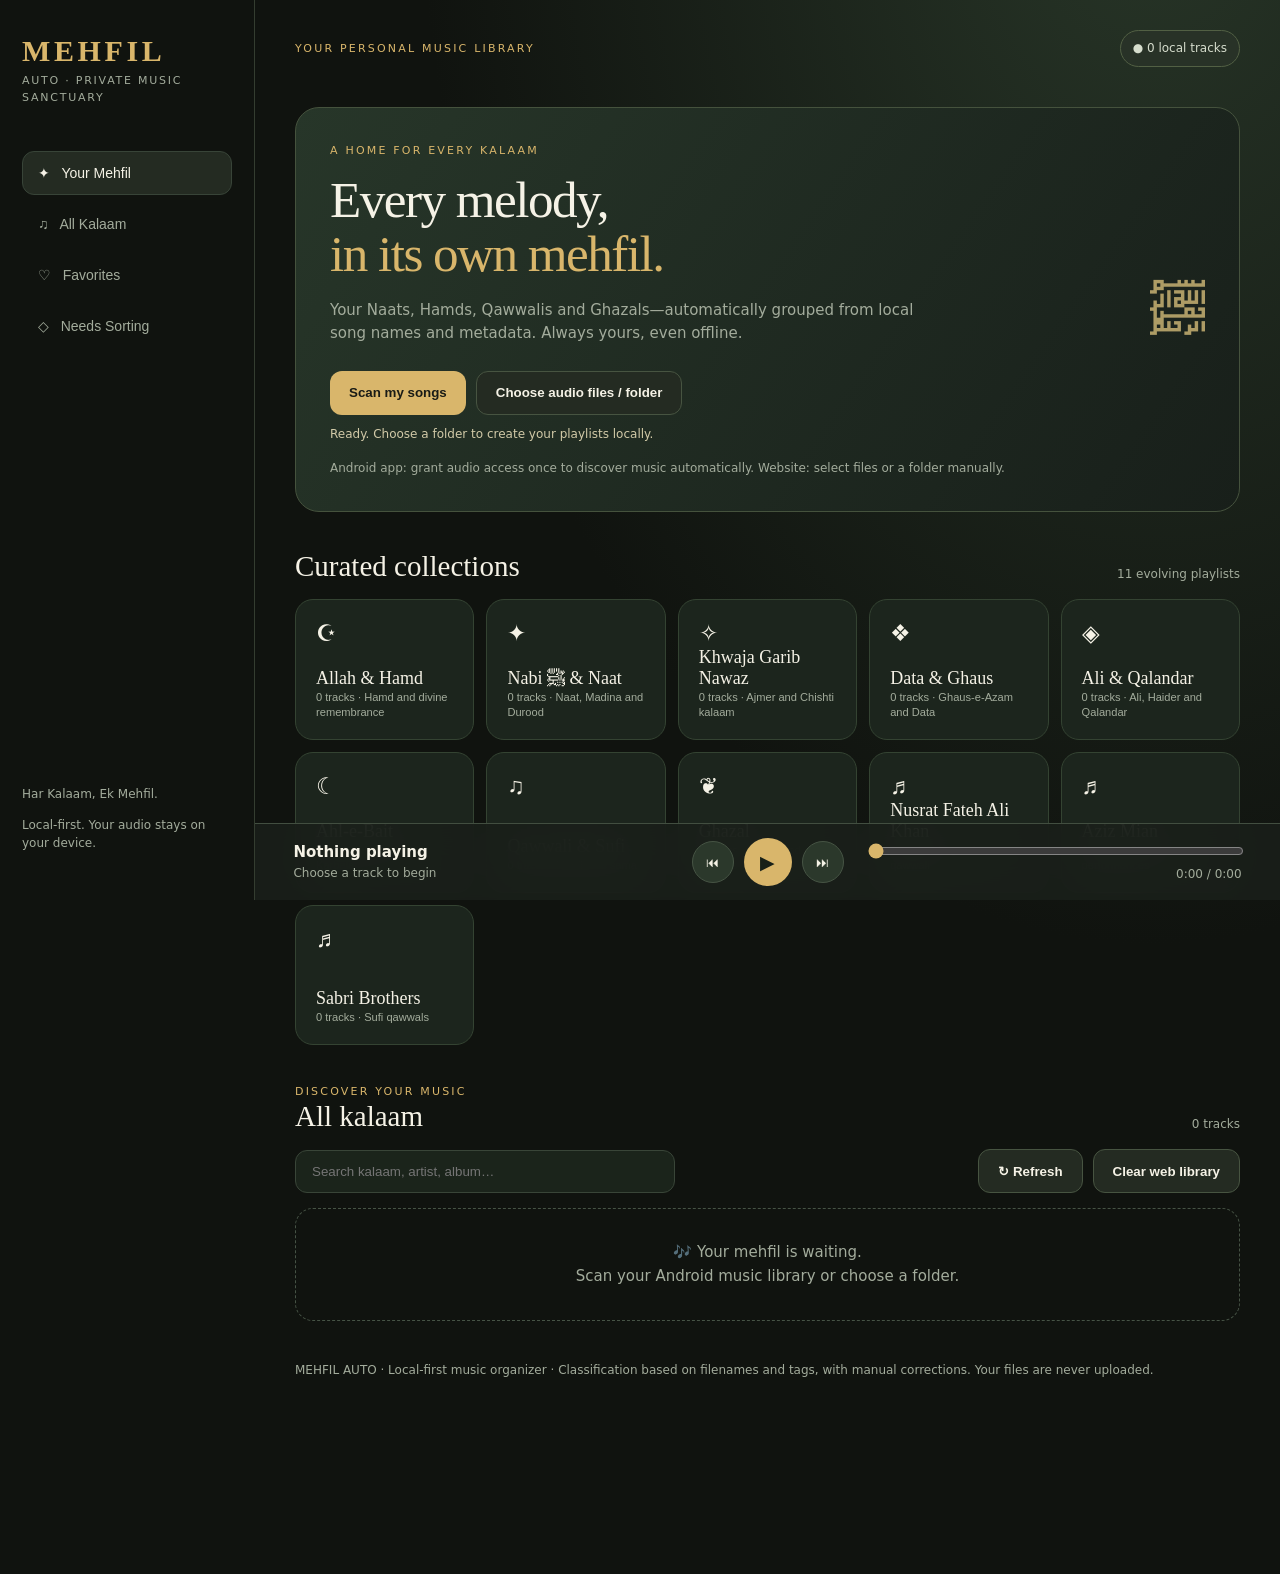
==== mehfil-auto/android/app/src/main/assets/index.html @ 00433f3d "Add Mehfil Auto Android app and local music organizer" ====
<!doctype html>
<html lang="en"><head><meta charset="utf-8"><meta name="viewport" content="width=device-width,initial-scale=1,viewport-fit=cover"><meta name="theme-color" content="#10130f"><meta name="description" content="Mehfil Auto — your private spiritual music library, organized automatically."><link rel="manifest" href="manifest.webmanifest"><title>Mehfil Auto — Har Kalaam, Ek Mehfil</title>
<style>
:root{color-scheme:dark;--bg:#10130f;--surface:#1b211b;--surface2:#242b22;--muted:#a3ac9c;--text:#f5f2e6;--gold:#d9b66b;--line:#343d30;--green:#405a41;--radius:20px}*{box-sizing:border-box}body{margin:0;background:radial-gradient(ellipse at 90% -10%,#283628 0%,#10130f 45%);color:var(--text);font:15px/1.55 system-ui,-apple-system,'Segoe UI',sans-serif;min-height:100vh}.app{max-width:1280px;margin:auto;display:grid;grid-template-columns:255px minmax(0,1fr);min-height:100vh}.sidebar{padding:34px 22px;border-right:1px solid var(--line);position:sticky;top:0;height:100vh}.brand{font:600 30px Georgia,serif;letter-spacing:.12em;color:var(--gold);margin-bottom:4px}.subtitle{font-size:11px;color:var(--muted);letter-spacing:.16em;text-transform:uppercase}.nav{margin-top:45px}.nav button,.cat-btn{cursor:pointer;display:flex;align-items:center;gap:13px;width:100%;padding:13px 15px;margin-bottom:7px;border:1px solid transparent;border-radius:12px;background:transparent;text-align:left;color:var(--muted);font-size:14px;transition:.2s}.nav button:hover,.cat-btn:hover,.nav button.active,.cat-btn.active{background:var(--surface2);color:var(--text);border-color:#384438}.gold{color:var(--gold)}.left-info{position:absolute;bottom:35px;color:var(--muted);font-size:12px;max-width:208px}.main{padding:30px 40px 155px;min-width:0}header{display:flex;align-items:center;justify-content:space-between;gap:10px;margin-bottom:40px}.eyebrow{letter-spacing:.2em;text-transform:uppercase;font-size:11px;color:var(--gold)}h1{font:normal clamp(34px,4vw,60px) Georgia,serif;line-height:1.06;letter-spacing:-.03em;margin:14px 0 18px}.lead{color:var(--muted);max-width:620px;margin:0 0 25px}.pill{border:1px solid #526044;background:#283227;padding:8px 12px;border-radius:99px;color:#d6ddcd;font-size:12px;white-space:nowrap}.btn{cursor:pointer;border:0;background:var(--gold);color:#191b16;padding:13px 19px;border-radius:12px;font-weight:700;min-height:44px}.btn.alt{background:var(--surface2);color:var(--text);border:1px solid #475441}.btn:focus-visible,.cat-btn:focus-visible,.song:focus-visible{outline:2px solid var(--gold);outline-offset:2px}.actions{display:flex;gap:10px;flex-wrap:wrap}.banner{border:1px solid #45523d;border-radius:24px;background:linear-gradient(125deg,#273629,#181f1a);padding:34px;display:grid;grid-template-columns:1fr auto;align-items:center;gap:20px}.calligraphy{font:normal 55px Georgia,serif;color:#d2bb79;opacity:.8}.section-heading{display:flex;align-items:end;justify-content:space-between;margin:38px 0 16px;gap:10px}h2{font:normal 29px Georgia,serif;margin:0}.muted{color:var(--muted)}.small{font-size:12px}.categories{display:grid;grid-template-columns:repeat(auto-fit,minmax(170px,1fr));gap:12px}.category{cursor:pointer;background:#1c251d;border:1px solid #344332;border-radius:18px;text-align:left;padding:20px;min-height:140px;color:var(--text);transition:.18s;display:flex;flex-direction:column;justify-content:space-between}.category:hover{transform:translateY(-3px);border-color:#b79a5f;background:#263329}.category .icon{font-size:23px}.category strong{font:normal 18px Georgia,serif;display:block}.category small{color:var(--muted)}.browse-header{display:flex;gap:12px;flex-wrap:wrap;align-items:center;justify-content:space-between;margin-bottom:15px}.search{width:min(380px,100%);background:#1b241b;border:1px solid #394538;color:var(--text);border-radius:12px;padding:13px 16px;outline:none}.search:focus{border-color:var(--gold)}.song-list{display:flex;flex-direction:column;gap:7px}.song{width:100%;display:grid;grid-template-columns:42px minmax(0,1fr) auto;align-items:center;gap:12px;background:var(--surface);padding:11px;border-radius:13px;border:1px solid #293329;text-align:left;color:var(--text)}.song.playing{border-color:#c09b58}.cover{display:grid;place-items:center;background:#354334;border-radius:10px;width:42px;height:42px;color:var(--gold);font-size:20px}.song-title{font-weight:650;white-space:nowrap;overflow:hidden;text-overflow:ellipsis}.song-meta{font-size:12px;color:var(--muted);white-space:nowrap;overflow:hidden;text-overflow:ellipsis}.song-count{color:var(--gold);font-size:12px}.song button{cursor:pointer;background:transparent;color:var(--gold);border:1px solid #485644;border-radius:10px;font-size:12px;padding:8px}.empty{border:1px dashed #465345;border-radius:18px;padding:32px;text-align:center;color:var(--muted)}.player{position:fixed;bottom:0;left:255px;right:0;z-index:5;background:#191f19eb;backdrop-filter:blur(20px);border-top:1px solid #424e40;display:grid;grid-template-columns:minmax(0,1fr) auto minmax(70px,1fr);align-items:center;gap:22px;padding:14px clamp(16px,3vw,45px)}.player-title{font-weight:700;overflow:hidden;text-overflow:ellipsis;white-space:nowrap}.controls{display:flex;align-items:center;justify-content:center;gap:10px}.iconbtn{border:1px solid #465444;background:#2b382b;color:var(--text);width:42px;height:42px;border-radius:99px;cursor:pointer}.iconbtn.primary{background:var(--gold);color:#172018;border:0;width:48px;height:48px;font-size:19px}.progress{width:100%;accent-color:var(--gold);cursor:pointer}.player-time{color:var(--muted);font-size:12px;text-align:right}.status{font-size:12px;color:#d2caa8;margin-top:10px;min-height:22px}.hint{font-size:12px;color:var(--muted);margin-top:12px}.modal{position:fixed;inset:0;z-index:30;background:#000b;display:grid;place-items:center;padding:20px}.modal-content{width:min(500px,100%);background:#222b22;border:1px solid #637057;border-radius:24px;padding:26px;max-height:85vh;overflow:auto}.check{display:flex;gap:10px;align-items:center;padding:8px}.check input{accent-color:var(--gold)}.modal-actions{display:flex;justify-content:end;gap:10px;margin-top:18px}.hidden{display:none!important}.foot{padding:40px 0;color:var(--muted);font-size:12px}.tag{font-size:10px;padding:4px 7px;border:1px solid #506046;color:#bbcbaf;border-radius:8px;margin-left:5px}.mobile-brand{display:none}.offline{font-size:11px;color:var(--muted)}@media(max-width:850px){.app{display:block}.sidebar{display:none}.mobile-brand{display:block;color:var(--gold);font:600 22px Georgia,serif;letter-spacing:.1em}.main{padding:20px 17px 190px}header{margin-bottom:22px}.banner{grid-template-columns:1fr;padding:24px}.calligraphy{display:none}.categories{grid-template-columns:repeat(2,minmax(0,1fr));gap:10px}.category{min-height:128px;padding:16px}.category strong{font-size:16px}.player{left:0;grid-template-columns:minmax(0,1fr) auto;padding:12px 14px 22px;gap:5px}.player .player-time{grid-column:1/-1;text-align:left}.song{grid-template-columns:36px minmax(0,1fr) auto;gap:8px}.cover{width:36px;height:36px}.song-count{font-size:11px}.mobile-nav{display:flex!important;position:fixed;bottom:0;left:0;right:0;z-index:8;justify-content:space-around;background:#121a13;padding:9px 8px env(safe-area-inset-bottom);border-top:1px solid #384638;transform:translateY(0)}.mobile-nav button{background:none;border:0;color:#c0cbb7;padding:4px 10px;font-size:11px}.player{bottom:58px;padding-bottom:10px}}@media(max-width:390px){.categories{grid-template-columns:1fr 1fr}.category{min-height:125px}.banner{padding:20px}}
</style></head><body>
<div class="app"><aside class="sidebar"><div class="brand">MEHFIL</div><div class="subtitle">AUTO · Private music sanctuary</div><div class="nav"><button class="active" id="nav-home">✦ &nbsp; Your Mehfil</button><button id="nav-all">♫ &nbsp; All Kalaam</button><button id="nav-favorites">♡ &nbsp; Favorites</button><button id="nav-unclassified">◇ &nbsp; Needs Sorting</button></div><div class="left-info">Har Kalaam, Ek Mehfil.<p>Local-first. Your audio stays on your device.</p></div></aside>
<main class="main"><header><span class="mobile-brand">MEHFIL <span style="color:#fff;font-size:12px">AUTO</span></span><span class="eyebrow" id="topline">YOUR PERSONAL MUSIC LIBRARY</span><span class="pill" id="library-status">● Local & private</span></header>
<div class="banner"><div><div class="eyebrow">A home for every kalaam</div><h1>Every melody,<br><span class="gold">in its own mehfil.</span></h1><p class="lead">Your Naats, Hamds, Qawwalis and Ghazals—automatically grouped from local song names and metadata. Always yours, even offline.</p><div class="actions"><button class="btn" id="scan">Scan my songs</button><button class="btn alt" id="pick">Choose audio files / folder</button><input id="files" type="file" accept="audio/*" multiple hidden><input id="folder" type="file" accept="audio/*" webkitdirectory multiple hidden></div><div id="status" class="status" aria-live="polite"></div><div class="hint" id="permission-note">Android app: grant audio access once to discover music automatically. Website: select files or a folder manually.</div></div><div class="calligraphy" aria-hidden="true">﷽</div></div>
<div class="section-heading"><h2>Curated collections</h2><span id="collectionCount" class="muted small"></span></div><div id="categories" class="categories"></div>
<div class="section-heading"><div><div class="eyebrow" id="active-category-label">DISCOVER YOUR MUSIC</div><h2 id="list-heading">All kalaam</h2></div><span id="track-count" class="muted small">0 tracks</span></div>
<div class="browse-header"><input id="search" class="search" placeholder="Search kalaam, artist, album…" aria-label="Search library"><div class="actions"><button class="btn alt" id="scan2">↻ Refresh</button><button class="btn alt" id="clear" title="Clear web imports">Clear web library</button></div></div>
<div id="song-list" class="song-list"></div><footer class="foot">MEHFIL AUTO · Local-first music organizer · Classification based on filenames and tags, with manual corrections. Your files are never uploaded.</footer></main></div>
<div class="player"><div><div class="player-title" id="now-title">Nothing playing</div><div class="song-meta" id="now-artist">Choose a track to begin</div></div><div class="controls"><button class="iconbtn" id="prev" aria-label="Previous">⏮</button><button class="iconbtn primary" id="play" aria-label="Play or pause">▶</button><button class="iconbtn" id="next" aria-label="Next">⏭</button></div><div class="player-time"><input type="range" id="seek" class="progress" min="0" max="1000" value="0" aria-label="Seek position"><span id="time">0:00 / 0:00</span></div></div>
<nav class="mobile-nav hidden" aria-label="Mobile navigation"><button id="m-home">✦<div>Home</div></button><button id="m-all">♫<div>All</div></button><button id="m-favorites">♡<div>Liked</div></button><button id="m-unclassified">◇<div>Unsorted</div></button></nav>
<div class="modal hidden" id="editor" role="dialog" aria-modal="true" aria-label="Edit song categories"><div class="modal-content"><div class="eyebrow">PERSONALIZE YOUR MEHFIL</div><h2 id="edit-title" style="margin:12px 0">Edit categories</h2><p class="muted small">Classification uses title/artist metadata, not audio understanding. Choose the collections that fit.</p><div id="edit-checks"></div><div class="modal-actions"><button class="btn alt" id="edit-cancel">Cancel</button><button class="btn" id="edit-save">Save</button></div></div></div>
<script>
'use strict';
const CATS=[
 ['allah','Allah & Hamd','☪','Hamd and divine remembrance'],['nabi','Nabi ﷺ & Naat','✦','Naat, Madina and Durood'],['khwaja','Khwaja Garib Nawaz','✧','Ajmer and Chishti kalaam'],['data','Data & Ghaus','❖','Ghaus-e-Azam and Data'],['ali','Ali & Qalandar','◈','Ali, Haider and Qalandar'],['ahl','Ahl-e-Bait','☾','Panjtan and Karbala'],['qawwali','Qawwali & Sufi','♫','Mehfil and sama'],['ghazal','Ghazal','❦','Poetry and ghazals'],['nusrat','Nusrat Fateh Ali Khan','♬','Legendary qawwali'],['aziz','Aziz Mian','♬','Classics and performances'],['sabri','Sabri Brothers','♬','Sufi qawwals']
];
const PATS={allah:/\b(allah|allah[hu]|hamd|khuda|ya rab|rabb|rabbi|ya ilahi|subhan|alhamd|ya maula|ya moula|parwardigar|bari taala)\b/i,nabi:/\b(nabi|rasool|rasul|rasoolallah|muhammad|mohammad|mustafa|madina|madine|madinah|naat|durood|sallallah|taiba|taibah|sarkar e do alam|tajdar e haram)\b/i,khwaja:/\b(khwaja|khaja|gharib nawaz|garib nawaz|ajmer|chishti|chishtiya)\b/i,data:/\b(data|daata|ghaus|ghous|gho?us[e -]?azam|ganj bakhsh|jilani|jeelani|peerane peer|pirane pir|baghdad)\b/i,ali:/\b(ali|haider|haydar|qalandar|kalandar|shahbaz|maula ali|moula ali)\b/i,ahl:/\b(hussain|husain|hussein|hasan|hassan|karbala|fatima|fatimah|panjtan|ahl[ -]?e[ -]?bait|ahle bait|abbas alamdar)\b/i,qawwali:/\b(qawwali|qawwal|mehfil|sama|sufi|sufiana|kal[a-z]*m)\b/i,ghazal:/\b(ghazal|gazal|ghalib|jagjit|mehdi hassan|mehedi hassan|farida khanum)\b/i,nusrat:/\b(nusrat|nfak|fateh ali khan)\b/i,aziz:/\b(aziz mian|aziz miyan|aziz ali)\b/i,sabri:/\b(sabri|amjad sabri|ghulam farid sabri|maqbool sabri)\b/i};
const n=(t)=>String(t||'').normalize('NFKD').replace(/[\u0300-\u036f]/g,'').replace(/[._-]/g,' ').toLowerCase();
function detect(s){const t=n([s.title,s.name,s.artist,s.album,s.path].join(' '));const a=[];for(const [key,rx] of Object.entries(PATS))if(rx.test(t))a.push(key);if(a.some(x=>['nusrat','aziz','sabri'].includes(x))&&!a.includes('qawwali'))a.push('qawwali');return a;}
const $=id=>document.getElementById(id);const native=!!window.AndroidBridge;let tracks=[],selected='all',q='',editing=null,playingId=null,webAudio=new Audio(),nativePaused=false,paused=false;const overrides=JSON.parse(localStorage.getItem('mehfil_overrides_v1')||'{}');const liked=JSON.parse(localStorage.getItem('mehfil_favorites_v1')||'{}');
const msg=t=>$('status').textContent=t;const format=s=>{s=Number(s)||0;return `${Math.floor(s/60)}:${String(Math.floor(s%60)).padStart(2,'0')}`};
function fix(s){return { ...s,id:String(s.id||s.uri||s.path||s.name),title:s.title||s.name||'Untitled',artist:s.artist||'Unknown artist',album:s.album||'',duration:Number(s.duration)||0,categories:overrides[String(s.id||s.uri||s.path||s.name)]||detect(s)}};
function receive(songs){if(typeof songs==='string'){try{songs=JSON.parse(songs)}catch(e){msg('Could not read music scan results.');return;}}const seen=new Set();tracks=(songs||[]).map(fix).filter(s=>{if(seen.has(s.id))return false;seen.add(s.id);return true;}); tracks.sort((a,b)=>a.title.localeCompare(b.title));msg(`Found ${tracks.length} audio tracks. ${tracks.filter(s=>s.categories.length===0).length} may need manual sorting.`);update();}
window.Mehfil={receiveSongs:receive,onPermissionDenied:()=>msg('Audio access is required for automatic scanning. Allow Music & audio access in Android settings.'),onPlayerError:e=>msg(`Cannot play this track: ${e}`)};
function renderCats(){const node=$('categories');node.replaceChildren();for(const [id,title,icon,desc] of CATS){const count=tracks.filter(t=>t.categories.includes(id)).length;const b=document.createElement('button');b.className='category';b.innerHTML=`<span class="icon">${icon}</span><div><strong>${title}</strong><small>${count} tracks · ${desc}</small></div>`;b.onclick=()=>select(id);node.appendChild(b)}$('collectionCount').textContent=`${CATS.length} evolving playlists`;}
function selectedTracks(){return tracks.filter(t=>(selected==='all'||selected==='favorites'&&liked[t.id]||selected==='unclassified'&&t.categories.length===0||t.categories.includes(selected))&&n([t.title,t.artist,t.album].join(' ')).includes(q));}
function select(id){selected=id;const c=CATS.find(a=>a[0]===id);$('list-heading').textContent=c?c[1]:id==='favorites'?'Your favorites':id==='unclassified'?'Needs sorting':'All kalaam';$('active-category-label').textContent=id==='all'?'DISCOVER YOUR MUSIC':'YOUR CUSTOM PLAYLIST';renderList();$('list-heading').scrollIntoView({behavior:'smooth',block:'center'});}
function renderList(){let arr=selectedTracks();$('track-count').textContent=`${arr.length} tracks`;$('song-list').replaceChildren();if(!arr.length){const p=document.createElement('div');p.className='empty';p.innerHTML=tracks.length?'No tracks match this playlist. Try a different category, or edit a track.':'🎶 Your mehfil is waiting.<br>Scan your Android music library or choose a folder.';$('song-list').append(p);return;}const frag=document.createDocumentFragment();arr.forEach((t,i)=>{const row=document.createElement('div');row.className='song'+(t.id===playingId?' playing':'');const cover=document.createElement('button');cover.className='cover';cover.textContent=t.id===playingId?'▶':'♫';cover.setAttribute('aria-label','Play '+t.title);cover.onclick=()=>playTrack(t);const title=document.createElement('div');title.style.minWidth='0';const t1=document.createElement('div');t1.className='song-title';t1.textContent=t.title;const t2=document.createElement('div');t2.className='song-meta';t2.textContent=[t.artist,t.album,format(t.duration)].filter(Boolean).join(' · ');title.append(t1,t2);const act=document.createElement('div');act.style.display='flex';act.style.gap='5px';const star=document.createElement('button');star.textContent=liked[t.id]?'♥':'♡';star.title='Favorite';star.onclick=()=>{liked[t.id]=!liked[t.id];localStorage.setItem('mehfil_favorites_v1',JSON.stringify(liked));renderList()};const edit=document.createElement('button');edit.textContent='Edit';edit.title='Edit collections';edit.onclick=()=>editTrack(t);act.append(star,edit);row.append(cover,title,act);frag.appendChild(row)});$('song-list').append(frag);}
function update(){$('library-status').textContent=`● ${tracks.length} local tracks`;renderCats();renderList();}
function editTrack(t){editing=t;$('edit-title').textContent=t.title;$('edit-checks').replaceChildren();for(const [id,label] of CATS){const labelEl=document.createElement('label');labelEl.className='check';const inp=document.createElement('input');inp.type='checkbox';inp.value=id;inp.checked=t.categories.includes(id);labelEl.append(inp,document.createTextNode(label));$('edit-checks').appendChild(labelEl)}$('editor').classList.remove('hidden')}
$('edit-save').onclick=()=>{if(!editing)return;const selectedCats=[...$('edit-checks').querySelectorAll('input:checked')].map(x=>x.value);overrides[editing.id]=selectedCats;localStorage.setItem('mehfil_overrides_v1',JSON.stringify(overrides));editing.categories=selectedCats;$('editor').classList.add('hidden');renderCats();renderList();};$('edit-cancel').onclick=()=>$('editor').classList.add('hidden');
function current(){return tracks.find(t=>t.id===playingId)}
function playTrack(t){if(!t)return;playingId=t.id;paused=false;$('now-title').textContent=t.title;$('now-artist').textContent=t.artist;$('play').textContent='Ⅱ';if(native&&t.uri){window.AndroidBridge.play(t.uri)}else if(t.file){webAudio.pause();if(webAudio.src.startsWith('blob:'))URL.revokeObjectURL(webAudio.src);webAudio.src=URL.createObjectURL(t.file);webAudio.play().catch(e=>msg('Playback unavailable: '+e.message))}else{msg('Re-select local files to play this recording.');return;}renderList()}
function toggle(){const t=current();if(!t){if(tracks[0])playTrack(tracks[0]);return}if(native){if(paused){AndroidBridge.resume();paused=false}else{AndroidBridge.pause();paused=true}}else if(webAudio.paused){webAudio.play().catch(()=>{});paused=false}else{webAudio.pause();paused=true}$('play').textContent=paused?'▶':'Ⅱ'}
function skip(dir){const arr=selectedTracks().length?selectedTracks():tracks;if(!arr.length)return;const i=arr.findIndex(x=>x.id===playingId);playTrack(arr[(i+dir+arr.length)%arr.length]);}
$('play').onclick=toggle;$('prev').onclick=()=>skip(-1);$('next').onclick=()=>skip(1);webAudio.onended=()=>skip(1);webAudio.ontimeupdate=updatePlayer;function updatePlayer(){let pos=0,dur=0;if(native){try{const a=JSON.parse(AndroidBridge.position());pos=a.position/1000;dur=a.duration/1000;if(a.ended&&current()){skip(1);return}}catch(e){}}else{pos=webAudio.currentTime;dur=webAudio.duration||0;}if(dur){$('seek').value=Math.min(1000,Math.max(0,Math.floor(pos/dur*1000)));$('time').textContent=`${format(pos)} / ${format(dur)}`;}}setInterval(updatePlayer,900);$('seek').onchange=e=>{const t=current();if(!t)return;const fraction=Number(e.target.value)/1000;if(native){const d=JSON.parse(AndroidBridge.position()).duration;AndroidBridge.seek(Math.floor(d*fraction))}else if(webAudio.duration)webAudio.currentTime=webAudio.duration*fraction};
function scan(){if(native){msg('Checking music permission and scanning your device…');AndroidBridge.requestAndScan()}else{$('folder').click();msg('In a browser, choose an audio folder; automatic Android scanning needs the APK.')}}
$('scan').onclick=scan;$('scan2').onclick=scan;$('pick').onclick=()=>$('files').click();
async function loadFiles(fs){const list=Array.from(fs).filter(f=>f.type.startsWith('audio/')||/\.(mp3|m4a|aac|ogg|wav|flac|opus|wma)$/i.test(f.name));const songs=list.map((file,i)=>({id:`web:${file.webkitRelativePath||file.name}:${file.size}:${file.lastModified}`,name:file.name,title:file.name.replace(/\.[^.]+$/,'').replace(/[_]/g,' '),artist:'Unknown artist',duration:0,path:file.webkitRelativePath||file.name,file}));receive(songs);if(!songs.length)msg('No audio files found. Try an MP3/M4A/FLAC folder.');}
$('files').addEventListener('change',e=>loadFiles(e.target.files));$('folder').addEventListener('change',e=>loadFiles(e.target.files));$('search').addEventListener('input',e=>{q=n(e.target.value);renderList()});$('clear').onclick=()=>{if(native){msg('Android music library cannot be cleared from here.');return;}tracks=[];webAudio.pause();msg('Web imports cleared. Your music files were not changed.');update()};for(const [p,id]of [['home','all'],['all','all'],['favorites','favorites'],['unclassified','unclassified']]){for(const prefix of ['nav-','m-']){const el=$(prefix+p);if(el)el.onclick=()=>select(id)}}
if('serviceWorker'in navigator&&location.protocol.startsWith('http'))navigator.serviceWorker.register('./sw.js').catch(()=>{});if(native){$('pick').classList.add('hidden');$('clear').classList.add('hidden');$('permission-note').textContent='Android: Audio permission is used only to list and play local songs. All metadata stays on your phone.';setTimeout(scan,250)}else{msg('Ready. Choose a folder to create your playlists locally.');}update();
</script></body></html>
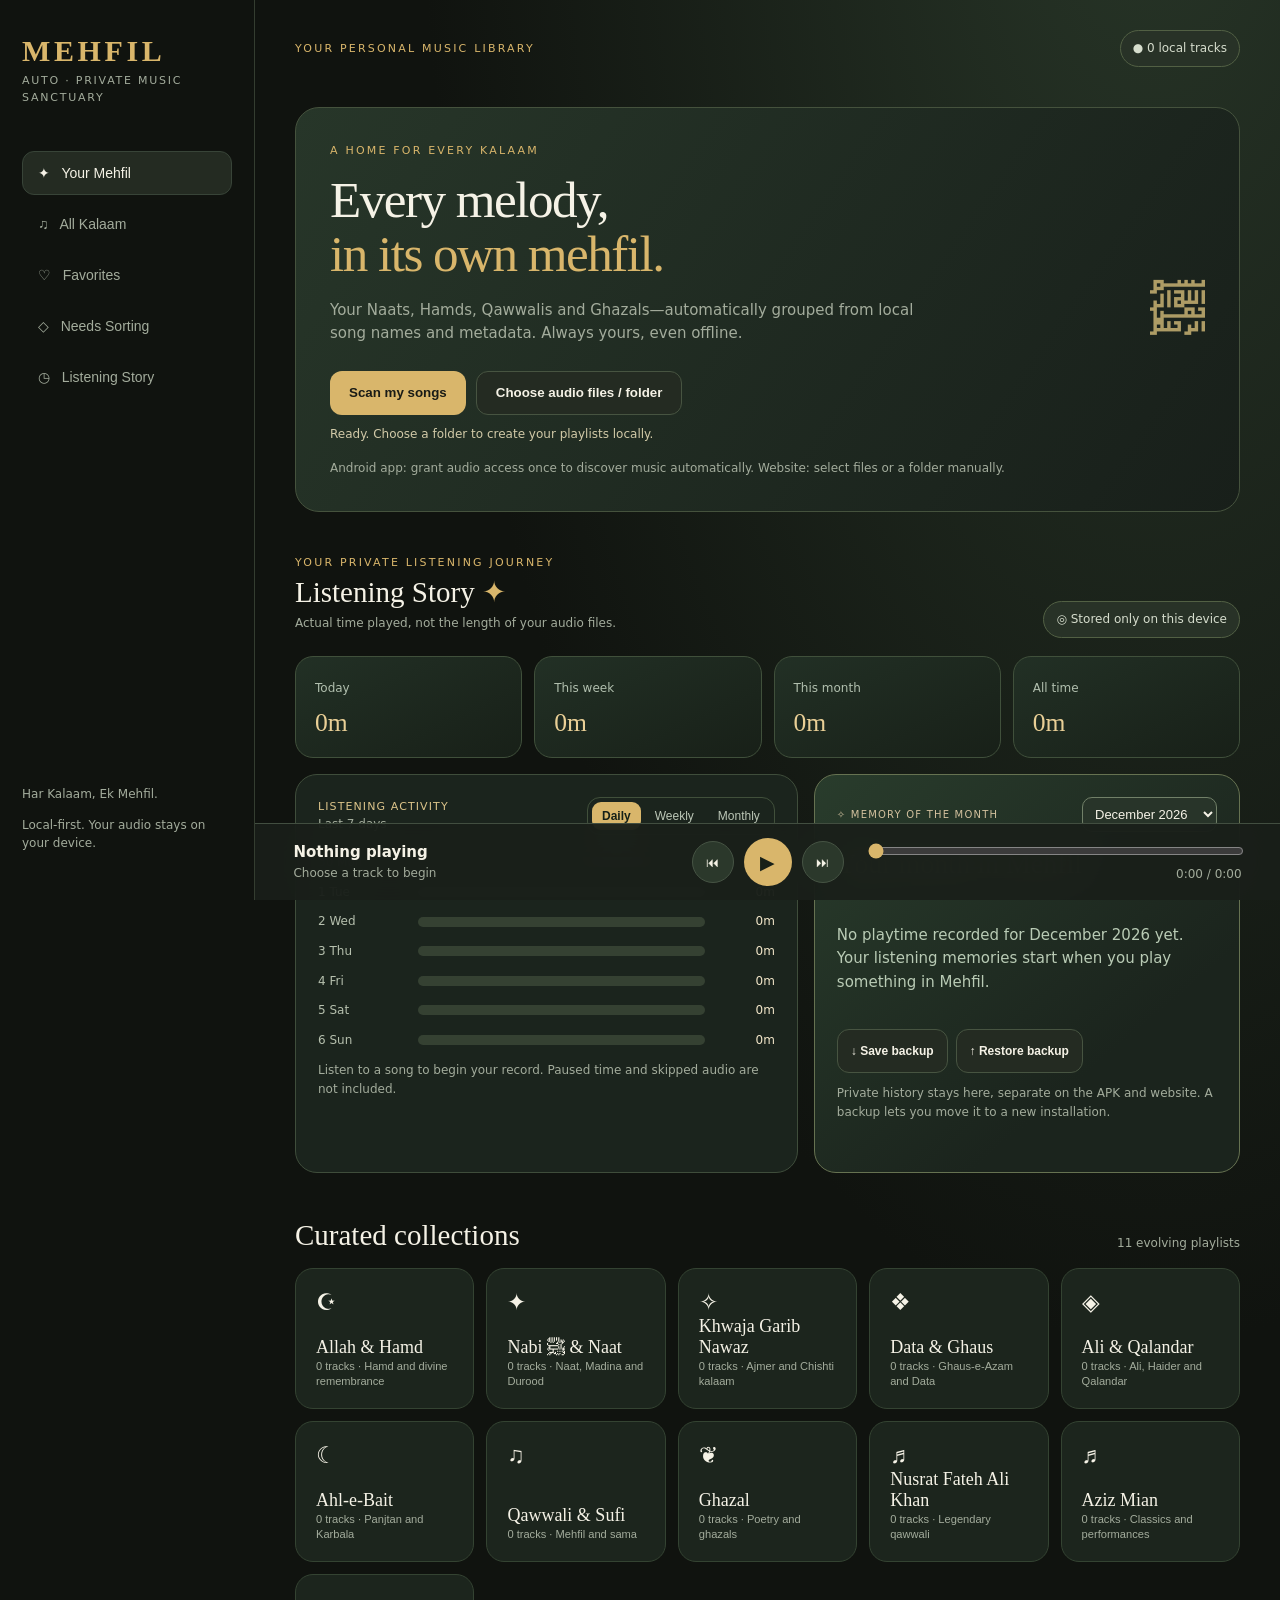
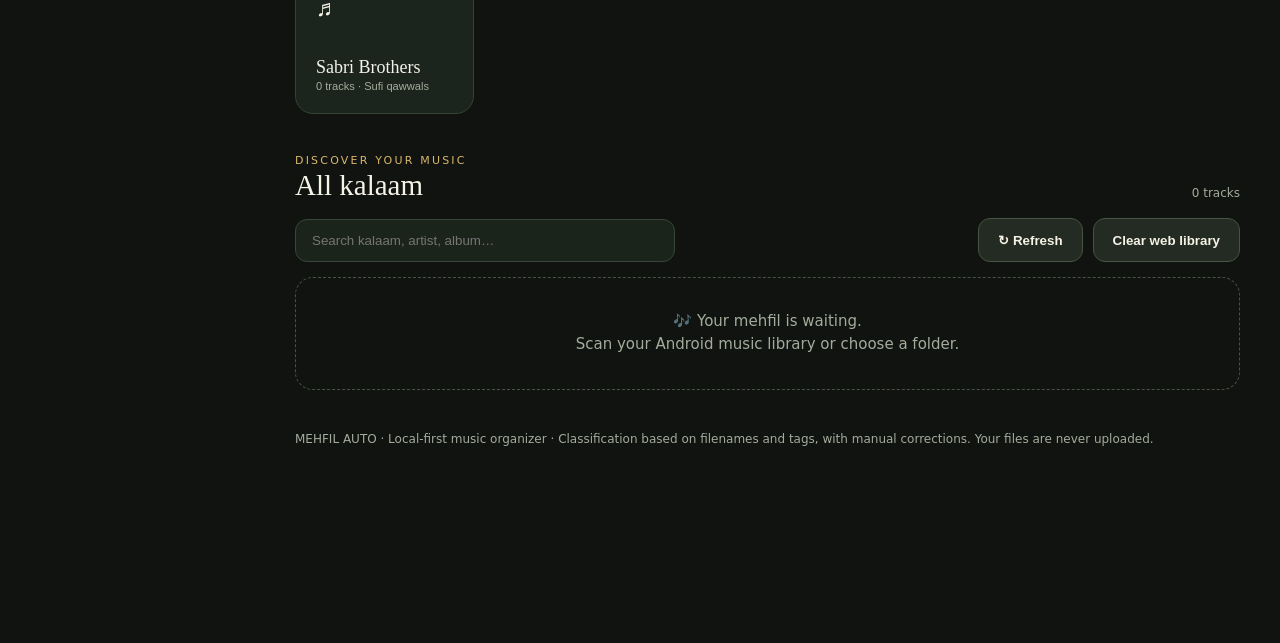
==== commit 9cbb8fa9: "Add Listening Story with daily weekly monthly stats and monthly memories" ====
--- a/mehfil-auto/android/app/src/main/assets/index.html
+++ b/mehfil-auto/android/app/src/main/assets/index.html
@@ -2,17 +2,25 @@
 <html lang="en"><head><meta charset="utf-8"><meta name="viewport" content="width=device-width,initial-scale=1,viewport-fit=cover"><meta name="theme-color" content="#10130f"><meta name="description" content="Mehfil Auto — your private spiritual music library, organized automatically."><link rel="manifest" href="manifest.webmanifest"><title>Mehfil Auto — Har Kalaam, Ek Mehfil</title>
 <style>
 :root{color-scheme:dark;--bg:#10130f;--surface:#1b211b;--surface2:#242b22;--muted:#a3ac9c;--text:#f5f2e6;--gold:#d9b66b;--line:#343d30;--green:#405a41;--radius:20px}*{box-sizing:border-box}body{margin:0;background:radial-gradient(ellipse at 90% -10%,#283628 0%,#10130f 45%);color:var(--text);font:15px/1.55 system-ui,-apple-system,'Segoe UI',sans-serif;min-height:100vh}.app{max-width:1280px;margin:auto;display:grid;grid-template-columns:255px minmax(0,1fr);min-height:100vh}.sidebar{padding:34px 22px;border-right:1px solid var(--line);position:sticky;top:0;height:100vh}.brand{font:600 30px Georgia,serif;letter-spacing:.12em;color:var(--gold);margin-bottom:4px}.subtitle{font-size:11px;color:var(--muted);letter-spacing:.16em;text-transform:uppercase}.nav{margin-top:45px}.nav button,.cat-btn{cursor:pointer;display:flex;align-items:center;gap:13px;width:100%;padding:13px 15px;margin-bottom:7px;border:1px solid transparent;border-radius:12px;background:transparent;text-align:left;color:var(--muted);font-size:14px;transition:.2s}.nav button:hover,.cat-btn:hover,.nav button.active,.cat-btn.active{background:var(--surface2);color:var(--text);border-color:#384438}.gold{color:var(--gold)}.left-info{position:absolute;bottom:35px;color:var(--muted);font-size:12px;max-width:208px}.main{padding:30px 40px 155px;min-width:0}header{display:flex;align-items:center;justify-content:space-between;gap:10px;margin-bottom:40px}.eyebrow{letter-spacing:.2em;text-transform:uppercase;font-size:11px;color:var(--gold)}h1{font:normal clamp(34px,4vw,60px) Georgia,serif;line-height:1.06;letter-spacing:-.03em;margin:14px 0 18px}.lead{color:var(--muted);max-width:620px;margin:0 0 25px}.pill{border:1px solid #526044;background:#283227;padding:8px 12px;border-radius:99px;color:#d6ddcd;font-size:12px;white-space:nowrap}.btn{cursor:pointer;border:0;background:var(--gold);color:#191b16;padding:13px 19px;border-radius:12px;font-weight:700;min-height:44px}.btn.alt{background:var(--surface2);color:var(--text);border:1px solid #475441}.btn:focus-visible,.cat-btn:focus-visible,.song:focus-visible{outline:2px solid var(--gold);outline-offset:2px}.actions{display:flex;gap:10px;flex-wrap:wrap}.banner{border:1px solid #45523d;border-radius:24px;background:linear-gradient(125deg,#273629,#181f1a);padding:34px;display:grid;grid-template-columns:1fr auto;align-items:center;gap:20px}.calligraphy{font:normal 55px Georgia,serif;color:#d2bb79;opacity:.8}.section-heading{display:flex;align-items:end;justify-content:space-between;margin:38px 0 16px;gap:10px}h2{font:normal 29px Georgia,serif;margin:0}.muted{color:var(--muted)}.small{font-size:12px}.categories{display:grid;grid-template-columns:repeat(auto-fit,minmax(170px,1fr));gap:12px}.category{cursor:pointer;background:#1c251d;border:1px solid #344332;border-radius:18px;text-align:left;padding:20px;min-height:140px;color:var(--text);transition:.18s;display:flex;flex-direction:column;justify-content:space-between}.category:hover{transform:translateY(-3px);border-color:#b79a5f;background:#263329}.category .icon{font-size:23px}.category strong{font:normal 18px Georgia,serif;display:block}.category small{color:var(--muted)}.browse-header{display:flex;gap:12px;flex-wrap:wrap;align-items:center;justify-content:space-between;margin-bottom:15px}.search{width:min(380px,100%);background:#1b241b;border:1px solid #394538;color:var(--text);border-radius:12px;padding:13px 16px;outline:none}.search:focus{border-color:var(--gold)}.song-list{display:flex;flex-direction:column;gap:7px}.song{width:100%;display:grid;grid-template-columns:42px minmax(0,1fr) auto;align-items:center;gap:12px;background:var(--surface);padding:11px;border-radius:13px;border:1px solid #293329;text-align:left;color:var(--text)}.song.playing{border-color:#c09b58}.cover{display:grid;place-items:center;background:#354334;border-radius:10px;width:42px;height:42px;color:var(--gold);font-size:20px}.song-title{font-weight:650;white-space:nowrap;overflow:hidden;text-overflow:ellipsis}.song-meta{font-size:12px;color:var(--muted);white-space:nowrap;overflow:hidden;text-overflow:ellipsis}.song-count{color:var(--gold);font-size:12px}.song button{cursor:pointer;background:transparent;color:var(--gold);border:1px solid #485644;border-radius:10px;font-size:12px;padding:8px}.empty{border:1px dashed #465345;border-radius:18px;padding:32px;text-align:center;color:var(--muted)}.player{position:fixed;bottom:0;left:255px;right:0;z-index:5;background:#191f19eb;backdrop-filter:blur(20px);border-top:1px solid #424e40;display:grid;grid-template-columns:minmax(0,1fr) auto minmax(70px,1fr);align-items:center;gap:22px;padding:14px clamp(16px,3vw,45px)}.player-title{font-weight:700;overflow:hidden;text-overflow:ellipsis;white-space:nowrap}.controls{display:flex;align-items:center;justify-content:center;gap:10px}.iconbtn{border:1px solid #465444;background:#2b382b;color:var(--text);width:42px;height:42px;border-radius:99px;cursor:pointer}.iconbtn.primary{background:var(--gold);color:#172018;border:0;width:48px;height:48px;font-size:19px}.progress{width:100%;accent-color:var(--gold);cursor:pointer}.player-time{color:var(--muted);font-size:12px;text-align:right}.status{font-size:12px;color:#d2caa8;margin-top:10px;min-height:22px}.hint{font-size:12px;color:var(--muted);margin-top:12px}.modal{position:fixed;inset:0;z-index:30;background:#000b;display:grid;place-items:center;padding:20px}.modal-content{width:min(500px,100%);background:#222b22;border:1px solid #637057;border-radius:24px;padding:26px;max-height:85vh;overflow:auto}.check{display:flex;gap:10px;align-items:center;padding:8px}.check input{accent-color:var(--gold)}.modal-actions{display:flex;justify-content:end;gap:10px;margin-top:18px}.hidden{display:none!important}.foot{padding:40px 0;color:var(--muted);font-size:12px}.tag{font-size:10px;padding:4px 7px;border:1px solid #506046;color:#bbcbaf;border-radius:8px;margin-left:5px}.mobile-brand{display:none}.offline{font-size:11px;color:var(--muted)}@media(max-width:850px){.app{display:block}.sidebar{display:none}.mobile-brand{display:block;color:var(--gold);font:600 22px Georgia,serif;letter-spacing:.1em}.main{padding:20px 17px 190px}header{margin-bottom:22px}.banner{grid-template-columns:1fr;padding:24px}.calligraphy{display:none}.categories{grid-template-columns:repeat(2,minmax(0,1fr));gap:10px}.category{min-height:128px;padding:16px}.category strong{font-size:16px}.player{left:0;grid-template-columns:minmax(0,1fr) auto;padding:12px 14px 22px;gap:5px}.player .player-time{grid-column:1/-1;text-align:left}.song{grid-template-columns:36px minmax(0,1fr) auto;gap:8px}.cover{width:36px;height:36px}.song-count{font-size:11px}.mobile-nav{display:flex!important;position:fixed;bottom:0;left:0;right:0;z-index:8;justify-content:space-around;background:#121a13;padding:9px 8px env(safe-area-inset-bottom);border-top:1px solid #384638;transform:translateY(0)}.mobile-nav button{background:none;border:0;color:#c0cbb7;padding:4px 10px;font-size:11px}.player{bottom:58px;padding-bottom:10px}}@media(max-width:390px){.categories{grid-template-columns:1fr 1fr}.category{min-height:125px}.banner{padding:20px}}
+
+/* Listening story — charts and private monthly memories */
+.insights{margin:42px 0 46px;scroll-margin-top:20px}.insight-head{display:flex;align-items:end;justify-content:space-between;flex-wrap:wrap;gap:12px;margin-bottom:18px}.insight-head h2{margin:4px 0}.stat-grid{display:grid;grid-template-columns:repeat(4,minmax(0,1fr));gap:12px}.stat-tile{padding:19px;border:1px solid #40503b;border-radius:18px;background:linear-gradient(155deg,#223025,#182018)}.stat-tile span{font-size:12px;color:#b1bfae}.stat-tile strong{display:block;font:normal clamp(19px,2vw,29px) Georgia,serif;color:#e9cf96;margin-top:9px}.story-grid{display:grid;grid-template-columns:minmax(0,1.18fr) minmax(0,1fr);gap:16px;margin-top:16px}.story-panel,.memory-panel{background:#1b241d;border:1px solid #3f4d3b;border-radius:22px;padding:22px;min-width:0}.panel-top{display:flex;align-items:center;justify-content:space-between;gap:10px;flex-wrap:wrap}.period-tabs{display:flex;gap:4px;border:1px solid #41503b;padding:4px;border-radius:13px}.period-tabs button{cursor:pointer;padding:7px 10px;border:0;border-radius:9px;color:#bcc7b7;background:none;font-size:12px}.period-tabs button.active{color:#152018;background:var(--gold);font-weight:700}.history-bars{margin:18px 0 4px;display:flex;flex-direction:column;gap:11px;min-height:174px}.history-row{display:grid;grid-template-columns:minmax(68px,90px) minmax(0,1fr) auto;align-items:center;gap:10px;font-size:12px;color:#b6c0ae}.history-bar-bg{height:10px;background:#354132;border-radius:20px;overflow:hidden}.history-bar-fill{height:100%;background:linear-gradient(90deg,#a38a5d,#e1c17c);border-radius:20px}.history-value{min-width:60px;text-align:right;color:#f1e5c8}.memory-panel{background:linear-gradient(140deg,#293c2c,#1b241d 70%);border-color:#667251}.memory-panel h3{font:normal 28px Georgia,serif;margin:16px 0 8px;color:#f1deb0}.memory-panel select{color:var(--text);background:#283429;border:1px solid #718068;border-radius:10px;padding:8px;max-width:100%;font-size:13px}.memory-label{color:#d3c19e;letter-spacing:.12em;font-size:10px;text-transform:uppercase}.memory-primary{font:normal 18px Georgia,serif;color:#eed29a;overflow-wrap:anywhere}.memory-metrics{display:flex;gap:15px;flex-wrap:wrap;padding-top:15px;margin-top:15px;border-top:1px solid #52644c}.memory-metrics>div{min-width:85px}.memory-metrics strong{display:block;font-size:17px;color:#f6e9c9}.memory-metrics span{font-size:11px;color:#b1c3ad}.memory-meta{color:#c5d0c1;font-size:13px}.backup-actions{display:flex;gap:8px;flex-wrap:wrap;margin-top:15px}.backup-actions button{padding:10px 13px;font-size:12px}.privacy-note{font-size:12px;color:var(--muted);margin-top:11px}.memory-empty{margin-top:24px;padding:20px 0;color:#b9cbb5}.story-highlight{font-size:11px;letter-spacing:.1em;color:#dcc48a;text-transform:uppercase}.month-highlights{margin-top:15px;display:grid;gap:8px}.month-highlights div{font-size:12px;color:#d2dbc8}.month-highlights b{color:#f5dcad;font-weight:600}.insight-status{min-height:20px;margin-top:9px;color:#d9c894;font-size:12px}@media(max-width:1050px){.story-grid{grid-template-columns:1fr}.stat-grid{grid-template-columns:repeat(2,minmax(0,1fr))}}@media(max-width:850px){.insights{margin:28px 0}.story-panel,.memory-panel{padding:17px}.stat-tile{padding:16px}.period-tabs button{padding:8px}.mobile-nav button{padding:4px 7px;font-size:10px}.memory-panel h3{font-size:25px}}@media(max-width:390px){.stat-grid{gap:8px}.stat-tile{padding:13px}.stat-tile strong{font-size:20px}.period-tabs button{font-size:11px;padding:6px}}
 </style></head><body>
-<div class="app"><aside class="sidebar"><div class="brand">MEHFIL</div><div class="subtitle">AUTO · Private music sanctuary</div><div class="nav"><button class="active" id="nav-home">✦ &nbsp; Your Mehfil</button><button id="nav-all">♫ &nbsp; All Kalaam</button><button id="nav-favorites">♡ &nbsp; Favorites</button><button id="nav-unclassified">◇ &nbsp; Needs Sorting</button></div><div class="left-info">Har Kalaam, Ek Mehfil.<p>Local-first. Your audio stays on your device.</p></div></aside>
+<div class="app"><aside class="sidebar"><div class="brand">MEHFIL</div><div class="subtitle">AUTO · Private music sanctuary</div><div class="nav"><button class="active" id="nav-home">✦ &nbsp; Your Mehfil</button><button id="nav-all">♫ &nbsp; All Kalaam</button><button id="nav-favorites">♡ &nbsp; Favorites</button><button id="nav-unclassified">◇ &nbsp; Needs Sorting</button><button id="nav-insights">◷ &nbsp; Listening Story</button></div><div class="left-info">Har Kalaam, Ek Mehfil.<p>Local-first. Your audio stays on your device.</p></div></aside>
 <main class="main"><header><span class="mobile-brand">MEHFIL <span style="color:#fff;font-size:12px">AUTO</span></span><span class="eyebrow" id="topline">YOUR PERSONAL MUSIC LIBRARY</span><span class="pill" id="library-status">● Local & private</span></header>
 <div class="banner"><div><div class="eyebrow">A home for every kalaam</div><h1>Every melody,<br><span class="gold">in its own mehfil.</span></h1><p class="lead">Your Naats, Hamds, Qawwalis and Ghazals—automatically grouped from local song names and metadata. Always yours, even offline.</p><div class="actions"><button class="btn" id="scan">Scan my songs</button><button class="btn alt" id="pick">Choose audio files / folder</button><input id="files" type="file" accept="audio/*" multiple hidden><input id="folder" type="file" accept="audio/*" webkitdirectory multiple hidden></div><div id="status" class="status" aria-live="polite"></div><div class="hint" id="permission-note">Android app: grant audio access once to discover music automatically. Website: select files or a folder manually.</div></div><div class="calligraphy" aria-hidden="true">﷽</div></div>
+<section id="insights" class="insights" aria-labelledby="insight-title"><div class="insight-head"><div><div class="eyebrow">YOUR PRIVATE LISTENING JOURNEY</div><h2 id="insight-title">Listening Story <span class="gold">✦</span></h2><p class="muted small" style="margin:5px 0">Actual time played, not the length of your audio files.</p></div><span class="pill">◎ Stored only on this device</span></div>
+<div class="stat-grid" aria-label="Listening totals"><div class="stat-tile"><span>Today</span><strong id="stat-today">0m</strong></div><div class="stat-tile"><span>This week</span><strong id="stat-week">0m</strong></div><div class="stat-tile"><span>This month</span><strong id="stat-month">0m</strong></div><div class="stat-tile"><span>All time</span><strong id="stat-all">0m</strong></div></div>
+<div class="story-grid"><article class="story-panel"><div class="panel-top"><div><div class="story-highlight">Listening activity</div><div class="muted small" id="history-caption">Last 7 days</div></div><div class="period-tabs" role="group" aria-label="Listening report period"><button class="active" data-period="daily" aria-pressed="true">Daily</button><button data-period="weekly" aria-pressed="false">Weekly</button><button data-period="monthly" aria-pressed="false">Monthly</button></div></div><div class="history-bars" id="history-bars" role="img" aria-label="Listening time by period"></div><p class="muted small">Listen to a song to begin your record. Paused time and skipped audio are not included.</p></article>
+<article class="memory-panel"><div class="panel-top"><span class="memory-label">✧ Memory of the month</span><select id="memory-month" aria-label="Choose month for listening memories"></select></div><h3>Your month in <em style="color:#eed29a;font-style:normal">Mehfil</em></h3><div id="memory-content"><p class="memory-empty">Every kalaam tells a story. Play some music and your monthly recap will appear here.</p></div><div class="backup-actions"><button class="btn alt" id="backup-export">↓ Save backup</button><button class="btn alt" id="backup-import">↑ Restore backup</button><input type="file" id="backup-file" accept=".json,application/json" hidden></div><div class="privacy-note">Private history stays here, separate on the APK and website. A backup lets you move it to a new installation.</div><div id="insight-status" class="insight-status" aria-live="polite"></div></article></div></section>
 <div class="section-heading"><h2>Curated collections</h2><span id="collectionCount" class="muted small"></span></div><div id="categories" class="categories"></div>
 <div class="section-heading"><div><div class="eyebrow" id="active-category-label">DISCOVER YOUR MUSIC</div><h2 id="list-heading">All kalaam</h2></div><span id="track-count" class="muted small">0 tracks</span></div>
 <div class="browse-header"><input id="search" class="search" placeholder="Search kalaam, artist, album…" aria-label="Search library"><div class="actions"><button class="btn alt" id="scan2">↻ Refresh</button><button class="btn alt" id="clear" title="Clear web imports">Clear web library</button></div></div>
 <div id="song-list" class="song-list"></div><footer class="foot">MEHFIL AUTO · Local-first music organizer · Classification based on filenames and tags, with manual corrections. Your files are never uploaded.</footer></main></div>
 <div class="player"><div><div class="player-title" id="now-title">Nothing playing</div><div class="song-meta" id="now-artist">Choose a track to begin</div></div><div class="controls"><button class="iconbtn" id="prev" aria-label="Previous">⏮</button><button class="iconbtn primary" id="play" aria-label="Play or pause">▶</button><button class="iconbtn" id="next" aria-label="Next">⏭</button></div><div class="player-time"><input type="range" id="seek" class="progress" min="0" max="1000" value="0" aria-label="Seek position"><span id="time">0:00 / 0:00</span></div></div>
-<nav class="mobile-nav hidden" aria-label="Mobile navigation"><button id="m-home">✦<div>Home</div></button><button id="m-all">♫<div>All</div></button><button id="m-favorites">♡<div>Liked</div></button><button id="m-unclassified">◇<div>Unsorted</div></button></nav>
+<nav class="mobile-nav hidden" aria-label="Mobile navigation"><button id="m-home">✦<div>Home</div></button><button id="m-all">♫<div>All</div></button><button id="m-favorites">♡<div>Liked</div></button><button id="m-unclassified">◇<div>Unsorted</div></button><button id="m-insights">◷<div>Story</div></button></nav>
 <div class="modal hidden" id="editor" role="dialog" aria-modal="true" aria-label="Edit song categories"><div class="modal-content"><div class="eyebrow">PERSONALIZE YOUR MEHFIL</div><h2 id="edit-title" style="margin:12px 0">Edit categories</h2><p class="muted small">Classification uses title/artist metadata, not audio understanding. Choose the collections that fit.</p><div id="edit-checks"></div><div class="modal-actions"><button class="btn alt" id="edit-cancel">Cancel</button><button class="btn" id="edit-save">Save</button></div></div></div>
+<script src="history-core.js"></script>
 <script>
 'use strict';
 const CATS=[
@@ -22,25 +30,49 @@
 const n=(t)=>String(t||'').normalize('NFKD').replace(/[\u0300-\u036f]/g,'').replace(/[._-]/g,' ').toLowerCase();
 function detect(s){const t=n([s.title,s.name,s.artist,s.album,s.path].join(' '));const a=[];for(const [key,rx] of Object.entries(PATS))if(rx.test(t))a.push(key);if(a.some(x=>['nusrat','aziz','sabri'].includes(x))&&!a.includes('qawwali'))a.push('qawwali');return a;}
 const $=id=>document.getElementById(id);const native=!!window.AndroidBridge;let tracks=[],selected='all',q='',editing=null,playingId=null,webAudio=new Audio(),nativePaused=false,paused=false;const overrides=JSON.parse(localStorage.getItem('mehfil_overrides_v1')||'{}');const liked=JSON.parse(localStorage.getItem('mehfil_favorites_v1')||'{}');
+const history=MehfilHistory.create(localStorage);let reportPeriod='daily',listeningSample=null,lastReportRender=0,nativeLoading=false;
 const msg=t=>$('status').textContent=t;const format=s=>{s=Number(s)||0;return `${Math.floor(s/60)}:${String(Math.floor(s%60)).padStart(2,'0')}`};
+const prettyTime=s=>{s=Math.max(0,Math.round(s||0));if(s<60)return s?`${s}s`:'0m';const h=Math.floor(s/3600),m=Math.floor(s%3600/60);return h?`${h}h ${m}m`:`${m}m`;};
 function fix(s){return { ...s,id:String(s.id||s.uri||s.path||s.name),title:s.title||s.name||'Untitled',artist:s.artist||'Unknown artist',album:s.album||'',duration:Number(s.duration)||0,categories:overrides[String(s.id||s.uri||s.path||s.name)]||detect(s)}};
 function receive(songs){if(typeof songs==='string'){try{songs=JSON.parse(songs)}catch(e){msg('Could not read music scan results.');return;}}const seen=new Set();tracks=(songs||[]).map(fix).filter(s=>{if(seen.has(s.id))return false;seen.add(s.id);return true;}); tracks.sort((a,b)=>a.title.localeCompare(b.title));msg(`Found ${tracks.length} audio tracks. ${tracks.filter(s=>s.categories.length===0).length} may need manual sorting.`);update();}
-window.Mehfil={receiveSongs:receive,onPermissionDenied:()=>msg('Audio access is required for automatic scanning. Allow Music & audio access in Android settings.'),onPlayerError:e=>msg(`Cannot play this track: ${e}`)};
+window.Mehfil={receiveSongs:receive,onPermissionDenied:()=>msg('Audio access is required for automatic scanning. Allow Music & audio access in Android settings.'),onPlayerError:e=>{listeningTick();listeningSample=null;nativeLoading=false;paused=true;$('play').textContent='▶';msg(`Cannot play this track: ${e}`)},onPlaying:uri=>{const t=current();if(t&&t.uri===uri){nativeLoading=false;startListening(t)}},onBackupSaved:message=>$('insight-status').textContent=message};
 function renderCats(){const node=$('categories');node.replaceChildren();for(const [id,title,icon,desc] of CATS){const count=tracks.filter(t=>t.categories.includes(id)).length;const b=document.createElement('button');b.className='category';b.innerHTML=`<span class="icon">${icon}</span><div><strong>${title}</strong><small>${count} tracks · ${desc}</small></div>`;b.onclick=()=>select(id);node.appendChild(b)}$('collectionCount').textContent=`${CATS.length} evolving playlists`;}
 function selectedTracks(){return tracks.filter(t=>(selected==='all'||selected==='favorites'&&liked[t.id]||selected==='unclassified'&&t.categories.length===0||t.categories.includes(selected))&&n([t.title,t.artist,t.album].join(' ')).includes(q));}
-function select(id){selected=id;const c=CATS.find(a=>a[0]===id);$('list-heading').textContent=c?c[1]:id==='favorites'?'Your favorites':id==='unclassified'?'Needs sorting':'All kalaam';$('active-category-label').textContent=id==='all'?'DISCOVER YOUR MUSIC':'YOUR CUSTOM PLAYLIST';renderList();$('list-heading').scrollIntoView({behavior:'smooth',block:'center'});}
+function select(id){if(id==='insights'){refreshInsights();$('insights').scrollIntoView({behavior:'smooth',block:'start'});return;}selected=id;const c=CATS.find(a=>a[0]===id);$('list-heading').textContent=c?c[1]:id==='favorites'?'Your favorites':id==='unclassified'?'Needs sorting':'All kalaam';$('active-category-label').textContent=id==='all'?'DISCOVER YOUR MUSIC':'YOUR CUSTOM PLAYLIST';renderList();$('list-heading').scrollIntoView({behavior:'smooth',block:'center'});}
 function renderList(){let arr=selectedTracks();$('track-count').textContent=`${arr.length} tracks`;$('song-list').replaceChildren();if(!arr.length){const p=document.createElement('div');p.className='empty';p.innerHTML=tracks.length?'No tracks match this playlist. Try a different category, or edit a track.':'🎶 Your mehfil is waiting.<br>Scan your Android music library or choose a folder.';$('song-list').append(p);return;}const frag=document.createDocumentFragment();arr.forEach((t,i)=>{const row=document.createElement('div');row.className='song'+(t.id===playingId?' playing':'');const cover=document.createElement('button');cover.className='cover';cover.textContent=t.id===playingId?'▶':'♫';cover.setAttribute('aria-label','Play '+t.title);cover.onclick=()=>playTrack(t);const title=document.createElement('div');title.style.minWidth='0';const t1=document.createElement('div');t1.className='song-title';t1.textContent=t.title;const t2=document.createElement('div');t2.className='song-meta';t2.textContent=[t.artist,t.album,format(t.duration)].filter(Boolean).join(' · ');title.append(t1,t2);const act=document.createElement('div');act.style.display='flex';act.style.gap='5px';const star=document.createElement('button');star.textContent=liked[t.id]?'♥':'♡';star.title='Favorite';star.onclick=()=>{liked[t.id]=!liked[t.id];localStorage.setItem('mehfil_favorites_v1',JSON.stringify(liked));renderList()};const edit=document.createElement('button');edit.textContent='Edit';edit.title='Edit collections';edit.onclick=()=>editTrack(t);act.append(star,edit);row.append(cover,title,act);frag.appendChild(row)});$('song-list').append(frag);}
 function update(){$('library-status').textContent=`● ${tracks.length} local tracks`;renderCats();renderList();}
 function editTrack(t){editing=t;$('edit-title').textContent=t.title;$('edit-checks').replaceChildren();for(const [id,label] of CATS){const labelEl=document.createElement('label');labelEl.className='check';const inp=document.createElement('input');inp.type='checkbox';inp.value=id;inp.checked=t.categories.includes(id);labelEl.append(inp,document.createTextNode(label));$('edit-checks').appendChild(labelEl)}$('editor').classList.remove('hidden')}
 $('edit-save').onclick=()=>{if(!editing)return;const selectedCats=[...$('edit-checks').querySelectorAll('input:checked')].map(x=>x.value);overrides[editing.id]=selectedCats;localStorage.setItem('mehfil_overrides_v1',JSON.stringify(overrides));editing.categories=selectedCats;$('editor').classList.add('hidden');renderCats();renderList();};$('edit-cancel').onclick=()=>$('editor').classList.add('hidden');
+
+// Count observed media-position progress while playback is active. Seeking and pauses do not add playtime.
+function playerState(){if(native){try{const x=JSON.parse(AndroidBridge.position());return {position:Math.max(0,Number(x.position)||0)/1000,duration:Math.max(0,Number(x.duration)||0)/1000,playing:x.playing===true,ended:x.ended===true}}catch(e){return {position:0,duration:0,playing:false,ended:false}}}return {position:Number(webAudio.currentTime)||0,duration:Number(webAudio.duration)||0,playing:!webAudio.paused&&!webAudio.ended,ended:webAudio.ended};}
+function startListening(t){history.recordStart(t);const x=playerState();listeningSample={id:t.id,position:x.position,at:Date.now(),playing:true};refreshInsights();}
+function listeningTick(next){if(!playingId)return;const t=current();if(!t)return;const state=next||playerState();const now=Date.now(),before=listeningSample;
+if(before&&before.id===playingId&&before.playing){const deltaTime=Math.max(0,(now-before.at)/1000);const progressed=Math.max(0,state.position-before.position);const credited=Math.min(deltaTime,progressed);if(credited>0.02)history.recordSeconds(t,before.at,credited);}
+listeningSample={id:playingId,position:state.position,at:now,playing:state.playing};
+if(now-lastReportRender>4500){lastReportRender=now;refreshInsights();}}
+function periodBars(){const now=new Date(),daily=reportPeriod==='daily',weekly=reportPeriod==='weekly',count=daily?7:weekly?8:12;const arr=[];for(let i=count-1;i>=0;i--){if(daily){const d=new Date(now.getFullYear(),now.getMonth(),now.getDate()-i),key=MehfilHistory.dateKey(d);arr.push({label:d.toLocaleDateString(undefined,{weekday:'short',day:'numeric'}),seconds:history.day(key).seconds})}else if(weekly){const monday=new Date(now.getFullYear(),now.getMonth(),now.getDate()-(now.getDay()+6)%7-7*i),key=MehfilHistory.dateKey(monday);arr.push({label:monday.toLocaleDateString(undefined,{month:'short',day:'numeric'}),seconds:history.week(key).seconds})}else{const d=new Date(now.getFullYear(),now.getMonth()-i,1);arr.push({label:d.toLocaleDateString(undefined,{month:'short',year:'2-digit'}),seconds:history.month(MehfilHistory.monthKey(d)).seconds})}}return arr;}
+function refreshInsights(){const now=new Date(),today=MehfilHistory.dateKey(now);$('stat-today').textContent=prettyTime(history.day(today).seconds);$('stat-week').textContent=prettyTime(history.week(MehfilHistory.weekKey(now)).seconds);$('stat-month').textContent=prettyTime(history.month(MehfilHistory.monthKey(now)).seconds);$('stat-all').textContent=prettyTime(history.all().seconds);
+const barData=periodBars(),max=Math.max(1,...barData.map(x=>x.seconds));$('history-caption').textContent=reportPeriod==='daily'?'Last 7 days':reportPeriod==='weekly'?'Last 8 weeks':'Last 12 months';const bars=$('history-bars');bars.replaceChildren();bars.setAttribute('aria-label',barData.map(x=>`${x.label}: ${prettyTime(x.seconds)}`).join(', '));for(const item of barData){const row=document.createElement('div');row.className='history-row';const label=document.createElement('span');label.textContent=item.label;const bg=document.createElement('div');bg.className='history-bar-bg';const fill=document.createElement('div');fill.className='history-bar-fill';fill.style.width=`${item.seconds?Math.max(2,item.seconds/max*100):0}%`;bg.append(fill);const val=document.createElement('span');val.className='history-value';val.textContent=prettyTime(item.seconds);row.append(label,bg,val);bars.append(row)}refreshMemory();}
+function monthName(key){const [year,month]=key.split('-').map(Number);return new Date(year,month-1,1).toLocaleDateString(undefined,{month:'long',year:'numeric'});}
+function refreshMemory(){const select=$('memory-month'),old=select.value||MehfilHistory.monthKey(new Date());const now=new Date();const options=new Set(history.recentMonths());for(let i=0;i<12;i++)options.add(MehfilHistory.monthKey(new Date(now.getFullYear(),now.getMonth()-i,1)));const ordered=[...options].sort().reverse();if(ordered.join('|')!==Array.from(select.options).map(o=>o.value).join('|')){select.replaceChildren();for(const key of ordered){const option=document.createElement('option');option.value=key;option.textContent=monthName(key);select.append(option)}select.value=ordered.includes(old)?old:MehfilHistory.monthKey(now)}const key=select.value||MehfilHistory.monthKey(now),story=history.month(key),node=$('memory-content');node.replaceChildren();if(!story.seconds){const p=document.createElement('p');p.className='memory-empty';p.textContent=`No playtime recorded for ${monthName(key)} yet. Your listening memories start when you play something in Mehfil.`;node.append(p);return;}
+const best=story.topTracks[0],artist=story.topArtists[0],cat=story.topCategories[0],topDay=story.topDay;const intro=document.createElement('div');intro.className='memory-label';intro.textContent=`${monthName(key)} · Your soundtrack`;node.append(intro);const head=document.createElement('p');head.className='memory-primary';head.textContent=best?.title||'Your favorite recordings';node.append(head);const sub=document.createElement('p');sub.className='memory-meta';sub.textContent=`Most listened kalaam · ${best?.artist||'Unknown artist'} · ${prettyTime(best?.seconds||0)} played`;node.append(sub);
+const metrics=document.createElement('div');metrics.className='memory-metrics';for(const [value,label]of [[prettyTime(story.seconds),'Total playtime'],[String(story.activeDays),'Listening days'],[String(story.plays),'Songs started']]){const cell=document.createElement('div'),strong=document.createElement('strong'),span=document.createElement('span');strong.textContent=value;span.textContent=label;cell.append(strong,span);metrics.append(cell)}node.append(metrics);
+const highlights=document.createElement('div');highlights.className='month-highlights';for(const [label,value] of [['Most-played artist',artist?.[0]],['Top collection',CATS.find(c=>c[0]===cat?.[0])?.[1]],['Most active day',topDay&&`${new Date(topDay[0]+'T12:00:00').toLocaleDateString(undefined,{day:'numeric',month:'short'})} · ${prettyTime(topDay[1])}`]]){if(!value)continue;const line=document.createElement('div'),b=document.createElement('b');b.textContent=label+': ';line.append(b,document.createTextNode(value));highlights.append(line)}node.append(highlights);}
+function exportBackup(){listeningTick();const backup=JSON.stringify({type:'mehfil-auto-backup',version:2,createdAt:new Date().toISOString(),history:history.exportData(),favorites:liked,categories:overrides},null,2),name=`Mehfil-Listening-${MehfilHistory.dateKey(new Date())}.json`;
+if(native&&AndroidBridge.exportBackup){AndroidBridge.exportBackup(backup,name);$('insight-status').textContent='Choose where to save your Mehfil backup.';return;}const blob=new Blob([backup],{type:'application/json'}),url=URL.createObjectURL(blob),a=document.createElement('a');a.href=url;a.download=name;a.click();setTimeout(()=>URL.revokeObjectURL(url),2500);$('insight-status').textContent='Backup prepared. Keep it somewhere safe.';}
+function importBackup(file){if(!file)return;file.text().then(text=>{if(text.length>5000000)throw new Error('Backup is too large');const obj=JSON.parse(text);if(obj.type!=='mehfil-auto-backup'||obj.version!==2||!obj.history)throw new Error('This is not a Mehfil Auto listening backup.');if(!confirm('Replace existing listening history, favorites, and playlist edits with this backup?'))return;history.importData(obj.history);for(const [target,value,key]of [[liked,obj.favorites,'mehfil_favorites_v1'],[overrides,obj.categories,'mehfil_overrides_v1']]){if(value&&typeof value==='object'&&!Array.isArray(value)){for(const k of Object.keys(target))delete target[k];Object.assign(target,value);localStorage.setItem(key,JSON.stringify(target))}}tracks=tracks.map(fix);refreshInsights();update();$('insight-status').textContent='Backup restored successfully.'}).catch(e=>$('insight-status').textContent='Import failed: '+e.message);}
+for(const b of document.querySelectorAll('[data-period]'))b.onclick=()=>{reportPeriod=b.dataset.period;for(const other of document.querySelectorAll('[data-period]')){const active=other===b;other.classList.toggle('active',active);other.setAttribute('aria-pressed',String(active))}refreshInsights()};$('memory-month').onchange=refreshMemory;$('backup-export').onclick=exportBackup;$('backup-import').onclick=()=>$('backup-file').click();$('backup-file').onchange=e=>{importBackup(e.target.files?.[0]);e.target.value=''};
+window.addEventListener('pagehide',()=>{listeningTick();history.flush()});document.addEventListener('visibilitychange',()=>{if(document.hidden){listeningTick();history.flush()}else{listeningTick();refreshInsights()}});
+
 function current(){return tracks.find(t=>t.id===playingId)}
-function playTrack(t){if(!t)return;playingId=t.id;paused=false;$('now-title').textContent=t.title;$('now-artist').textContent=t.artist;$('play').textContent='Ⅱ';if(native&&t.uri){window.AndroidBridge.play(t.uri)}else if(t.file){webAudio.pause();if(webAudio.src.startsWith('blob:'))URL.revokeObjectURL(webAudio.src);webAudio.src=URL.createObjectURL(t.file);webAudio.play().catch(e=>msg('Playback unavailable: '+e.message))}else{msg('Re-select local files to play this recording.');return;}renderList()}
-function toggle(){const t=current();if(!t){if(tracks[0])playTrack(tracks[0]);return}if(native){if(paused){AndroidBridge.resume();paused=false}else{AndroidBridge.pause();paused=true}}else if(webAudio.paused){webAudio.play().catch(()=>{});paused=false}else{webAudio.pause();paused=true}$('play').textContent=paused?'▶':'Ⅱ'}
+function playTrack(t){if(!t)return;listeningTick();listeningSample=null;if(!(native&&t.uri)&&!t.file){msg('Re-select local files to play this recording.');return;}playingId=t.id;paused=false;$('now-title').textContent=t.title;$('now-artist').textContent=t.artist;$('play').textContent='Ⅱ';if(native&&t.uri){nativeLoading=true;window.AndroidBridge.play(t.uri)}else if(t.file){webAudio.pause();if(webAudio.src.startsWith('blob:'))URL.revokeObjectURL(webAudio.src);webAudio.src=URL.createObjectURL(t.file);webAudio.play().then(()=>{if(playingId===t.id)startListening(t)}).catch(e=>{paused=true;$('play').textContent='▶';msg('Playback unavailable: '+e.message)})}renderList()}
+function toggle(){const t=current();if(!t){if(tracks[0])playTrack(tracks[0]);return}listeningTick();if(native){if(paused){AndroidBridge.resume();paused=false}else{AndroidBridge.pause();paused=true}}else if(webAudio.paused){webAudio.play().catch(()=>{});paused=false}else{webAudio.pause();paused=true}const state=playerState();listeningSample={id:t.id,position:state.position,at:Date.now(),playing:!paused};$('play').textContent=paused?'▶':'Ⅱ'}
 function skip(dir){const arr=selectedTracks().length?selectedTracks():tracks;if(!arr.length)return;const i=arr.findIndex(x=>x.id===playingId);playTrack(arr[(i+dir+arr.length)%arr.length]);}
-$('play').onclick=toggle;$('prev').onclick=()=>skip(-1);$('next').onclick=()=>skip(1);webAudio.onended=()=>skip(1);webAudio.ontimeupdate=updatePlayer;function updatePlayer(){let pos=0,dur=0;if(native){try{const a=JSON.parse(AndroidBridge.position());pos=a.position/1000;dur=a.duration/1000;if(a.ended&&current()){skip(1);return}}catch(e){}}else{pos=webAudio.currentTime;dur=webAudio.duration||0;}if(dur){$('seek').value=Math.min(1000,Math.max(0,Math.floor(pos/dur*1000)));$('time').textContent=`${format(pos)} / ${format(dur)}`;}}setInterval(updatePlayer,900);$('seek').onchange=e=>{const t=current();if(!t)return;const fraction=Number(e.target.value)/1000;if(native){const d=JSON.parse(AndroidBridge.position()).duration;AndroidBridge.seek(Math.floor(d*fraction))}else if(webAudio.duration)webAudio.currentTime=webAudio.duration*fraction};
+$('play').onclick=toggle;$('prev').onclick=()=>skip(-1);$('next').onclick=()=>skip(1);webAudio.onended=()=>{listeningTick();skip(1)};webAudio.ontimeupdate=updatePlayer;function updatePlayer(){const state=playerState();listeningTick(state);const {position:pos,duration:dur}=state;if(state.ended&&native&&!nativeLoading&&current()){skip(1);return}if(dur){$('seek').value=Math.min(1000,Math.max(0,Math.floor(pos/dur*1000)));$('time').textContent=`${format(pos)} / ${format(dur)}`;}}setInterval(updatePlayer,950);$('seek').onchange=e=>{const t=current();if(!t)return;listeningTick();listeningSample=null;const fraction=Number(e.target.value)/1000;if(native){const d=JSON.parse(AndroidBridge.position()).duration;AndroidBridge.seek(Math.floor(d*fraction))}else if(webAudio.duration)webAudio.currentTime=webAudio.duration*fraction};
 function scan(){if(native){msg('Checking music permission and scanning your device…');AndroidBridge.requestAndScan()}else{$('folder').click();msg('In a browser, choose an audio folder; automatic Android scanning needs the APK.')}}
 $('scan').onclick=scan;$('scan2').onclick=scan;$('pick').onclick=()=>$('files').click();
 async function loadFiles(fs){const list=Array.from(fs).filter(f=>f.type.startsWith('audio/')||/\.(mp3|m4a|aac|ogg|wav|flac|opus|wma)$/i.test(f.name));const songs=list.map((file,i)=>({id:`web:${file.webkitRelativePath||file.name}:${file.size}:${file.lastModified}`,name:file.name,title:file.name.replace(/\.[^.]+$/,'').replace(/[_]/g,' '),artist:'Unknown artist',duration:0,path:file.webkitRelativePath||file.name,file}));receive(songs);if(!songs.length)msg('No audio files found. Try an MP3/M4A/FLAC folder.');}
-$('files').addEventListener('change',e=>loadFiles(e.target.files));$('folder').addEventListener('change',e=>loadFiles(e.target.files));$('search').addEventListener('input',e=>{q=n(e.target.value);renderList()});$('clear').onclick=()=>{if(native){msg('Android music library cannot be cleared from here.');return;}tracks=[];webAudio.pause();msg('Web imports cleared. Your music files were not changed.');update()};for(const [p,id]of [['home','all'],['all','all'],['favorites','favorites'],['unclassified','unclassified']]){for(const prefix of ['nav-','m-']){const el=$(prefix+p);if(el)el.onclick=()=>select(id)}}
-if('serviceWorker'in navigator&&location.protocol.startsWith('http'))navigator.serviceWorker.register('./sw.js').catch(()=>{});if(native){$('pick').classList.add('hidden');$('clear').classList.add('hidden');$('permission-note').textContent='Android: Audio permission is used only to list and play local songs. All metadata stays on your phone.';setTimeout(scan,250)}else{msg('Ready. Choose a folder to create your playlists locally.');}update();
+$('files').addEventListener('change',e=>loadFiles(e.target.files));$('folder').addEventListener('change',e=>loadFiles(e.target.files));$('search').addEventListener('input',e=>{q=n(e.target.value);renderList()});$('clear').onclick=()=>{if(native){msg('Android music library cannot be cleared from here.');return;}tracks=[];listeningTick();listeningSample=null;webAudio.pause();msg('Web imports cleared. Your music files were not changed.');update()};for(const [p,id]of [['home','all'],['all','all'],['favorites','favorites'],['unclassified','unclassified'],['insights','insights']]){for(const prefix of ['nav-','m-']){const el=$(prefix+p);if(el)el.onclick=()=>select(id)}}
+if('serviceWorker'in navigator&&location.protocol.startsWith('http'))navigator.serviceWorker.register('./sw.js').catch(()=>{});if(native){$('pick').classList.add('hidden');$('clear').classList.add('hidden');$('permission-note').textContent='Android: Audio permission is used only to list and play local songs. All metadata stays on your phone.';setTimeout(scan,250)}else{msg('Ready. Choose a folder to create your playlists locally.');}update();refreshInsights();
 </script></body></html>
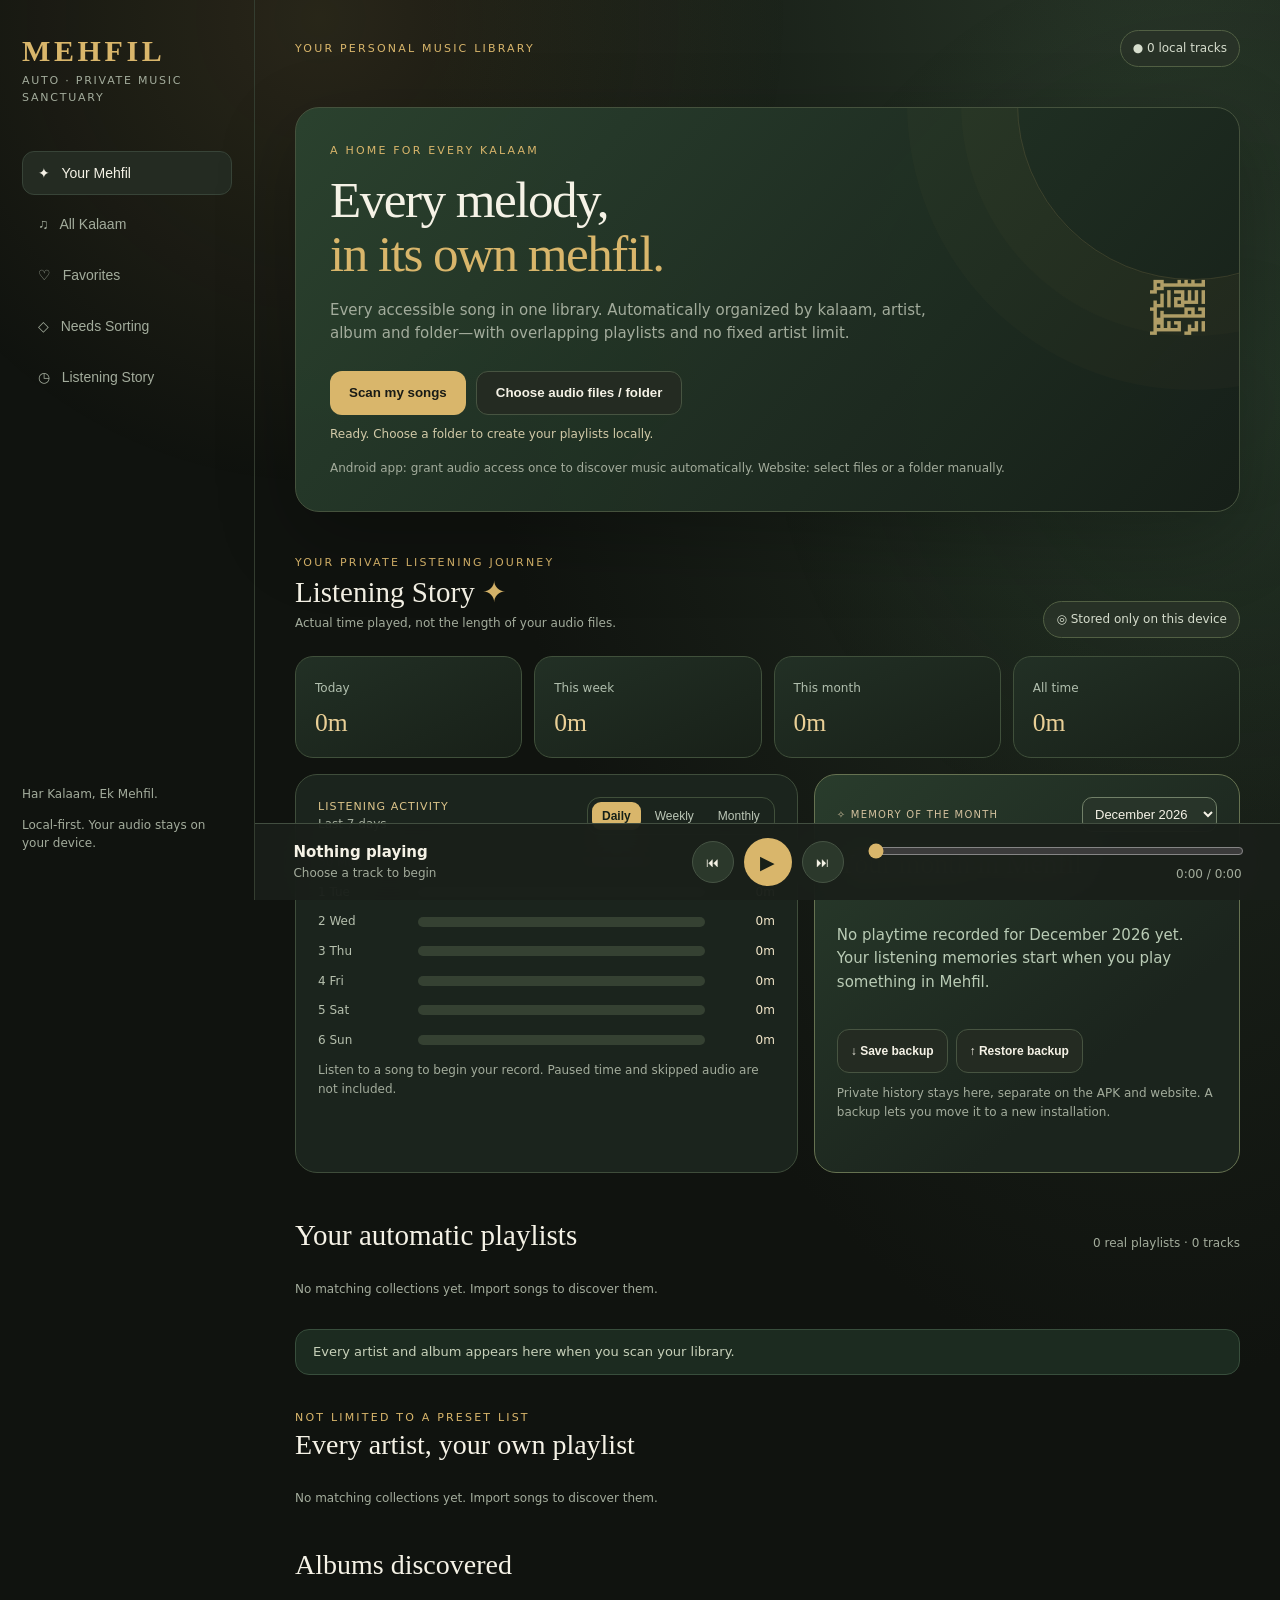
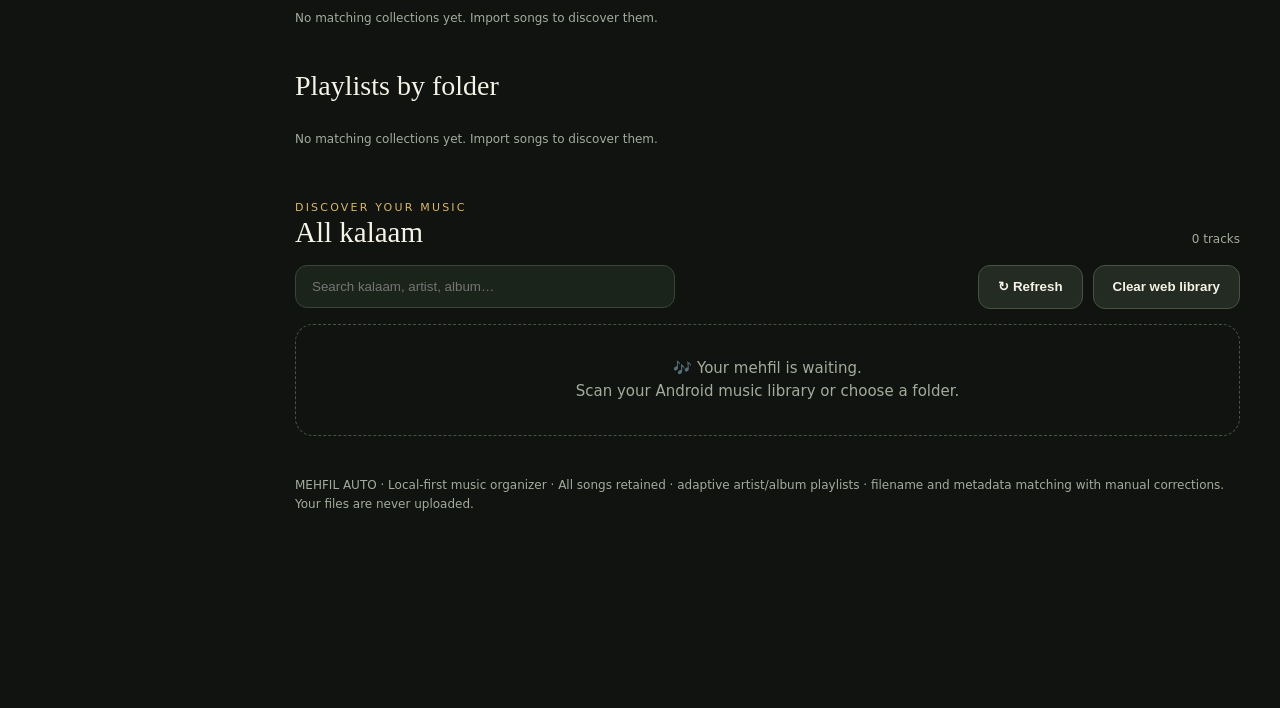
==== commit facdf08d: "Upgrade Mehfil Auto in place: adaptive complete-library playlists and listening memories" ====
--- a/mehfil-auto/android/app/src/main/assets/index.html
+++ b/mehfil-auto/android/app/src/main/assets/index.html
@@ -5,39 +5,78 @@
 
 /* Listening story — charts and private monthly memories */
 .insights{margin:42px 0 46px;scroll-margin-top:20px}.insight-head{display:flex;align-items:end;justify-content:space-between;flex-wrap:wrap;gap:12px;margin-bottom:18px}.insight-head h2{margin:4px 0}.stat-grid{display:grid;grid-template-columns:repeat(4,minmax(0,1fr));gap:12px}.stat-tile{padding:19px;border:1px solid #40503b;border-radius:18px;background:linear-gradient(155deg,#223025,#182018)}.stat-tile span{font-size:12px;color:#b1bfae}.stat-tile strong{display:block;font:normal clamp(19px,2vw,29px) Georgia,serif;color:#e9cf96;margin-top:9px}.story-grid{display:grid;grid-template-columns:minmax(0,1.18fr) minmax(0,1fr);gap:16px;margin-top:16px}.story-panel,.memory-panel{background:#1b241d;border:1px solid #3f4d3b;border-radius:22px;padding:22px;min-width:0}.panel-top{display:flex;align-items:center;justify-content:space-between;gap:10px;flex-wrap:wrap}.period-tabs{display:flex;gap:4px;border:1px solid #41503b;padding:4px;border-radius:13px}.period-tabs button{cursor:pointer;padding:7px 10px;border:0;border-radius:9px;color:#bcc7b7;background:none;font-size:12px}.period-tabs button.active{color:#152018;background:var(--gold);font-weight:700}.history-bars{margin:18px 0 4px;display:flex;flex-direction:column;gap:11px;min-height:174px}.history-row{display:grid;grid-template-columns:minmax(68px,90px) minmax(0,1fr) auto;align-items:center;gap:10px;font-size:12px;color:#b6c0ae}.history-bar-bg{height:10px;background:#354132;border-radius:20px;overflow:hidden}.history-bar-fill{height:100%;background:linear-gradient(90deg,#a38a5d,#e1c17c);border-radius:20px}.history-value{min-width:60px;text-align:right;color:#f1e5c8}.memory-panel{background:linear-gradient(140deg,#293c2c,#1b241d 70%);border-color:#667251}.memory-panel h3{font:normal 28px Georgia,serif;margin:16px 0 8px;color:#f1deb0}.memory-panel select{color:var(--text);background:#283429;border:1px solid #718068;border-radius:10px;padding:8px;max-width:100%;font-size:13px}.memory-label{color:#d3c19e;letter-spacing:.12em;font-size:10px;text-transform:uppercase}.memory-primary{font:normal 18px Georgia,serif;color:#eed29a;overflow-wrap:anywhere}.memory-metrics{display:flex;gap:15px;flex-wrap:wrap;padding-top:15px;margin-top:15px;border-top:1px solid #52644c}.memory-metrics>div{min-width:85px}.memory-metrics strong{display:block;font-size:17px;color:#f6e9c9}.memory-metrics span{font-size:11px;color:#b1c3ad}.memory-meta{color:#c5d0c1;font-size:13px}.backup-actions{display:flex;gap:8px;flex-wrap:wrap;margin-top:15px}.backup-actions button{padding:10px 13px;font-size:12px}.privacy-note{font-size:12px;color:var(--muted);margin-top:11px}.memory-empty{margin-top:24px;padding:20px 0;color:#b9cbb5}.story-highlight{font-size:11px;letter-spacing:.1em;color:#dcc48a;text-transform:uppercase}.month-highlights{margin-top:15px;display:grid;gap:8px}.month-highlights div{font-size:12px;color:#d2dbc8}.month-highlights b{color:#f5dcad;font-weight:600}.insight-status{min-height:20px;margin-top:9px;color:#d9c894;font-size:12px}@media(max-width:1050px){.story-grid{grid-template-columns:1fr}.stat-grid{grid-template-columns:repeat(2,minmax(0,1fr))}}@media(max-width:850px){.insights{margin:28px 0}.story-panel,.memory-panel{padding:17px}.stat-tile{padding:16px}.period-tabs button{padding:8px}.mobile-nav button{padding:4px 7px;font-size:10px}.memory-panel h3{font-size:25px}}@media(max-width:390px){.stat-grid{gap:8px}.stat-tile{padding:13px}.stat-tile strong{font-size:20px}.period-tabs button{font-size:11px;padding:6px}}
+
+/* Premium depth and responsive polish, inspired by the existing Semester One aesthetic */
+:root{--radius:22px}body:before{content:"";position:fixed;inset:0;pointer-events:none;z-index:-1;background:radial-gradient(circle at 25% 2%,rgba(192,157,88,.14),transparent 36%),radial-gradient(circle at 96% 45%,rgba(69,125,86,.14),transparent 35%)}
+.banner{position:relative;overflow:hidden;box-shadow:0 26px 80px rgba(0,0,0,.24);background:linear-gradient(132deg,rgba(43,67,48,.96),rgba(22,30,24,.95));}
+.banner:after{content:"";position:absolute;width:350px;height:350px;border:1px solid rgba(215,180,104,.16);border-radius:50%;right:-130px;top:-180px;box-shadow:0 0 0 56px rgba(215,180,104,.025),0 0 0 110px rgba(215,180,104,.018);pointer-events:none}
+.category{background:linear-gradient(155deg,#242f25,#161e18);box-shadow:0 6px 28px #0002;min-height:122px}.category:hover{box-shadow:0 15px 42px #0006;transform:translateY(-4px)}.compact-categories .category{min-height:108px;padding:16px}.compact-categories .category strong{font-size:16px}.group-heading{margin-top:30px}.group-heading h2{font-size:clamp(21px,2.4vw,28px)}.group-heading button{min-height:34px;padding:9px 14px}.catalog-note{color:#c7d0b9;background:#1c2b20;border:1px solid #384e3c;padding:12px 17px;border-radius:14px;margin-top:18px;font-size:13px;line-height:1.6}.category:focus-visible,.category:hover{outline-color:var(--gold)}html{scroll-behavior:smooth}
+@media(prefers-reduced-motion:reduce){*,*:before,*:after{scroll-behavior:auto!important;animation:none!important;transition:none!important}}
+@media(max-width:600px){.group-heading{margin-top:23px}.group-heading h2{font-size:22px}.compact-categories .category{min-height:112px;padding:14px}.catalog-note{padding:10px 12px}.banner:after{opacity:.35}}
 </style></head><body>
 <div class="app"><aside class="sidebar"><div class="brand">MEHFIL</div><div class="subtitle">AUTO · Private music sanctuary</div><div class="nav"><button class="active" id="nav-home">✦ &nbsp; Your Mehfil</button><button id="nav-all">♫ &nbsp; All Kalaam</button><button id="nav-favorites">♡ &nbsp; Favorites</button><button id="nav-unclassified">◇ &nbsp; Needs Sorting</button><button id="nav-insights">◷ &nbsp; Listening Story</button></div><div class="left-info">Har Kalaam, Ek Mehfil.<p>Local-first. Your audio stays on your device.</p></div></aside>
 <main class="main"><header><span class="mobile-brand">MEHFIL <span style="color:#fff;font-size:12px">AUTO</span></span><span class="eyebrow" id="topline">YOUR PERSONAL MUSIC LIBRARY</span><span class="pill" id="library-status">● Local & private</span></header>
-<div class="banner"><div><div class="eyebrow">A home for every kalaam</div><h1>Every melody,<br><span class="gold">in its own mehfil.</span></h1><p class="lead">Your Naats, Hamds, Qawwalis and Ghazals—automatically grouped from local song names and metadata. Always yours, even offline.</p><div class="actions"><button class="btn" id="scan">Scan my songs</button><button class="btn alt" id="pick">Choose audio files / folder</button><input id="files" type="file" accept="audio/*" multiple hidden><input id="folder" type="file" accept="audio/*" webkitdirectory multiple hidden></div><div id="status" class="status" aria-live="polite"></div><div class="hint" id="permission-note">Android app: grant audio access once to discover music automatically. Website: select files or a folder manually.</div></div><div class="calligraphy" aria-hidden="true">﷽</div></div>
+<div class="banner"><div><div class="eyebrow">A home for every kalaam</div><h1>Every melody,<br><span class="gold">in its own mehfil.</span></h1><p class="lead">Every accessible song in one library. Automatically organized by kalaam, artist, album and folder—with overlapping playlists and no fixed artist limit.</p><div class="actions"><button class="btn" id="scan">Scan my songs</button><button class="btn alt" id="pick">Choose audio files / folder</button><button class="btn alt hidden" id="folder-android">＋ Add music folder</button><input id="files" type="file" accept="audio/*" multiple hidden><input id="folder" type="file" accept="audio/*" webkitdirectory multiple hidden></div><div id="status" class="status" aria-live="polite"></div><div class="hint" id="permission-note">Android app: grant audio access once to discover music automatically. Website: select files or a folder manually.</div></div><div class="calligraphy" aria-hidden="true">﷽</div></div>
 <section id="insights" class="insights" aria-labelledby="insight-title"><div class="insight-head"><div><div class="eyebrow">YOUR PRIVATE LISTENING JOURNEY</div><h2 id="insight-title">Listening Story <span class="gold">✦</span></h2><p class="muted small" style="margin:5px 0">Actual time played, not the length of your audio files.</p></div><span class="pill">◎ Stored only on this device</span></div>
 <div class="stat-grid" aria-label="Listening totals"><div class="stat-tile"><span>Today</span><strong id="stat-today">0m</strong></div><div class="stat-tile"><span>This week</span><strong id="stat-week">0m</strong></div><div class="stat-tile"><span>This month</span><strong id="stat-month">0m</strong></div><div class="stat-tile"><span>All time</span><strong id="stat-all">0m</strong></div></div>
 <div class="story-grid"><article class="story-panel"><div class="panel-top"><div><div class="story-highlight">Listening activity</div><div class="muted small" id="history-caption">Last 7 days</div></div><div class="period-tabs" role="group" aria-label="Listening report period"><button class="active" data-period="daily" aria-pressed="true">Daily</button><button data-period="weekly" aria-pressed="false">Weekly</button><button data-period="monthly" aria-pressed="false">Monthly</button></div></div><div class="history-bars" id="history-bars" role="img" aria-label="Listening time by period"></div><p class="muted small">Listen to a song to begin your record. Paused time and skipped audio are not included.</p></article>
 <article class="memory-panel"><div class="panel-top"><span class="memory-label">✧ Memory of the month</span><select id="memory-month" aria-label="Choose month for listening memories"></select></div><h3>Your month in <em style="color:#eed29a;font-style:normal">Mehfil</em></h3><div id="memory-content"><p class="memory-empty">Every kalaam tells a story. Play some music and your monthly recap will appear here.</p></div><div class="backup-actions"><button class="btn alt" id="backup-export">↓ Save backup</button><button class="btn alt" id="backup-import">↑ Restore backup</button><input type="file" id="backup-file" accept=".json,application/json" hidden></div><div class="privacy-note">Private history stays here, separate on the APK and website. A backup lets you move it to a new installation.</div><div id="insight-status" class="insight-status" aria-live="polite"></div></article></div></section>
-<div class="section-heading"><h2>Curated collections</h2><span id="collectionCount" class="muted small"></span></div><div id="categories" class="categories"></div>
+<div class="section-heading"><h2>Your automatic playlists</h2><span id="collectionCount" class="muted small"></span></div><div id="categories" class="categories"></div>
+<div class="catalog-note" id="playlist-guide" aria-live="polite"></div>
+<div class="section-heading group-heading"><div><span class="eyebrow">NOT LIMITED TO A PRESET LIST</span><h2>Every artist, your own playlist</h2></div><button class="btn alt" id="artists-toggle">Show all</button></div>
+<div id="dynamic-artists" class="categories compact-categories"></div>
+<div class="section-heading group-heading"><h2>Albums discovered</h2><button class="btn alt" id="albums-toggle">Show all</button></div>
+<div id="dynamic-albums" class="categories compact-categories"></div>
+<div class="section-heading group-heading"><h2>Playlists by folder</h2><button class="btn alt" id="folders-toggle">Show all</button></div>
+<div id="dynamic-folders" class="categories compact-categories"></div>
 <div class="section-heading"><div><div class="eyebrow" id="active-category-label">DISCOVER YOUR MUSIC</div><h2 id="list-heading">All kalaam</h2></div><span id="track-count" class="muted small">0 tracks</span></div>
 <div class="browse-header"><input id="search" class="search" placeholder="Search kalaam, artist, album…" aria-label="Search library"><div class="actions"><button class="btn alt" id="scan2">↻ Refresh</button><button class="btn alt" id="clear" title="Clear web imports">Clear web library</button></div></div>
-<div id="song-list" class="song-list"></div><footer class="foot">MEHFIL AUTO · Local-first music organizer · Classification based on filenames and tags, with manual corrections. Your files are never uploaded.</footer></main></div>
+<div id="song-list" class="song-list"></div><footer class="foot">MEHFIL AUTO · Local-first music organizer · All songs retained · adaptive artist/album playlists · filename and metadata matching with manual corrections. Your files are never uploaded.</footer></main></div>
 <div class="player"><div><div class="player-title" id="now-title">Nothing playing</div><div class="song-meta" id="now-artist">Choose a track to begin</div></div><div class="controls"><button class="iconbtn" id="prev" aria-label="Previous">⏮</button><button class="iconbtn primary" id="play" aria-label="Play or pause">▶</button><button class="iconbtn" id="next" aria-label="Next">⏭</button></div><div class="player-time"><input type="range" id="seek" class="progress" min="0" max="1000" value="0" aria-label="Seek position"><span id="time">0:00 / 0:00</span></div></div>
 <nav class="mobile-nav hidden" aria-label="Mobile navigation"><button id="m-home">✦<div>Home</div></button><button id="m-all">♫<div>All</div></button><button id="m-favorites">♡<div>Liked</div></button><button id="m-unclassified">◇<div>Unsorted</div></button><button id="m-insights">◷<div>Story</div></button></nav>
-<div class="modal hidden" id="editor" role="dialog" aria-modal="true" aria-label="Edit song categories"><div class="modal-content"><div class="eyebrow">PERSONALIZE YOUR MEHFIL</div><h2 id="edit-title" style="margin:12px 0">Edit categories</h2><p class="muted small">Classification uses title/artist metadata, not audio understanding. Choose the collections that fit.</p><div id="edit-checks"></div><div class="modal-actions"><button class="btn alt" id="edit-cancel">Cancel</button><button class="btn" id="edit-save">Save</button></div></div></div>
+<div class="modal hidden" id="editor" role="dialog" aria-modal="true" aria-label="Edit song categories"><div class="modal-content"><div class="eyebrow">PERSONALIZE YOUR MEHFIL</div><h2 id="edit-title" style="margin:12px 0">Edit categories</h2><p class="muted small">Titles, audio tags and folder names are used, not audio transcription. Edit each song freely; uncertain tracks stay in Other / Review.</p><div id="edit-checks"></div><div class="modal-actions"><button class="btn alt" id="edit-cancel">Cancel</button><button class="btn" id="edit-save">Save</button></div></div></div>
 <script src="history-core.js"></script>
+<script src="classifier.js"></script>
 <script>
 'use strict';
-const CATS=[
- ['allah','Allah & Hamd','☪','Hamd and divine remembrance'],['nabi','Nabi ﷺ & Naat','✦','Naat, Madina and Durood'],['khwaja','Khwaja Garib Nawaz','✧','Ajmer and Chishti kalaam'],['data','Data & Ghaus','❖','Ghaus-e-Azam and Data'],['ali','Ali & Qalandar','◈','Ali, Haider and Qalandar'],['ahl','Ahl-e-Bait','☾','Panjtan and Karbala'],['qawwali','Qawwali & Sufi','♫','Mehfil and sama'],['ghazal','Ghazal','❦','Poetry and ghazals'],['nusrat','Nusrat Fateh Ali Khan','♬','Legendary qawwali'],['aziz','Aziz Mian','♬','Classics and performances'],['sabri','Sabri Brothers','♬','Sufi qawwals']
-];
-const PATS={allah:/\b(allah|allah[hu]|hamd|khuda|ya rab|rabb|rabbi|ya ilahi|subhan|alhamd|ya maula|ya moula|parwardigar|bari taala)\b/i,nabi:/\b(nabi|rasool|rasul|rasoolallah|muhammad|mohammad|mustafa|madina|madine|madinah|naat|durood|sallallah|taiba|taibah|sarkar e do alam|tajdar e haram)\b/i,khwaja:/\b(khwaja|khaja|gharib nawaz|garib nawaz|ajmer|chishti|chishtiya)\b/i,data:/\b(data|daata|ghaus|ghous|gho?us[e -]?azam|ganj bakhsh|jilani|jeelani|peerane peer|pirane pir|baghdad)\b/i,ali:/\b(ali|haider|haydar|qalandar|kalandar|shahbaz|maula ali|moula ali)\b/i,ahl:/\b(hussain|husain|hussein|hasan|hassan|karbala|fatima|fatimah|panjtan|ahl[ -]?e[ -]?bait|ahle bait|abbas alamdar)\b/i,qawwali:/\b(qawwali|qawwal|mehfil|sama|sufi|sufiana|kal[a-z]*m)\b/i,ghazal:/\b(ghazal|gazal|ghalib|jagjit|mehdi hassan|mehedi hassan|farida khanum)\b/i,nusrat:/\b(nusrat|nfak|fateh ali khan)\b/i,aziz:/\b(aziz mian|aziz miyan|aziz ali)\b/i,sabri:/\b(sabri|amjad sabri|ghulam farid sabri|maqbool sabri)\b/i};
-const n=(t)=>String(t||'').normalize('NFKD').replace(/[\u0300-\u036f]/g,'').replace(/[._-]/g,' ').toLowerCase();
-function detect(s){const t=n([s.title,s.name,s.artist,s.album,s.path].join(' '));const a=[];for(const [key,rx] of Object.entries(PATS))if(rx.test(t))a.push(key);if(a.some(x=>['nusrat','aziz','sabri'].includes(x))&&!a.includes('qawwali'))a.push('qawwali');return a;}
+// Every category here is built from songs discovered on this device, never from a screenshot.
+let CATS=[];
+const n=MehfilClassifier.clean;
+function detect(s){return MehfilClassifier.detect(s);}
 const $=id=>document.getElementById(id);const native=!!window.AndroidBridge;let tracks=[],selected='all',q='',editing=null,playingId=null,webAudio=new Audio(),nativePaused=false,paused=false;const overrides=JSON.parse(localStorage.getItem('mehfil_overrides_v1')||'{}');const liked=JSON.parse(localStorage.getItem('mehfil_favorites_v1')||'{}');
 const history=MehfilHistory.create(localStorage);let reportPeriod='daily',listeningSample=null,lastReportRender=0,nativeLoading=false;
 const msg=t=>$('status').textContent=t;const format=s=>{s=Number(s)||0;return `${Math.floor(s/60)}:${String(Math.floor(s%60)).padStart(2,'0')}`};
 const prettyTime=s=>{s=Math.max(0,Math.round(s||0));if(s<60)return s?`${s}s`:'0m';const h=Math.floor(s/3600),m=Math.floor(s%3600/60);return h?`${h}h ${m}m`:`${m}m`;};
-function fix(s){return { ...s,id:String(s.id||s.uri||s.path||s.name),title:s.title||s.name||'Untitled',artist:s.artist||'Unknown artist',album:s.album||'',duration:Number(s.duration)||0,categories:overrides[String(s.id||s.uri||s.path||s.name)]||detect(s)}};
-function receive(songs){if(typeof songs==='string'){try{songs=JSON.parse(songs)}catch(e){msg('Could not read music scan results.');return;}}const seen=new Set();tracks=(songs||[]).map(fix).filter(s=>{if(seen.has(s.id))return false;seen.add(s.id);return true;}); tracks.sort((a,b)=>a.title.localeCompare(b.title));msg(`Found ${tracks.length} audio tracks. ${tracks.filter(s=>s.categories.length===0).length} may need manual sorting.`);update();}
-window.Mehfil={receiveSongs:receive,onPermissionDenied:()=>msg('Audio access is required for automatic scanning. Allow Music & audio access in Android settings.'),onPlayerError:e=>{listeningTick();listeningSample=null;nativeLoading=false;paused=true;$('play').textContent='▶';msg(`Cannot play this track: ${e}`)},onPlaying:uri=>{const t=current();if(t&&t.uri===uri){nativeLoading=false;startListening(t)}},onBackupSaved:message=>$('insight-status').textContent=message};
-function renderCats(){const node=$('categories');node.replaceChildren();for(const [id,title,icon,desc] of CATS){const count=tracks.filter(t=>t.categories.includes(id)).length;const b=document.createElement('button');b.className='category';b.innerHTML=`<span class="icon">${icon}</span><div><strong>${title}</strong><small>${count} tracks · ${desc}</small></div>`;b.onclick=()=>select(id);node.appendChild(b)}$('collectionCount').textContent=`${CATS.length} evolving playlists`;}
-function selectedTracks(){return tracks.filter(t=>(selected==='all'||selected==='favorites'&&liked[t.id]||selected==='unclassified'&&t.categories.length===0||t.categories.includes(selected))&&n([t.title,t.artist,t.album].join(' ')).includes(q));}
+function fix(s){const id=String(s.id??s.uri??s.path??s.name),d=detect(s);let categories=Object.hasOwn(overrides,id)?[...new Set([...overrides[id],...d.categories.filter(x=>x.includes(':'))])]:d.categories;
+if(categories.some(k=>MehfilClassifier.PRESETS.some(c=>c[0]===k&&!['nusrat','aziz','sabri','farid','reshma','sartaj'].includes(k))))categories=categories.filter(k=>k!=='other');
+else if(!categories.includes('other'))categories.push('other');
+return {...s,id,title:s.title||s.name||'Untitled',artist:d.artist,album:d.album,duration:Number(s.duration)||0,folder:d.folder,categories};}
+function receive(songs){if(typeof songs==='string'){try{songs=JSON.parse(songs)}catch(e){msg('Could not read music scan results.');return;}}const seen=new Set();tracks=(songs||[]).map(fix).filter(s=>{if(seen.has(s.id))return false;seen.add(s.id);return true;}); tracks.sort((a,b)=>a.title.localeCompare(b.title));msg(`Found ${tracks.length} audio tracks. ${tracks.filter(s=>s.categories.includes('other')).length} have no confident theme yet. They still appear in All Kalaam, Artist and Folder lists.`);update();}
+let nativeScanBuffer=[];
+window.Mehfil={receiveSongs:receive,beginScan:()=>{nativeScanBuffer=[];msg('Scanning all accessible audio…');},
+receiveChunk:data=>{try{const chunk=JSON.parse(data);if(Array.isArray(chunk))nativeScanBuffer.push(...chunk)}catch(e){msg('Could not read a batch of music metadata.')}},
+endScan:()=>{receive(nativeScanBuffer);nativeScanBuffer=[]},
+onScanNotice:message=>msg(message),onPermissionDenied:()=>msg('Audio access is required for automatic scanning. Allow Music & audio access in Android settings.'),onPlayerError:e=>{listeningTick();listeningSample=null;nativeLoading=false;paused=true;$('play').textContent='▶';msg(`Cannot play this track: ${e}`)},onPlaying:uri=>{const t=current();if(t&&t.uri===uri){nativeLoading=false;startListening(t)}},onBackupSaved:message=>$('insight-status').textContent=message};
+let showArtists=false,showAlbums=false,showFolders=false;
+function makeCategoryCard(c){const [id,title,icon,desc]=c,b=document.createElement('button');b.className='category';
+const pict=document.createElement('span');pict.className='icon';pict.textContent=icon;
+const info=document.createElement('div'),name=document.createElement('strong'),small=document.createElement('small');name.textContent=title;small.textContent=`${(tracks.filter(t=>t.categories.includes(id))).length} tracks · ${desc}`;info.append(name,small);b.append(pict,info);b.onclick=()=>select(id);return b;}
+function fillGroup(holder,cats,limit,expanded,button){const node=$(holder);if(!node)return;node.replaceChildren();
+for(const cat of (expanded?cats:cats.slice(0,limit)))node.append(makeCategoryCard(cat));
+if(!cats.length){const note=document.createElement('p');note.className='muted small';note.textContent='No matching collections yet. Import songs to discover them.';node.append(note);}
+const toggle=$(button);if(toggle){toggle.style.display=cats.length>limit?'':'none';toggle.textContent=expanded?'Show fewer':`Show all ${cats.length}`;}
+}
+function renderCats(){const rows=MehfilClassifier.buildCategories(tracks);CATS=rows.map(x=>[x.id,x.title,x.icon,x.description]);
+const curated=CATS.filter(c=>!c[0].includes(':'));
+fillGroup('categories',curated,99,true,'curated-toggle');
+fillGroup('dynamic-artists',CATS.filter(c=>c[0].startsWith('artist:')),12,showArtists,'artists-toggle');
+fillGroup('dynamic-albums',CATS.filter(c=>c[0].startsWith('album:')),8,showAlbums,'albums-toggle');
+fillGroup('dynamic-folders',CATS.filter(c=>c[0].startsWith('folder:')),8,showFolders,'folders-toggle');
+$('collectionCount').textContent=`${rows.length} real playlists · ${tracks.length} tracks`;
+$('playlist-guide').textContent=tracks.length?`${CATS.filter(c=>c[0].startsWith('artist:')).length} artists · ${CATS.filter(c=>c[0].startsWith('album:')).length} albums · ${tracks.filter(t=>t.categories.includes('other')).length} need theme review`:'Every artist and album appears here when you scan your library.';
+}
+$('artists-toggle').onclick=()=>{showArtists=!showArtists;renderCats()};$('albums-toggle').onclick=()=>{showAlbums=!showAlbums;renderCats()};$('folders-toggle').onclick=()=>{showFolders=!showFolders;renderCats()};
+function selectedTracks(){return tracks.filter(t=>(selected==='all'||selected==='favorites'&&liked[t.id]||selected==='unclassified'&&t.categories.includes('other')||t.categories.includes(selected))&&n([t.title,t.artist,t.album].join(' ')).includes(q));}
 function select(id){if(id==='insights'){refreshInsights();$('insights').scrollIntoView({behavior:'smooth',block:'start'});return;}selected=id;const c=CATS.find(a=>a[0]===id);$('list-heading').textContent=c?c[1]:id==='favorites'?'Your favorites':id==='unclassified'?'Needs sorting':'All kalaam';$('active-category-label').textContent=id==='all'?'DISCOVER YOUR MUSIC':'YOUR CUSTOM PLAYLIST';renderList();$('list-heading').scrollIntoView({behavior:'smooth',block:'center'});}
 function renderList(){let arr=selectedTracks();$('track-count').textContent=`${arr.length} tracks`;$('song-list').replaceChildren();if(!arr.length){const p=document.createElement('div');p.className='empty';p.innerHTML=tracks.length?'No tracks match this playlist. Try a different category, or edit a track.':'🎶 Your mehfil is waiting.<br>Scan your Android music library or choose a folder.';$('song-list').append(p);return;}const frag=document.createDocumentFragment();arr.forEach((t,i)=>{const row=document.createElement('div');row.className='song'+(t.id===playingId?' playing':'');const cover=document.createElement('button');cover.className='cover';cover.textContent=t.id===playingId?'▶':'♫';cover.setAttribute('aria-label','Play '+t.title);cover.onclick=()=>playTrack(t);const title=document.createElement('div');title.style.minWidth='0';const t1=document.createElement('div');t1.className='song-title';t1.textContent=t.title;const t2=document.createElement('div');t2.className='song-meta';t2.textContent=[t.artist,t.album,format(t.duration)].filter(Boolean).join(' · ');title.append(t1,t2);const act=document.createElement('div');act.style.display='flex';act.style.gap='5px';const star=document.createElement('button');star.textContent=liked[t.id]?'♥':'♡';star.title='Favorite';star.onclick=()=>{liked[t.id]=!liked[t.id];localStorage.setItem('mehfil_favorites_v1',JSON.stringify(liked));renderList()};const edit=document.createElement('button');edit.textContent='Edit';edit.title='Edit collections';edit.onclick=()=>editTrack(t);act.append(star,edit);row.append(cover,title,act);frag.appendChild(row)});$('song-list').append(frag);}
 function update(){$('library-status').textContent=`● ${tracks.length} local tracks`;renderCats();renderList();}
@@ -71,8 +110,12 @@
 function skip(dir){const arr=selectedTracks().length?selectedTracks():tracks;if(!arr.length)return;const i=arr.findIndex(x=>x.id===playingId);playTrack(arr[(i+dir+arr.length)%arr.length]);}
 $('play').onclick=toggle;$('prev').onclick=()=>skip(-1);$('next').onclick=()=>skip(1);webAudio.onended=()=>{listeningTick();skip(1)};webAudio.ontimeupdate=updatePlayer;function updatePlayer(){const state=playerState();listeningTick(state);const {position:pos,duration:dur}=state;if(state.ended&&native&&!nativeLoading&&current()){skip(1);return}if(dur){$('seek').value=Math.min(1000,Math.max(0,Math.floor(pos/dur*1000)));$('time').textContent=`${format(pos)} / ${format(dur)}`;}}setInterval(updatePlayer,950);$('seek').onchange=e=>{const t=current();if(!t)return;listeningTick();listeningSample=null;const fraction=Number(e.target.value)/1000;if(native){const d=JSON.parse(AndroidBridge.position()).duration;AndroidBridge.seek(Math.floor(d*fraction))}else if(webAudio.duration)webAudio.currentTime=webAudio.duration*fraction};
 function scan(){if(native){msg('Checking music permission and scanning your device…');AndroidBridge.requestAndScan()}else{$('folder').click();msg('In a browser, choose an audio folder; automatic Android scanning needs the APK.')}}
-$('scan').onclick=scan;$('scan2').onclick=scan;$('pick').onclick=()=>$('files').click();
-async function loadFiles(fs){const list=Array.from(fs).filter(f=>f.type.startsWith('audio/')||/\.(mp3|m4a|aac|ogg|wav|flac|opus|wma)$/i.test(f.name));const songs=list.map((file,i)=>({id:`web:${file.webkitRelativePath||file.name}:${file.size}:${file.lastModified}`,name:file.name,title:file.name.replace(/\.[^.]+$/,'').replace(/[_]/g,' '),artist:'Unknown artist',duration:0,path:file.webkitRelativePath||file.name,file}));receive(songs);if(!songs.length)msg('No audio files found. Try an MP3/M4A/FLAC folder.');}
+$('scan').onclick=scan;$('scan2').onclick=scan;$('pick').onclick=()=>$('files').click();$('folder-android').onclick=()=>{if(native&&AndroidBridge.chooseFolder)AndroidBridge.chooseFolder()};
+function textFrame(bytes,enc){try{let start=1;let data=bytes.subarray(start),decoded='';if(enc===1||enc===2){let be=enc===2;if(data[0]===0xfe&&data[1]===0xff){be=true;data=data.slice(2)}else if(data[0]===0xff&&data[1]===0xfe){be=false;data=data.slice(2)}if(be){const switched=new Uint8Array(data.length);for(let i=0;i+1<data.length;i+=2){switched[i]=data[i+1];switched[i+1]=data[i]}data=switched}decoded=new TextDecoder('utf-16le').decode(data)}else decoded=new TextDecoder(enc===0?'iso-8859-1':'utf-8').decode(data);return decoded.replace(/\0/g,'').trim().slice(0,240)}catch(e){return ''}}
+async function fileMetadata(file){let result={};if(!/\.mp3$/i.test(file.name))return result;try{const data=new Uint8Array(await file.slice(0,170000).arrayBuffer());if(data.length<10||String.fromCharCode(...data.subarray(0,3))!=='ID3')return result;const ver=data[3],size=((data[6]&127)<<21)|((data[7]&127)<<14)|((data[8]&127)<<7)|(data[9]&127);let i=10;const end=Math.min(data.length,10+size);while(i+10<end){const key=String.fromCharCode(...data.subarray(i,i+4));if(!/^[A-Z0-9]{4}$/.test(key))break;const len=ver===4?((data[i+4]&127)<<21)|((data[i+5]&127)<<14)|((data[i+6]&127)<<7)|(data[i+7]&127):(((data[i+4]<<24)>>>0)|(data[i+5]<<16)|(data[i+6]<<8)|data[i+7])>>>0;i+=10;if(len<=0||i+len>end)break;const names={TIT2:'title',TPE1:'artist',TALB:'album',TCON:'genre'};if(names[key]&&!result[names[key]])result[names[key]]=textFrame(data.subarray(i,i+len),data[i]);i+=len;}return result;}catch(e){return result;}}
+async function loadFiles(fs){const list=Array.from(fs).filter(f=>f.type.startsWith('audio/')||/\.(mp3|m4a|aac|ogg|wav|flac|opus|wma)$/i.test(f.name));const songs=[];
+for(let i=0;i<list.length;i+=12){const batch=list.slice(i,i+12);const mapped=await Promise.all(batch.map(async file=>{const tag=await fileMetadata(file);return {id:`web:${file.webkitRelativePath||file.name}:${file.size}:${file.lastModified}`,name:file.name,title:tag.title||file.name.replace(/\.[^.]+$/,'').replace(/[_]/g,' '),artist:tag.artist||'Unknown artist',album:tag.album||'',genre:tag.genre||'',duration:0,path:file.webkitRelativePath||file.name,file};}));songs.push(...mapped);if(i%120===0&&list.length>120)msg(`Reading tags from ${Math.min(i+12,list.length)} / ${list.length} songs…`);}
+receive(songs);if(!songs.length)msg('No audio files found. Try an MP3/M4A/FLAC folder.');}
 $('files').addEventListener('change',e=>loadFiles(e.target.files));$('folder').addEventListener('change',e=>loadFiles(e.target.files));$('search').addEventListener('input',e=>{q=n(e.target.value);renderList()});$('clear').onclick=()=>{if(native){msg('Android music library cannot be cleared from here.');return;}tracks=[];listeningTick();listeningSample=null;webAudio.pause();msg('Web imports cleared. Your music files were not changed.');update()};for(const [p,id]of [['home','all'],['all','all'],['favorites','favorites'],['unclassified','unclassified'],['insights','insights']]){for(const prefix of ['nav-','m-']){const el=$(prefix+p);if(el)el.onclick=()=>select(id)}}
-if('serviceWorker'in navigator&&location.protocol.startsWith('http'))navigator.serviceWorker.register('./sw.js').catch(()=>{});if(native){$('pick').classList.add('hidden');$('clear').classList.add('hidden');$('permission-note').textContent='Android: Audio permission is used only to list and play local songs. All metadata stays on your phone.';setTimeout(scan,250)}else{msg('Ready. Choose a folder to create your playlists locally.');}update();refreshInsights();
+if('serviceWorker'in navigator&&location.protocol.startsWith('http'))navigator.serviceWorker.register('./sw.js').catch(()=>{});if(native){$('pick').classList.add('hidden');$('folder-android').classList.remove('hidden');$('clear').classList.add('hidden');$('permission-note').textContent='Android: all accessible audio is scanned on-device. For music hidden from the system library, select its folder with + Add music folder.';setTimeout(scan,250)}else{msg('Ready. Choose a folder to create your playlists locally.');}update();refreshInsights();
 </script></body></html>
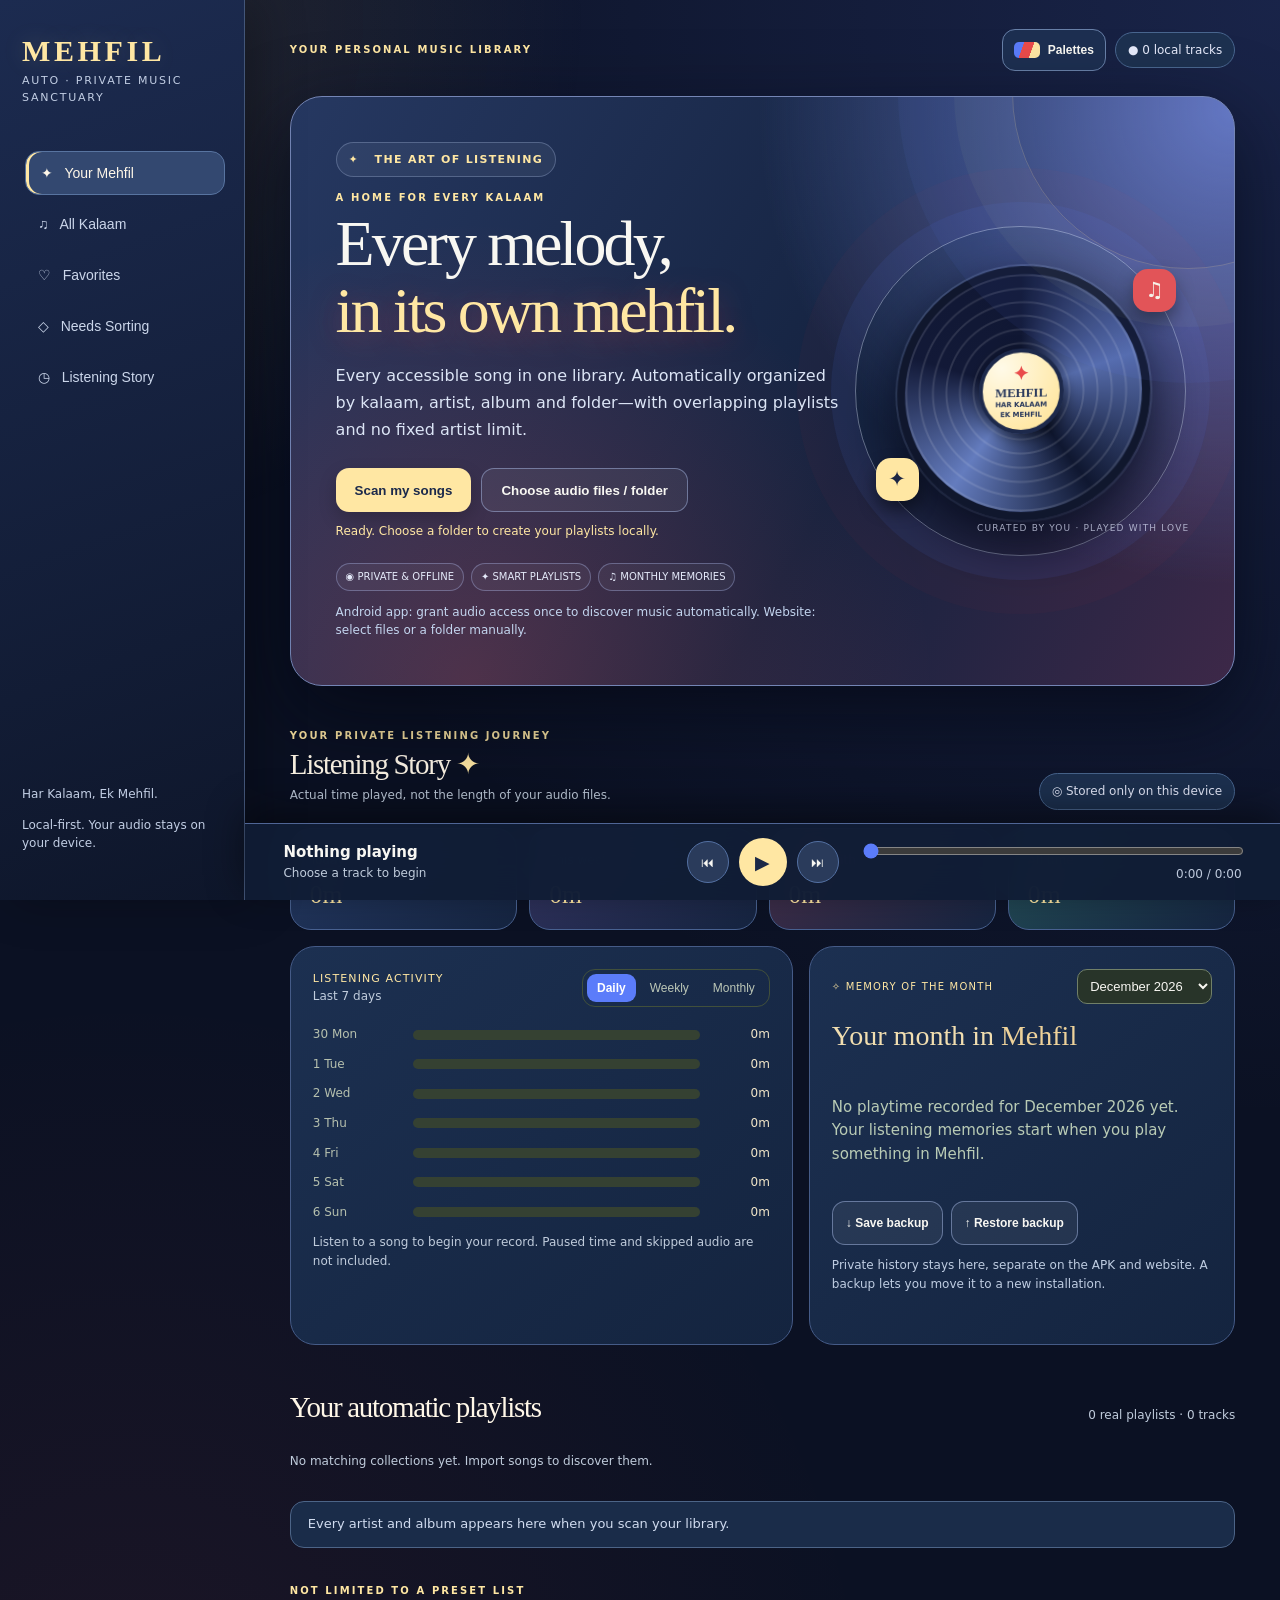
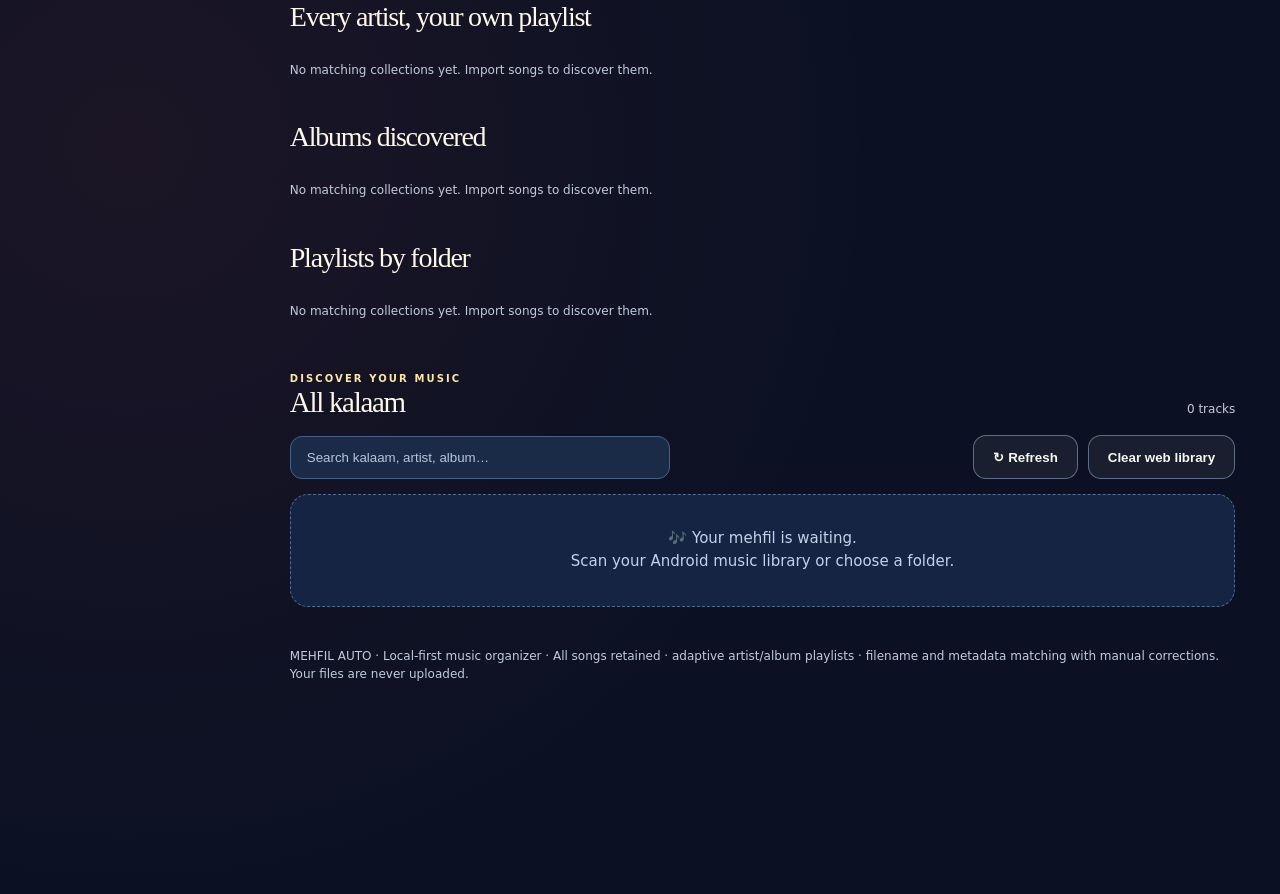
==== commit 533cc4fc: "Apply saved design palette and responsive vinyl UI to Android Mehfil" ====
--- a/mehfil-auto/android/app/src/main/assets/index.html
+++ b/mehfil-auto/android/app/src/main/assets/index.html
@@ -13,10 +13,116 @@
 .category{background:linear-gradient(155deg,#242f25,#161e18);box-shadow:0 6px 28px #0002;min-height:122px}.category:hover{box-shadow:0 15px 42px #0006;transform:translateY(-4px)}.compact-categories .category{min-height:108px;padding:16px}.compact-categories .category strong{font-size:16px}.group-heading{margin-top:30px}.group-heading h2{font-size:clamp(21px,2.4vw,28px)}.group-heading button{min-height:34px;padding:9px 14px}.catalog-note{color:#c7d0b9;background:#1c2b20;border:1px solid #384e3c;padding:12px 17px;border-radius:14px;margin-top:18px;font-size:13px;line-height:1.6}.category:focus-visible,.category:hover{outline-color:var(--gold)}html{scroll-behavior:smooth}
 @media(prefers-reduced-motion:reduce){*,*:before,*:after{scroll-behavior:auto!important;animation:none!important;transition:none!important}}
 @media(max-width:600px){.group-heading{margin-top:23px}.group-heading h2{font-size:22px}.compact-categories .category{min-height:112px;padding:14px}.catalog-note{padding:10px 12px}.banner:after{opacity:.35}}
+
+/* MEHFIL AURA · palette from saved design references */
+:root{--bg:#0b1123;--surface:#18233f;--surface2:#273a5c;--muted:#bec9dc;--text:#f8f7f2;--gold:#ffe7a3;--line:#425778;--radius:24px}
+body{color:var(--text);background:radial-gradient(circle at 100% 0%,#5b7cfa2d,transparent 40%),radial-gradient(circle at 10% 70%,#e94b4b13,transparent 36%),#0b1123}
+body:before{background:radial-gradient(circle at 5% 2%,#ffe7a31d,transparent 35%)}
+.app{max-width:1440px;grid-template-columns:245px minmax(0,1fr)}.main{padding:29px clamp(20px,3.5vw,54px) 170px}
+.sidebar{background:linear-gradient(160deg,#1c2b50,#0e162a);border-right:1px solid #435679;box-shadow:12px 0 45px #0004;z-index:2}
+.brand{color:#ffe7a3;text-shadow:0 0 24px #ffe7a32c}.sidebar .subtitle,.left-info{color:#c2cee4}
+.nav button{border-radius:14px;color:#cbd6ea;transition:.2s}
+.nav button:hover,.nav button.active{background:#334870;border:1px solid #5874a0;color:#fff7e8;transform:translateX(3px)}.nav button.active{box-shadow:inset 3px 0 #ffe7a3}
+header{gap:9px;margin-bottom:25px}header .eyebrow{margin-right:auto}
+.eyebrow,.gold{color:#ffe7a3}.eyebrow{font-size:10px;font-weight:700;letter-spacing:.21em}h1,h2{letter-spacing:-.045em}h2{color:#fff7e8}
+.banner{position:relative;isolation:isolate;overflow:hidden;grid-template-columns:minmax(0,1.2fr) minmax(205px,.8fr);min-height:405px;gap:10px;padding:clamp(24px,3.5vw,50px);background:radial-gradient(circle at 100% 2%,#6377c3,transparent 43%),linear-gradient(120deg,#263861,#14223f 60%,#3d2848);border:1px solid #7485b5;border-radius:32px;box-shadow:0 28px 80px #0307129c}
+.banner:before{content:"";position:absolute;inset:0;z-index:-1;background:radial-gradient(circle at 19% 100%,#e94b4b40,transparent 48%)}
+.banner:after{border-color:#ffe7a333;box-shadow:0 0 0 58px #ffe7a309,0 0 0 114px #5b7cfa10}
+.hero-copy{position:relative;z-index:1}
+.hero-badge{display:inline-flex;align-items:center;gap:9px;color:#ffe7a3;font-size:11px;letter-spacing:.12em;border:1px solid #9db0d459;background:#d6e3ff10;padding:8px 12px;border-radius:40px;font-weight:750;margin-bottom:13px}
+.banner h1{font-size:clamp(41px,5vw,74px);line-height:1.035;margin:6px 0 18px}
+.banner .gold{color:#ffe7a3;text-shadow:0 6px 31px #e94b4b66}
+.banner .lead{color:#dce5f6;font-size:clamp(13px,1.4vw,16px);max-width:550px;line-height:1.7}
+.banner .hint{color:#c3d5ef}.banner .status{color:#ffe7a3}
+.btn{background:#ffe7a3;color:#1b294b;border-radius:13px;box-shadow:0 7px 18px #0003;transition:transform .2s,background .2s}
+.btn:hover{background:#fff1c4;transform:translateY(-2px)}
+.btn.alt{color:#f8f7f2;background:#ffffff10;border:1px solid #adc2ee77;box-shadow:none}
+.btn.alt:hover{background:#5b7cfa33}
+.hero-features{margin:19px 0 0;display:flex;gap:7px;flex-wrap:wrap}
+.hero-features span{font-size:10px;border:1px solid #bbcaff55;border-radius:40px;color:#e5eafa;background:#ffffff0c;padding:5px 9px}
+.hero-art{width:100%;min-height:290px;position:relative;display:flex;align-items:center;justify-content:center;pointer-events:none;perspective:900px}
+.hero-orbit{width:min(98%,340px);aspect-ratio:1;border-radius:50%;border:1px solid #dde6ff69;box-shadow:0 0 0 24px #5b7cfa15,0 0 0 58px #e94b4b08;position:absolute}
+.vinyl-disc{width:clamp(205px,20vw,275px);aspect-ratio:1;position:relative;border-radius:50%;border:8px solid #10172d;box-shadow:0 19px 53px #010616d1,0 0 0 2px #a5bbf045;background:repeating-radial-gradient(circle,transparent 0 5px,#ffffff1e 6px 7px,transparent 8px 14px),conic-gradient(#101733,#566cab,#0f1730,#647cbe,#121937,#101733);transform:rotateX(var(--rx,7deg)) rotateY(var(--ry,-9deg));transition:transform .2s}
+.vinyl-core{inset:32%;position:absolute;background:radial-gradient(circle at 25% 20%,#fffae8,#ffe7a3 80%,#e6b978);border:4px solid #1d294b;border-radius:50%;color:#27375b;display:flex;flex-direction:column;align-items:center;justify-content:center;text-align:center;font:600 13px Georgia,serif;box-shadow:0 4px 16px #0009}
+.vinyl-core span{font-size:19px;color:#e94b4b}.vinyl-core small{font:700 7px/1.3 system-ui,sans-serif}
+.float-note{position:absolute;display:grid;place-items:center;font-size:21px;border-radius:15px;width:43px;height:43px;box-shadow:0 9px 18px #0007;animation:mehfilFloat 5s ease-in-out infinite}
+.note-a{right:4%;top:8%;background:#e94b4b;color:#fff7e8}
+.note-b{left:7%;bottom:12%;background:#ffe7a3;color:#1b2644;animation-delay:-2s}
+.hero-micro{position:absolute;right:0;bottom:0;font-size:9px;letter-spacing:.13em;color:#dde3fab7;white-space:nowrap}
+@keyframes mehfilFloat{50%{translate:0 -10px}}
+.pill{background:#1d3150;color:#e6eafb;border-color:#49668f}
+.theme-toggle{display:inline-flex;align-items:center;gap:8px;padding:9px 11px;min-height:42px;border-radius:13px;background:#1d2f51;color:#f8f7f2;border:1px solid #6880a8;font-size:12px;font-weight:700;cursor:pointer}
+.theme-toggle:hover{border-color:#ffe7a3}
+.theme-swatch{width:26px;height:16px;border-radius:5px;background:linear-gradient(110deg,#5b7cfa 0 32%,#e94b4b 33% 64%,#ffe7a3 65%)}
+.install-hub{background:radial-gradient(circle at 100% 0%,#455da4,transparent 60%),linear-gradient(140deg,#1f3054,#15233b);border:1px solid #6478a2;box-shadow:0 17px 45px #0003}
+.install-method{background:#223756b8;border:1px solid #58709a;border-radius:22px;transition:transform .2s}
+.install-method:hover{transform:translateY(-3px);border-color:#ffe7a3}
+.install-method p{color:#c9d7ee}.install-tag,.install-note{color:#ffe7a3}.install-header-link{background:#ffe7a3;color:#1b2946}.install-header-link:hover{background:#fff1c9}
+.categories{gap:13px}.category{isolation:isolate;position:relative;overflow:hidden;background:linear-gradient(150deg,#1d3055,#121e35);border:1px solid #425b85;border-radius:22px;color:#f8f7f2;box-shadow:0 8px 24px #0004;transition:transform .2s,border .2s}
+.category:before{content:"";position:absolute;inset:0;pointer-events:none;background:radial-gradient(250px circle at var(--sx,50%) var(--sy,20%),#5b7cfa55,transparent 75%);opacity:0;transition:opacity .2s}
+.category:hover{transform:translateY(-5px);border-color:#8ea5ed;box-shadow:0 16px 32px #0006}.category:hover:before{opacity:1}
+.category .icon{color:#ffe7a3}.category small{color:#c4cfe1}.catalog-note{background:#1a2c49;border-color:#4c6487;color:#d0dbef}
+.stat-tile{background:linear-gradient(140deg,#243963,#152440);border:1px solid #496291;border-radius:21px}
+.stat-tile:nth-child(2){background:linear-gradient(140deg,#343461,#152440)}
+.stat-tile:nth-child(3){background:linear-gradient(140deg,#472f4a,#152440)}
+.stat-tile:nth-child(4){background:linear-gradient(140deg,#245058,#152440)}
+.stat-tile span{color:#cdd9ed}.stat-tile strong,.memory-primary,.story-highlight,.memory-label,.month-highlights b{color:#ffe7a3}
+.story-panel,.memory-panel{background:linear-gradient(140deg,#1c3051,#14243f);border:1px solid #455b87;border-radius:25px}
+.memory-metrics strong{color:#fff1c7}.memory-metrics span,.privacy-note{color:#bfcde2}
+.history-bar-fill{background:linear-gradient(90deg,#5b7cfa,#e94b4b,#ffe7a3)}
+.period-tabs button.active{background:#5b7cfa;color:#fff}
+.search{background:#1a2b47;border:1px solid #496189;color:#f8f7f2}.search::placeholder{color:#b5c6db}
+.song{background:#172843;border:1px solid #365076;border-radius:16px;transition:background .2s,border-color .2s}
+.song:hover{background:#22395f;border-color:#849bc2}.song.playing{border-color:#ffe7a3}
+.cover{background:linear-gradient(145deg,#405fa1,#483a83);color:#ffe7a3}.song button{color:#ffe7a3;border-color:#4a658b}
+.song-meta,.muted,.foot{color:#c0ccdc}
+.player{left:245px;background:#101d35f3;border-color:#4f6595;box-shadow:0 -12px 39px #0007}
+.iconbtn{background:#2a3b5b;border-color:#5471a3;color:#f8f7f2}.iconbtn.primary{background:#ffe7a3;color:#1b2847}.progress{accent-color:#5b7cfa}
+.mobile-nav{background:#101e35;border-color:#435b89}.mobile-nav button{color:#d3dff3}
+.empty{background:#142442;color:#c4d2e7;border-color:#526b91}
+.modal-content{background:#1c2c49;border-color:#657eaa}
+html[data-palette="chandni"]{color-scheme:light;--bg:#fff7e8;--surface:#fffaf4;--surface2:#f9e5df;--text:#315c4c;--muted:#577067;--gold:#315c4c;--line:#e0c5bd}
+html[data-palette="chandni"] body{background:radial-gradient(circle at 90% 0%,#f2a7b54f,transparent 42%),#fff7e8;color:#315c4c}
+html[data-palette="chandni"] .sidebar{background:linear-gradient(#f5ded8,#fff7e8);border-color:#dfbdb8}
+html[data-palette="chandni"] .sidebar .subtitle,html[data-palette="chandni"] .left-info,html[data-palette="chandni"] .brand{color:#315c4c}
+html[data-palette="chandni"] .nav button{color:#315c4c}
+html[data-palette="chandni"] .nav button.active,html[data-palette="chandni"] .nav button:hover{background:#f2a7b55e;border-color:#d7a2a4;color:#315c4c}
+html[data-palette="chandni"] .eyebrow,html[data-palette="chandni"] h2{color:#315c4c}
+html[data-palette="chandni"] .banner{background:radial-gradient(circle at 100% 0%,#528571,transparent 50%),linear-gradient(120deg,#315c4c,#193c35);border-color:#77a68d}
+html[data-palette="chandni"] .banner h1,html[data-palette="chandni"] .banner .gold,html[data-palette="chandni"] .banner .eyebrow{color:#fff7e8}
+html[data-palette="chandni"] .btn{background:#315c4c;color:#fff7e8}
+html[data-palette="chandni"] .banner .btn.alt{color:#fff7e8;background:#ffffff18}
+html[data-palette="chandni"] .vinyl-core,html[data-palette="chandni"] .note-a{background:#f2a7b5;color:#315c4c}
+html[data-palette="chandni"] .pill,html[data-palette="chandni"] .theme-toggle{background:#fffaf4;color:#315c4c;border-color:#dbc4b8}
+html[data-palette="chandni"] .category{background:linear-gradient(145deg,#fffcf6,#f8e9e4);border-color:#e1c3bd;color:#315c4c;box-shadow:0 8px 24px #315c4c16}
+html[data-palette="chandni"] .category small,html[data-palette="chandni"] .category .icon{color:#315c4c}
+html[data-palette="chandni"] .stat-tile,html[data-palette="chandni"] .story-panel,html[data-palette="chandni"] .memory-panel{background:linear-gradient(145deg,#fffdf8,#f9e5e0);border-color:#d9bcb4}
+html[data-palette="chandni"] .stat-tile strong,html[data-palette="chandni"] .stat-tile span,html[data-palette="chandni"] .memory-primary,html[data-palette="chandni"] .story-highlight,html[data-palette="chandni"] .memory-label{color:#315c4c}
+html[data-palette="chandni"] .memory-metrics strong,html[data-palette="chandni"] .month-highlights b{color:#315c4c}
+html[data-palette="chandni"] .history-bar-fill{background:linear-gradient(90deg,#315c4c,#f2a7b5)}
+html[data-palette="chandni"] .search,html[data-palette="chandni"] .song{background:#fffdf8;border-color:#dfc5ba;color:#315c4c}
+html[data-palette="chandni"] .song-meta,html[data-palette="chandni"] .muted,html[data-palette="chandni"] .foot{color:#4f6d63}
+html[data-palette="chandni"] .cover{background:#f2a7b5;color:#315c4c}
+html[data-palette="chandni"] .song button{color:#315c4c;border-color:#c8aaa2}
+html[data-palette="chandni"] .player,html[data-palette="chandni"] .mobile-nav{background:#fff7e8f5;border-color:#dec0b4}
+html[data-palette="chandni"] .player-title,html[data-palette="chandni"] .mobile-nav button{color:#315c4c}
+html[data-palette="chandni"] .iconbtn{background:#f6ded8;color:#315c4c;border-color:#d6b6ae}
+html[data-palette="chandni"] .iconbtn.primary{background:#315c4c;color:#fff7e8}
+html[data-palette="chandni"] .install-hub{background:linear-gradient(135deg,#f2b8b9,#fce2d8);border-color:#d3aa9e}
+html[data-palette="chandni"] .install-hub h2,html[data-palette="chandni"] .install-tag,html[data-palette="chandni"] .install-note{color:#315c4c}
+html[data-palette="chandni"] .install-method{background:#fffaf3b8;border-color:#d8aea8}
+html[data-palette="chandni"] .install-method p{color:#4f6c60}
+html[data-palette="chandni"] .install-header-link{background:#315c4c;color:#fff7e8}
+html[data-palette="chandni"] .modal-content{background:#fff7e8;border-color:#d6b5ad}
+@media(max-width:1080px){.banner{grid-template-columns:1fr 205px}.vinyl-disc{width:205px}}
+@media(max-width:850px){.app{display:block}.main{padding:20px 17px 185px}.banner{grid-template-columns:1fr;padding:30px 24px}.banner h1{font-size:clamp(40px,8vw,62px)}.hero-art{min-height:214px;max-width:310px;margin:auto}.vinyl-disc{width:168px;border-width:6px}.hero-orbit{width:218px}.float-note{width:32px;height:32px}.player{left:0}.theme-toggle .toggle-text{display:none}}
+@media(max-width:520px){header{gap:6px}header .eyebrow{display:none}.theme-toggle{min-height:37px;padding:7px}.banner{border-radius:24px;padding:24px 17px}.banner h1{font-size:clamp(38px,10vw,55px)}.banner .lead{font-size:13px}.banner .actions .btn{padding:10px 12px;font-size:12px}.category{padding:15px;min-height:122px}.category strong{font-size:16px}.category small{font-size:11px}.hero-features span{font-size:9px}.install-header-link{font-size:11px;padding:8px 9px;min-height:37px}.pill{font-size:10px;padding:6px}}
+@media(prefers-reduced-motion:reduce){.float-note{animation:none!important}.vinyl-disc{transition:none!important}.category:hover,.btn:hover{transform:none!important}}
+
 </style></head><body>
 <div class="app"><aside class="sidebar"><div class="brand">MEHFIL</div><div class="subtitle">AUTO · Private music sanctuary</div><div class="nav"><button class="active" id="nav-home">✦ &nbsp; Your Mehfil</button><button id="nav-all">♫ &nbsp; All Kalaam</button><button id="nav-favorites">♡ &nbsp; Favorites</button><button id="nav-unclassified">◇ &nbsp; Needs Sorting</button><button id="nav-insights">◷ &nbsp; Listening Story</button></div><div class="left-info">Har Kalaam, Ek Mehfil.<p>Local-first. Your audio stays on your device.</p></div></aside>
-<main class="main"><header><span class="mobile-brand">MEHFIL <span style="color:#fff;font-size:12px">AUTO</span></span><span class="eyebrow" id="topline">YOUR PERSONAL MUSIC LIBRARY</span><span class="pill" id="library-status">● Local & private</span></header>
-<div class="banner"><div><div class="eyebrow">A home for every kalaam</div><h1>Every melody,<br><span class="gold">in its own mehfil.</span></h1><p class="lead">Every accessible song in one library. Automatically organized by kalaam, artist, album and folder—with overlapping playlists and no fixed artist limit.</p><div class="actions"><button class="btn" id="scan">Scan my songs</button><button class="btn alt" id="pick">Choose audio files / folder</button><button class="btn alt hidden" id="folder-android">＋ Add music folder</button><input id="files" type="file" accept="audio/*" multiple hidden><input id="folder" type="file" accept="audio/*" webkitdirectory multiple hidden></div><div id="status" class="status" aria-live="polite"></div><div class="hint" id="permission-note">Android app: grant audio access once to discover music automatically. Website: select files or a folder manually.</div></div><div class="calligraphy" aria-hidden="true">﷽</div></div>
+<main class="main"><header><span class="mobile-brand">MEHFIL <span style="color:#fff;font-size:12px">AUTO</span></span><span class="eyebrow" id="topline">YOUR PERSONAL MUSIC LIBRARY</span><button class="theme-toggle" id="palette-toggle" type="button" aria-label="Switch colour palette" aria-pressed="false"><span class="theme-swatch"></span><span class="toggle-text">Palettes</span></button><span class="pill" id="library-status">● Local & private</span></header>
+<div class="banner"><div class="hero-copy"><div class="hero-badge">✦ &nbsp; THE ART OF LISTENING</div><div class="eyebrow">A home for every kalaam</div><h1>Every melody,<br><span class="gold">in its own mehfil.</span></h1><p class="lead">Every accessible song in one library. Automatically organized by kalaam, artist, album and folder—with overlapping playlists and no fixed artist limit.</p><div class="actions"><button class="btn" id="scan">Scan my songs</button><button class="btn alt" id="pick">Choose audio files / folder</button><button class="btn alt hidden" id="folder-android">＋ Add music folder</button><input id="files" type="file" accept="audio/*" multiple hidden><input id="folder" type="file" accept="audio/*" webkitdirectory multiple hidden></div><div id="status" class="status" aria-live="polite"></div><div class="hero-features"><span>◉ PRIVATE & OFFLINE</span><span>✦ SMART PLAYLISTS</span><span>♫ MONTHLY MEMORIES</span></div><div class="hint" id="permission-note">Android app: grant audio access once to discover music automatically. Website: select files or a folder manually.</div></div><div class="hero-art" aria-hidden="true"><div class="hero-orbit"></div><div class="vinyl-disc"><div class="vinyl-core"><span>✦</span><strong>MEHFIL</strong><small>HAR KALAAM<br>EK MEHFIL</small></div></div><div class="float-note note-a">♫</div><div class="float-note note-b">✦</div><div class="hero-micro">CURATED BY YOU · PLAYED WITH LOVE</div></div></div>
 <section id="insights" class="insights" aria-labelledby="insight-title"><div class="insight-head"><div><div class="eyebrow">YOUR PRIVATE LISTENING JOURNEY</div><h2 id="insight-title">Listening Story <span class="gold">✦</span></h2><p class="muted small" style="margin:5px 0">Actual time played, not the length of your audio files.</p></div><span class="pill">◎ Stored only on this device</span></div>
 <div class="stat-grid" aria-label="Listening totals"><div class="stat-tile"><span>Today</span><strong id="stat-today">0m</strong></div><div class="stat-tile"><span>This week</span><strong id="stat-week">0m</strong></div><div class="stat-tile"><span>This month</span><strong id="stat-month">0m</strong></div><div class="stat-tile"><span>All time</span><strong id="stat-all">0m</strong></div></div>
 <div class="story-grid"><article class="story-panel"><div class="panel-top"><div><div class="story-highlight">Listening activity</div><div class="muted small" id="history-caption">Last 7 days</div></div><div class="period-tabs" role="group" aria-label="Listening report period"><button class="active" data-period="daily" aria-pressed="true">Daily</button><button data-period="weekly" aria-pressed="false">Weekly</button><button data-period="monthly" aria-pressed="false">Monthly</button></div></div><div class="history-bars" id="history-bars" role="img" aria-label="Listening time by period"></div><p class="muted small">Listen to a song to begin your record. Paused time and skipped audio are not included.</p></article>
@@ -118,4 +224,23 @@
 receive(songs);if(!songs.length)msg('No audio files found. Try an MP3/M4A/FLAC folder.');}
 $('files').addEventListener('change',e=>loadFiles(e.target.files));$('folder').addEventListener('change',e=>loadFiles(e.target.files));$('search').addEventListener('input',e=>{q=n(e.target.value);renderList()});$('clear').onclick=()=>{if(native){msg('Android music library cannot be cleared from here.');return;}tracks=[];listeningTick();listeningSample=null;webAudio.pause();msg('Web imports cleared. Your music files were not changed.');update()};for(const [p,id]of [['home','all'],['all','all'],['favorites','favorites'],['unclassified','unclassified'],['insights','insights']]){for(const prefix of ['nav-','m-']){const el=$(prefix+p);if(el)el.onclick=()=>select(id)}}
 if('serviceWorker'in navigator&&location.protocol.startsWith('http'))navigator.serviceWorker.register('./sw.js').catch(()=>{});if(native){$('pick').classList.add('hidden');$('folder-android').classList.remove('hidden');$('clear').classList.add('hidden');$('permission-note').textContent='Android: all accessible audio is scanned on-device. For music hidden from the system library, select its folder with + Add music folder.';setTimeout(scan,250)}else{msg('Ready. Choose a folder to create your playlists locally.');}update();refreshInsights();
+
+/* Palette choice and pointer-tracked spotlight. No network calls. */
+const auraSwitch=document.getElementById('palette-toggle');
+function chooseAura(p,save){
+ const v=p==='chandni'?'chandni':'electric';
+ document.documentElement.dataset.palette=v;
+ const m=document.querySelector('meta[name="theme-color"]');if(m)m.setAttribute('content',v==='chandni'?'#fff7e8':'#0b1123');
+ if(auraSwitch){auraSwitch.setAttribute('aria-pressed',String(v==='chandni'));auraSwitch.setAttribute('aria-label',v==='chandni'?'Switch to blue coral and buttercream':'Switch to ivory blush and teal')}
+ if(save){try{localStorage.setItem('mehfil_palette_v1',v)}catch(e){}}
+}
+let initialAura='electric';try{initialAura=localStorage.getItem('mehfil_palette_v1')||'electric'}catch(e){}
+chooseAura(initialAura,false);
+if(auraSwitch)auraSwitch.addEventListener('click',function(){chooseAura(document.documentElement.dataset.palette==='electric'?'chandni':'electric',true)});
+if(window.matchMedia('(hover:hover) and (pointer:fine)').matches&&!window.matchMedia('(prefers-reduced-motion: reduce)').matches){
+ const cards=document.getElementById('categories');
+ if(cards)cards.addEventListener('pointermove',function(e){const c=e.target.closest('.category');if(!c)return;const r=c.getBoundingClientRect();c.style.setProperty('--sx',(e.clientX-r.left)+'px');c.style.setProperty('--sy',(e.clientY-r.top)+'px')},{passive:true});
+ const hero=document.querySelector('.banner'),vinyl=document.querySelector('.vinyl-disc');
+ if(hero&&vinyl){hero.addEventListener('pointermove',function(e){const r=hero.getBoundingClientRect();vinyl.style.setProperty('--rx',((e.clientY-r.top-r.height/2)/r.height*14)+'deg');vinyl.style.setProperty('--ry',((e.clientX-r.left-r.width/2)/r.width*-14)+'deg')},{passive:true});hero.addEventListener('pointerleave',function(){vinyl.style.removeProperty('--rx');vinyl.style.removeProperty('--ry')});}
+}
 </script></body></html>
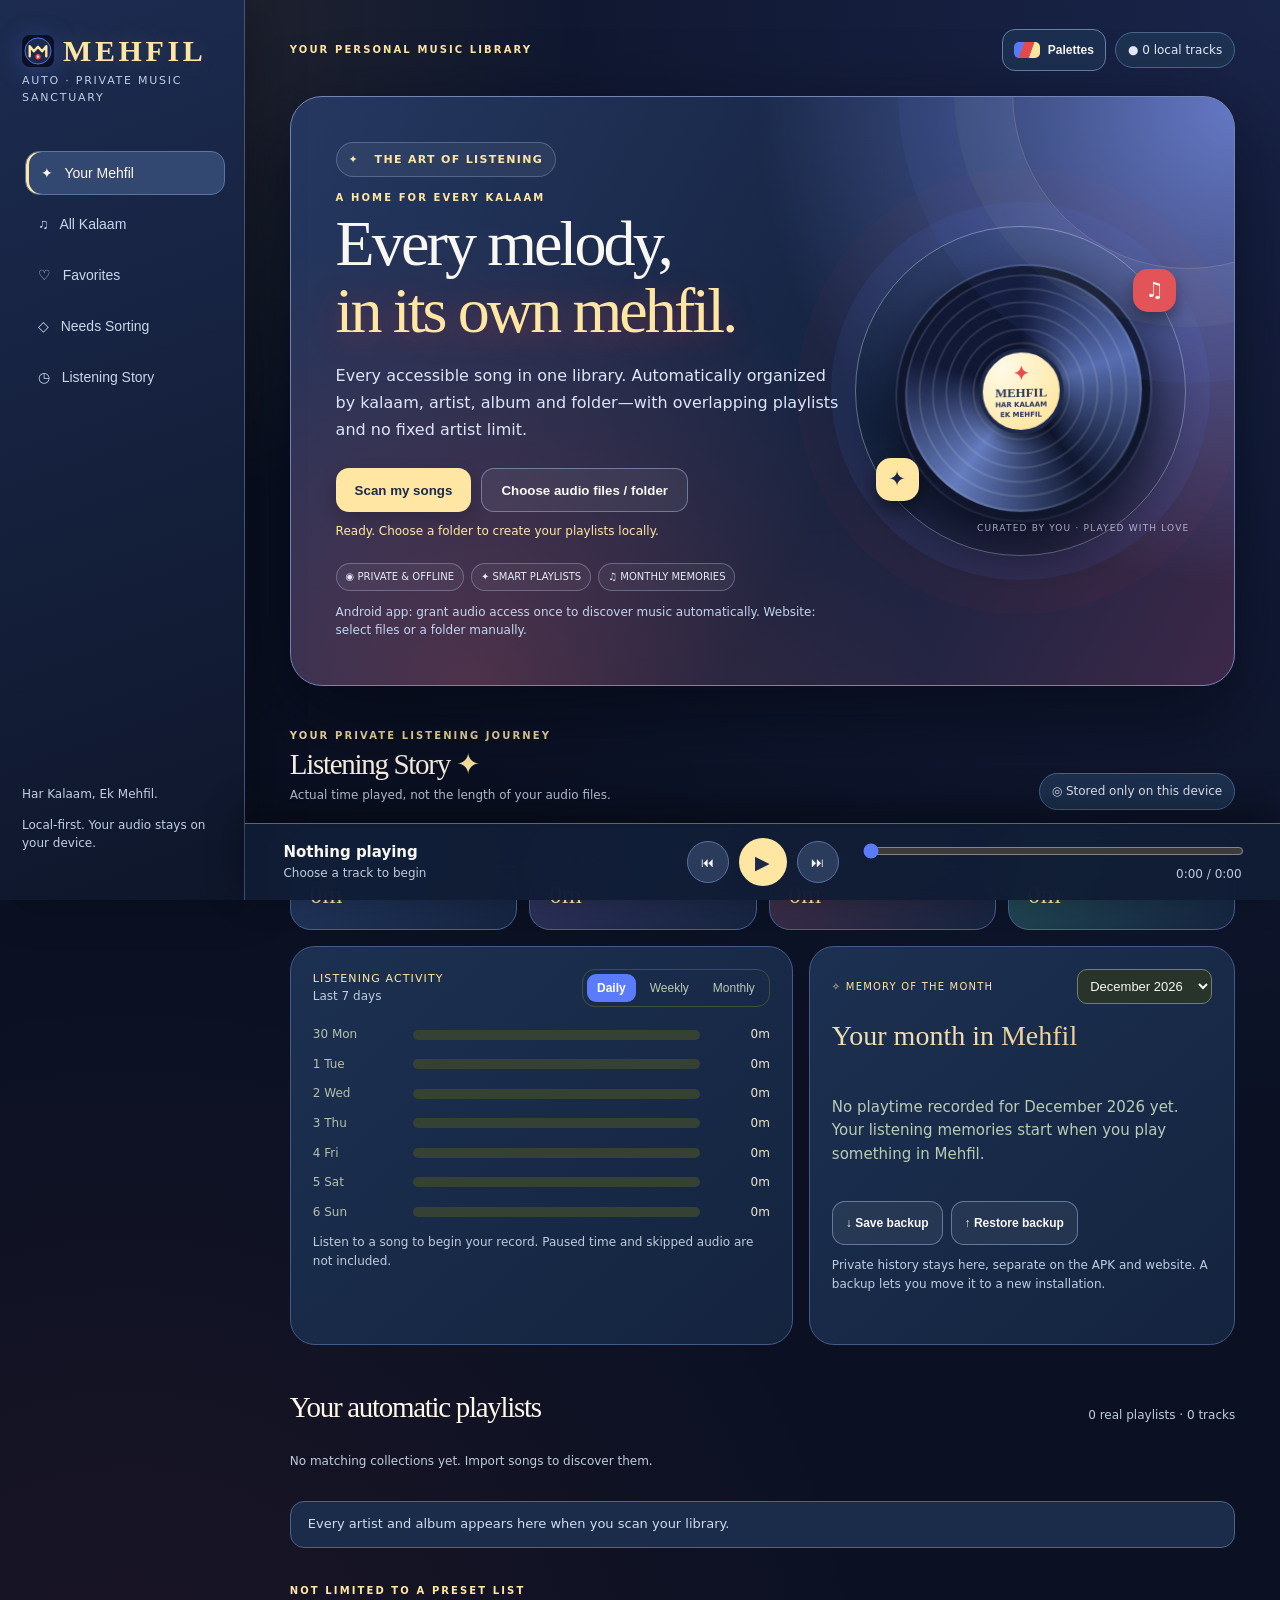
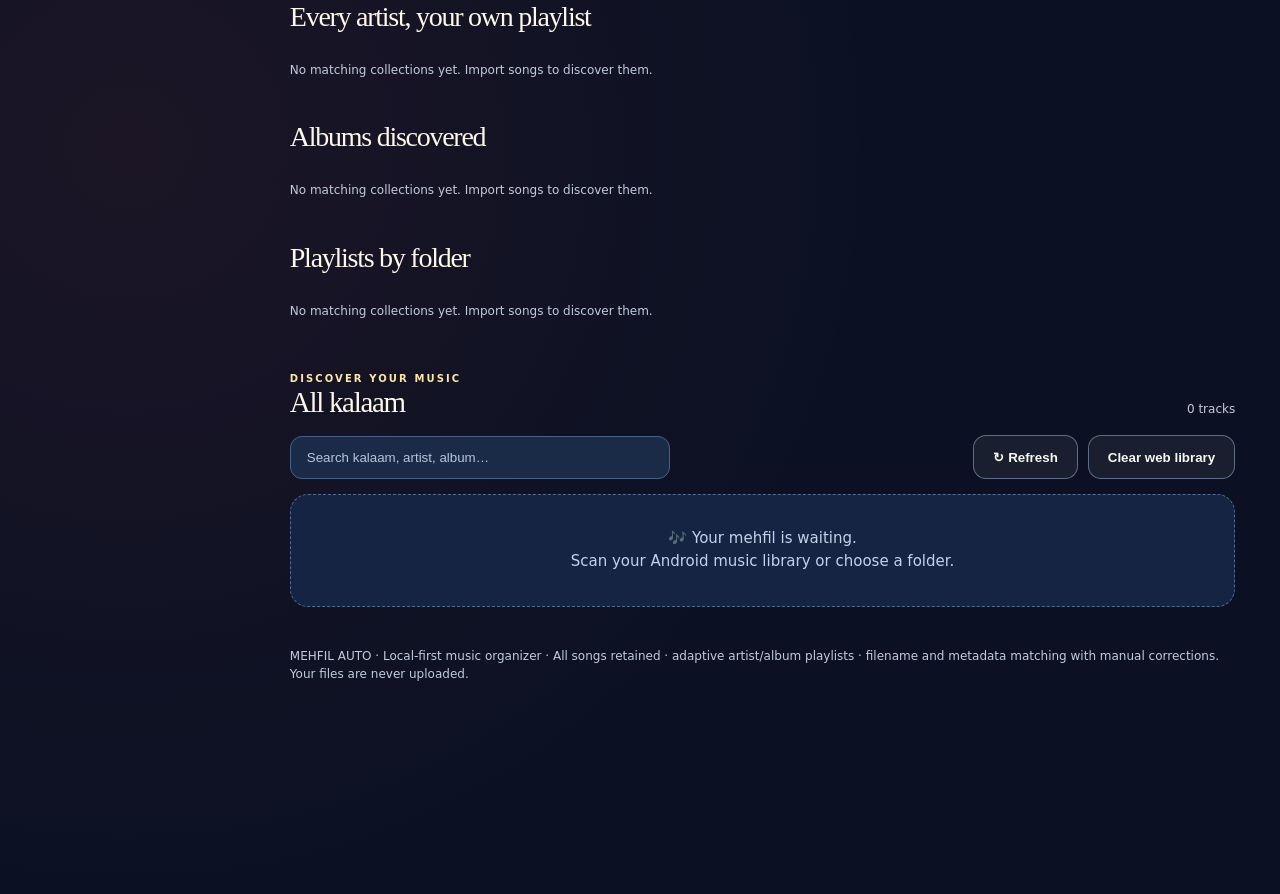
==== commit 1d541a1d: "Show Mehfil custom monogram in mobile and desktop app headers" ====
--- a/mehfil-auto/android/app/src/main/assets/index.html
+++ b/mehfil-auto/android/app/src/main/assets/index.html
@@ -119,9 +119,14 @@
 @media(max-width:520px){header{gap:6px}header .eyebrow{display:none}.theme-toggle{min-height:37px;padding:7px}.banner{border-radius:24px;padding:24px 17px}.banner h1{font-size:clamp(38px,10vw,55px)}.banner .lead{font-size:13px}.banner .actions .btn{padding:10px 12px;font-size:12px}.category{padding:15px;min-height:122px}.category strong{font-size:16px}.category small{font-size:11px}.hero-features span{font-size:9px}.install-header-link{font-size:11px;padding:8px 9px;min-height:37px}.pill{font-size:10px;padding:6px}}
 @media(prefers-reduced-motion:reduce){.float-note{animation:none!important}.vinyl-disc{transition:none!important}.category:hover,.btn:hover{transform:none!important}}
 
+
+/* SVG monogram integrated across web + APK shell */
+.mehfil-logo-icon{width:32px;height:32px;display:inline-block;vertical-align:middle;flex:none;filter:drop-shadow(0 4px 12px #5b7cfa4f)}
+.brand{display:flex;align-items:center;gap:9px;white-space:nowrap}.mobile-brand .mehfil-logo-icon{width:29px;height:29px;margin-right:4px;vertical-align:-7px}
+@media(max-width:850px){.brand{gap:5px}}
 </style></head><body>
-<div class="app"><aside class="sidebar"><div class="brand">MEHFIL</div><div class="subtitle">AUTO · Private music sanctuary</div><div class="nav"><button class="active" id="nav-home">✦ &nbsp; Your Mehfil</button><button id="nav-all">♫ &nbsp; All Kalaam</button><button id="nav-favorites">♡ &nbsp; Favorites</button><button id="nav-unclassified">◇ &nbsp; Needs Sorting</button><button id="nav-insights">◷ &nbsp; Listening Story</button></div><div class="left-info">Har Kalaam, Ek Mehfil.<p>Local-first. Your audio stays on your device.</p></div></aside>
-<main class="main"><header><span class="mobile-brand">MEHFIL <span style="color:#fff;font-size:12px">AUTO</span></span><span class="eyebrow" id="topline">YOUR PERSONAL MUSIC LIBRARY</span><button class="theme-toggle" id="palette-toggle" type="button" aria-label="Switch colour palette" aria-pressed="false"><span class="theme-swatch"></span><span class="toggle-text">Palettes</span></button><span class="pill" id="library-status">● Local & private</span></header>
+<div class="app"><aside class="sidebar"><div class="brand"><svg class="mehfil-logo-icon" viewBox="0 0 108 108" aria-hidden="true" focusable="false"><rect width="108" height="108" rx="26" fill="#0b1123"/><circle cx="54" cy="54" r="44" fill="#1b2a4d" stroke="#5b7cfa" stroke-width="3"/><path d="M26 72V38L40 55L54 40L68 55L82 38V72" stroke="#ffe7a3" stroke-width="8" fill="none" stroke-linecap="round" stroke-linejoin="round"/><circle cx="54" cy="73" r="9" fill="#e94b4b"/><path d="M51 67L59 73L51 79Z" fill="#fff7e8"/></svg><span>MEHFIL</span></div><div class="subtitle">AUTO · Private music sanctuary</div><div class="nav"><button class="active" id="nav-home">✦ &nbsp; Your Mehfil</button><button id="nav-all">♫ &nbsp; All Kalaam</button><button id="nav-favorites">♡ &nbsp; Favorites</button><button id="nav-unclassified">◇ &nbsp; Needs Sorting</button><button id="nav-insights">◷ &nbsp; Listening Story</button></div><div class="left-info">Har Kalaam, Ek Mehfil.<p>Local-first. Your audio stays on your device.</p></div></aside>
+<main class="main"><header><span class="mobile-brand"><svg class="mehfil-logo-icon" viewBox="0 0 108 108" aria-hidden="true" focusable="false"><rect width="108" height="108" rx="26" fill="#0b1123"/><circle cx="54" cy="54" r="44" fill="#1b2a4d" stroke="#5b7cfa" stroke-width="3"/><path d="M26 72V38L40 55L54 40L68 55L82 38V72" stroke="#ffe7a3" stroke-width="8" fill="none" stroke-linecap="round" stroke-linejoin="round"/><circle cx="54" cy="73" r="9" fill="#e94b4b"/><path d="M51 67L59 73L51 79Z" fill="#fff7e8"/></svg>MEHFIL <span style="color:#fff;font-size:12px">AUTO</span></span><span class="eyebrow" id="topline">YOUR PERSONAL MUSIC LIBRARY</span><button class="theme-toggle" id="palette-toggle" type="button" aria-label="Switch colour palette" aria-pressed="false"><span class="theme-swatch"></span><span class="toggle-text">Palettes</span></button><span class="pill" id="library-status">● Local & private</span></header>
 <div class="banner"><div class="hero-copy"><div class="hero-badge">✦ &nbsp; THE ART OF LISTENING</div><div class="eyebrow">A home for every kalaam</div><h1>Every melody,<br><span class="gold">in its own mehfil.</span></h1><p class="lead">Every accessible song in one library. Automatically organized by kalaam, artist, album and folder—with overlapping playlists and no fixed artist limit.</p><div class="actions"><button class="btn" id="scan">Scan my songs</button><button class="btn alt" id="pick">Choose audio files / folder</button><button class="btn alt hidden" id="folder-android">＋ Add music folder</button><input id="files" type="file" accept="audio/*" multiple hidden><input id="folder" type="file" accept="audio/*" webkitdirectory multiple hidden></div><div id="status" class="status" aria-live="polite"></div><div class="hero-features"><span>◉ PRIVATE & OFFLINE</span><span>✦ SMART PLAYLISTS</span><span>♫ MONTHLY MEMORIES</span></div><div class="hint" id="permission-note">Android app: grant audio access once to discover music automatically. Website: select files or a folder manually.</div></div><div class="hero-art" aria-hidden="true"><div class="hero-orbit"></div><div class="vinyl-disc"><div class="vinyl-core"><span>✦</span><strong>MEHFIL</strong><small>HAR KALAAM<br>EK MEHFIL</small></div></div><div class="float-note note-a">♫</div><div class="float-note note-b">✦</div><div class="hero-micro">CURATED BY YOU · PLAYED WITH LOVE</div></div></div>
 <section id="insights" class="insights" aria-labelledby="insight-title"><div class="insight-head"><div><div class="eyebrow">YOUR PRIVATE LISTENING JOURNEY</div><h2 id="insight-title">Listening Story <span class="gold">✦</span></h2><p class="muted small" style="margin:5px 0">Actual time played, not the length of your audio files.</p></div><span class="pill">◎ Stored only on this device</span></div>
 <div class="stat-grid" aria-label="Listening totals"><div class="stat-tile"><span>Today</span><strong id="stat-today">0m</strong></div><div class="stat-tile"><span>This week</span><strong id="stat-week">0m</strong></div><div class="stat-tile"><span>This month</span><strong id="stat-month">0m</strong></div><div class="stat-tile"><span>All time</span><strong id="stat-all">0m</strong></div></div>
@@ -157,12 +162,36 @@
 if(categories.some(k=>MehfilClassifier.PRESETS.some(c=>c[0]===k&&!['nusrat','aziz','sabri','farid','reshma','sartaj'].includes(k))))categories=categories.filter(k=>k!=='other');
 else if(!categories.includes('other'))categories.push('other');
 return {...s,id,title:s.title||s.name||'Untitled',artist:d.artist,album:d.album,duration:Number(s.duration)||0,folder:d.folder,categories};}
-function receive(songs){if(typeof songs==='string'){try{songs=JSON.parse(songs)}catch(e){msg('Could not read music scan results.');return;}}const seen=new Set();tracks=(songs||[]).map(fix).filter(s=>{if(seen.has(s.id))return false;seen.add(s.id);return true;}); tracks.sort((a,b)=>a.title.localeCompare(b.title));msg(`Found ${tracks.length} audio tracks. ${tracks.filter(s=>s.categories.includes('other')).length} have no confident theme yet. They still appear in All Kalaam, Artist and Folder lists.`);update();}
+function receive(songs){if(typeof songs==='string'){try{songs=JSON.parse(songs)}catch(e){msg('Could not read music scan results.');return;}}const seen=new Set();tracks=(songs||[]).map(fix).filter(s=>{if(seen.has(s.id))return false;seen.add(s.id);return true;}); tracks.sort((a,b)=>a.title.localeCompare(b.title));msg(`Found ${tracks.length} audio tracks. ${tracks.filter(s=>s.categories.includes('other')).length} have no confident theme yet. They still appear in All Kalaam, Artist and Folder lists.`);if(native){syncNativeQueue();const p=playerState();syncServiceMedia(p)}update();}
+// Send compact batches of ALL accessible songs to the Android background player.
+function syncNativeQueue(){
+ if(!native||!AndroidBridge.queueBegin)return;
+ AndroidBridge.queueBegin();
+ for(let i=0;i<tracks.length;i+=110){
+  const part=tracks.slice(i,i+110).filter(t=>t.uri).map(t=>({id:t.id,uri:t.uri,title:t.title,artist:t.artist}));
+  if(part.length)AndroidBridge.queueAppend(JSON.stringify(part));
+ }
+ AndroidBridge.queueFinish();
+}
+function syncServiceMedia(state){
+ if(!native||!state||!state.uri)return;
+ const match=tracks.find(t=>t.uri===state.uri||t.id===state.id);
+ if(!match)return;
+ if(playingId!==match.id){
+  listeningTick({position:0,playing:false});
+  playingId=match.id;listeningSample=null;
+  $('now-title').textContent=match.title;$('now-artist').textContent=match.artist;
+  if(state.playing)startListening(match);renderList();
+ }
+ const isPlaying=state.playing===true;
+ if(paused===isPlaying){listeningTick(state);listeningSample=null;}
+ paused=!isPlaying;nativeLoading=false;$('play').textContent=isPlaying?'Ⅱ':'▶';
+}
 let nativeScanBuffer=[];
 window.Mehfil={receiveSongs:receive,beginScan:()=>{nativeScanBuffer=[];msg('Scanning all accessible audio…');},
 receiveChunk:data=>{try{const chunk=JSON.parse(data);if(Array.isArray(chunk))nativeScanBuffer.push(...chunk)}catch(e){msg('Could not read a batch of music metadata.')}},
 endScan:()=>{receive(nativeScanBuffer);nativeScanBuffer=[]},
-onScanNotice:message=>msg(message),onPermissionDenied:()=>msg('Audio access is required for automatic scanning. Allow Music & audio access in Android settings.'),onPlayerError:e=>{listeningTick();listeningSample=null;nativeLoading=false;paused=true;$('play').textContent='▶';msg(`Cannot play this track: ${e}`)},onPlaying:uri=>{const t=current();if(t&&t.uri===uri){nativeLoading=false;startListening(t)}},onBackupSaved:message=>$('insight-status').textContent=message};
+onScanNotice:message=>msg(message),onPermissionDenied:()=>msg('Audio access is required for automatic scanning. Allow Music & audio access in Android settings.'),onPlayerError:e=>{listeningTick();listeningSample=null;nativeLoading=false;paused=true;$('play').textContent='▶';msg(`Cannot play this track: ${e}`)},onPlaying:uri=>{const t=current();if(t&&t.uri===uri){nativeLoading=false;startListening(t)}},onBackupSaved:message=>$('insight-status').textContent=message,onServiceState:raw=>{try{const x=JSON.parse(raw);syncServiceMedia({id:x.id,uri:x.uri,playing:x.playing,position:(Number(x.position)||0)/1000,duration:(Number(x.duration)||0)/1000})}catch(e){}}};
 let showArtists=false,showAlbums=false,showFolders=false;
 function makeCategoryCard(c){const [id,title,icon,desc]=c,b=document.createElement('button');b.className='category';
 const pict=document.createElement('span');pict.className='icon';pict.textContent=icon;
@@ -190,7 +219,7 @@
 $('edit-save').onclick=()=>{if(!editing)return;const selectedCats=[...$('edit-checks').querySelectorAll('input:checked')].map(x=>x.value);overrides[editing.id]=selectedCats;localStorage.setItem('mehfil_overrides_v1',JSON.stringify(overrides));editing.categories=selectedCats;$('editor').classList.add('hidden');renderCats();renderList();};$('edit-cancel').onclick=()=>$('editor').classList.add('hidden');
 
 // Count observed media-position progress while playback is active. Seeking and pauses do not add playtime.
-function playerState(){if(native){try{const x=JSON.parse(AndroidBridge.position());return {position:Math.max(0,Number(x.position)||0)/1000,duration:Math.max(0,Number(x.duration)||0)/1000,playing:x.playing===true,ended:x.ended===true}}catch(e){return {position:0,duration:0,playing:false,ended:false}}}return {position:Number(webAudio.currentTime)||0,duration:Number(webAudio.duration)||0,playing:!webAudio.paused&&!webAudio.ended,ended:webAudio.ended};}
+function playerState(){if(native){try{const x=JSON.parse(AndroidBridge.position());return {position:Math.max(0,Number(x.position)||0)/1000,duration:Math.max(0,Number(x.duration)||0)/1000,playing:x.playing===true,ended:x.ended===true,uri:x.uri||'',id:x.id||''}}catch(e){return {position:0,duration:0,playing:false,ended:false}}}return {position:Number(webAudio.currentTime)||0,duration:Number(webAudio.duration)||0,playing:!webAudio.paused&&!webAudio.ended,ended:webAudio.ended};}
 function startListening(t){history.recordStart(t);const x=playerState();listeningSample={id:t.id,position:x.position,at:Date.now(),playing:true};refreshInsights();}
 function listeningTick(next){if(!playingId)return;const t=current();if(!t)return;const state=next||playerState();const now=Date.now(),before=listeningSample;
 if(before&&before.id===playingId&&before.playing){const deltaTime=Math.max(0,(now-before.at)/1000);const progressed=Math.max(0,state.position-before.position);const credited=Math.min(deltaTime,progressed);if(credited>0.02)history.recordSeconds(t,before.at,credited);}
@@ -211,10 +240,10 @@
 window.addEventListener('pagehide',()=>{listeningTick();history.flush()});document.addEventListener('visibilitychange',()=>{if(document.hidden){listeningTick();history.flush()}else{listeningTick();refreshInsights()}});
 
 function current(){return tracks.find(t=>t.id===playingId)}
-function playTrack(t){if(!t)return;listeningTick();listeningSample=null;if(!(native&&t.uri)&&!t.file){msg('Re-select local files to play this recording.');return;}playingId=t.id;paused=false;$('now-title').textContent=t.title;$('now-artist').textContent=t.artist;$('play').textContent='Ⅱ';if(native&&t.uri){nativeLoading=true;window.AndroidBridge.play(t.uri)}else if(t.file){webAudio.pause();if(webAudio.src.startsWith('blob:'))URL.revokeObjectURL(webAudio.src);webAudio.src=URL.createObjectURL(t.file);webAudio.play().then(()=>{if(playingId===t.id)startListening(t)}).catch(e=>{paused=true;$('play').textContent='▶';msg('Playback unavailable: '+e.message)})}renderList()}
+function playTrack(t){if(!t)return;listeningTick();listeningSample=null;if(!(native&&t.uri)&&!t.file){msg('Re-select local files to play this recording.');return;}playingId=t.id;paused=false;$('now-title').textContent=t.title;$('now-artist').textContent=t.artist;$('play').textContent='Ⅱ';if(native&&t.uri){nativeLoading=true;window.AndroidBridge.play(t.uri,t.title,t.artist,t.id)}else if(t.file){webAudio.pause();if(webAudio.src.startsWith('blob:'))URL.revokeObjectURL(webAudio.src);webAudio.src=URL.createObjectURL(t.file);webAudio.play().then(()=>{if(playingId===t.id)startListening(t)}).catch(e=>{paused=true;$('play').textContent='▶';msg('Playback unavailable: '+e.message)})}renderList()}
 function toggle(){const t=current();if(!t){if(tracks[0])playTrack(tracks[0]);return}listeningTick();if(native){if(paused){AndroidBridge.resume();paused=false}else{AndroidBridge.pause();paused=true}}else if(webAudio.paused){webAudio.play().catch(()=>{});paused=false}else{webAudio.pause();paused=true}const state=playerState();listeningSample={id:t.id,position:state.position,at:Date.now(),playing:!paused};$('play').textContent=paused?'▶':'Ⅱ'}
 function skip(dir){const arr=selectedTracks().length?selectedTracks():tracks;if(!arr.length)return;const i=arr.findIndex(x=>x.id===playingId);playTrack(arr[(i+dir+arr.length)%arr.length]);}
-$('play').onclick=toggle;$('prev').onclick=()=>skip(-1);$('next').onclick=()=>skip(1);webAudio.onended=()=>{listeningTick();skip(1)};webAudio.ontimeupdate=updatePlayer;function updatePlayer(){const state=playerState();listeningTick(state);const {position:pos,duration:dur}=state;if(state.ended&&native&&!nativeLoading&&current()){skip(1);return}if(dur){$('seek').value=Math.min(1000,Math.max(0,Math.floor(pos/dur*1000)));$('time').textContent=`${format(pos)} / ${format(dur)}`;}}setInterval(updatePlayer,950);$('seek').onchange=e=>{const t=current();if(!t)return;listeningTick();listeningSample=null;const fraction=Number(e.target.value)/1000;if(native){const d=JSON.parse(AndroidBridge.position()).duration;AndroidBridge.seek(Math.floor(d*fraction))}else if(webAudio.duration)webAudio.currentTime=webAudio.duration*fraction};
+$('play').onclick=toggle;$('prev').onclick=()=>skip(-1);$('next').onclick=()=>skip(1);webAudio.onended=()=>{listeningTick();skip(1)};webAudio.ontimeupdate=updatePlayer;function updatePlayer(){const state=playerState();if(native)syncServiceMedia(state);listeningTick(state);const {position:pos,duration:dur}=state;if(state.ended&&native&&!nativeLoading&&current()){skip(1);return}if(dur){$('seek').value=Math.min(1000,Math.max(0,Math.floor(pos/dur*1000)));$('time').textContent=`${format(pos)} / ${format(dur)}`;}}setInterval(updatePlayer,950);$('seek').onchange=e=>{const t=current();if(!t)return;listeningTick();listeningSample=null;const fraction=Number(e.target.value)/1000;if(native){const d=JSON.parse(AndroidBridge.position()).duration;AndroidBridge.seek(Math.floor(d*fraction))}else if(webAudio.duration)webAudio.currentTime=webAudio.duration*fraction};
 function scan(){if(native){msg('Checking music permission and scanning your device…');AndroidBridge.requestAndScan()}else{$('folder').click();msg('In a browser, choose an audio folder; automatic Android scanning needs the APK.')}}
 $('scan').onclick=scan;$('scan2').onclick=scan;$('pick').onclick=()=>$('files').click();$('folder-android').onclick=()=>{if(native&&AndroidBridge.chooseFolder)AndroidBridge.chooseFolder()};
 function textFrame(bytes,enc){try{let start=1;let data=bytes.subarray(start),decoded='';if(enc===1||enc===2){let be=enc===2;if(data[0]===0xfe&&data[1]===0xff){be=true;data=data.slice(2)}else if(data[0]===0xff&&data[1]===0xfe){be=false;data=data.slice(2)}if(be){const switched=new Uint8Array(data.length);for(let i=0;i+1<data.length;i+=2){switched[i]=data[i+1];switched[i+1]=data[i]}data=switched}decoded=new TextDecoder('utf-16le').decode(data)}else decoded=new TextDecoder(enc===0?'iso-8859-1':'utf-8').decode(data);return decoded.replace(/\0/g,'').trim().slice(0,240)}catch(e){return ''}}
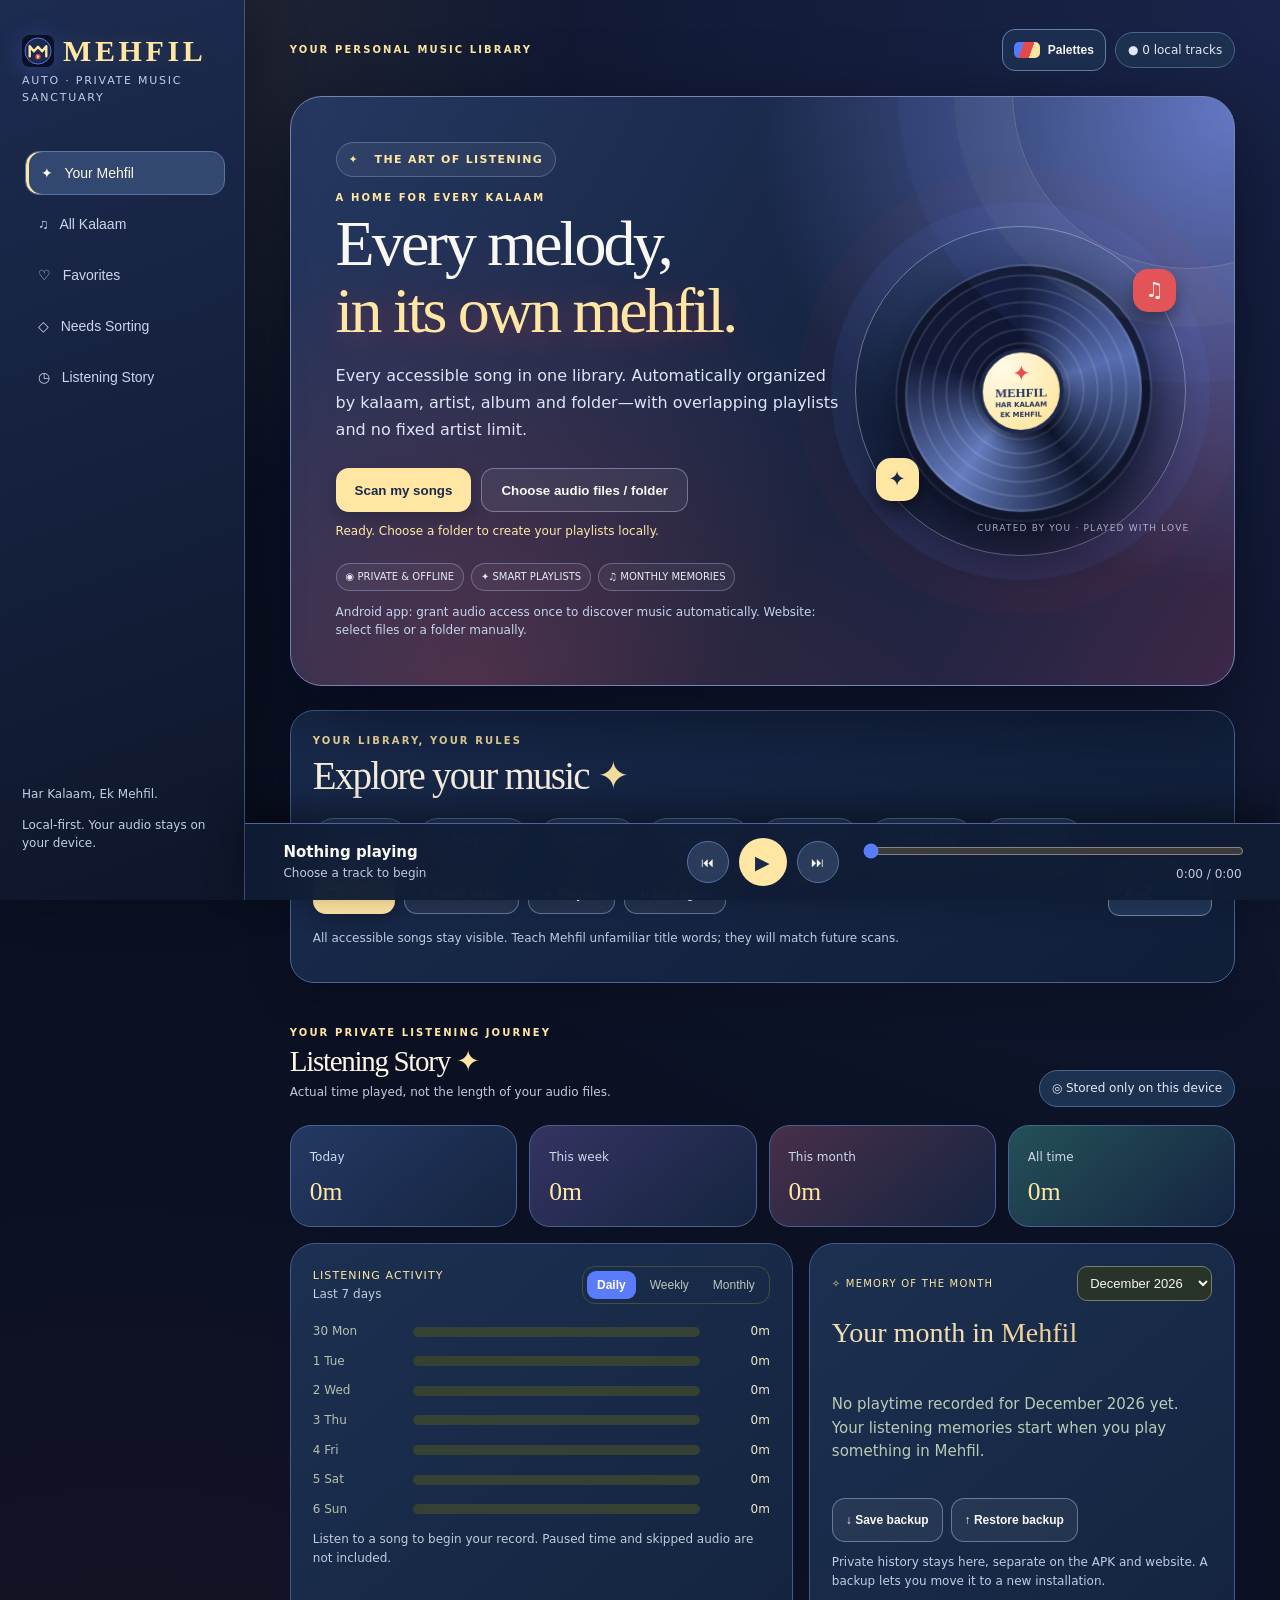
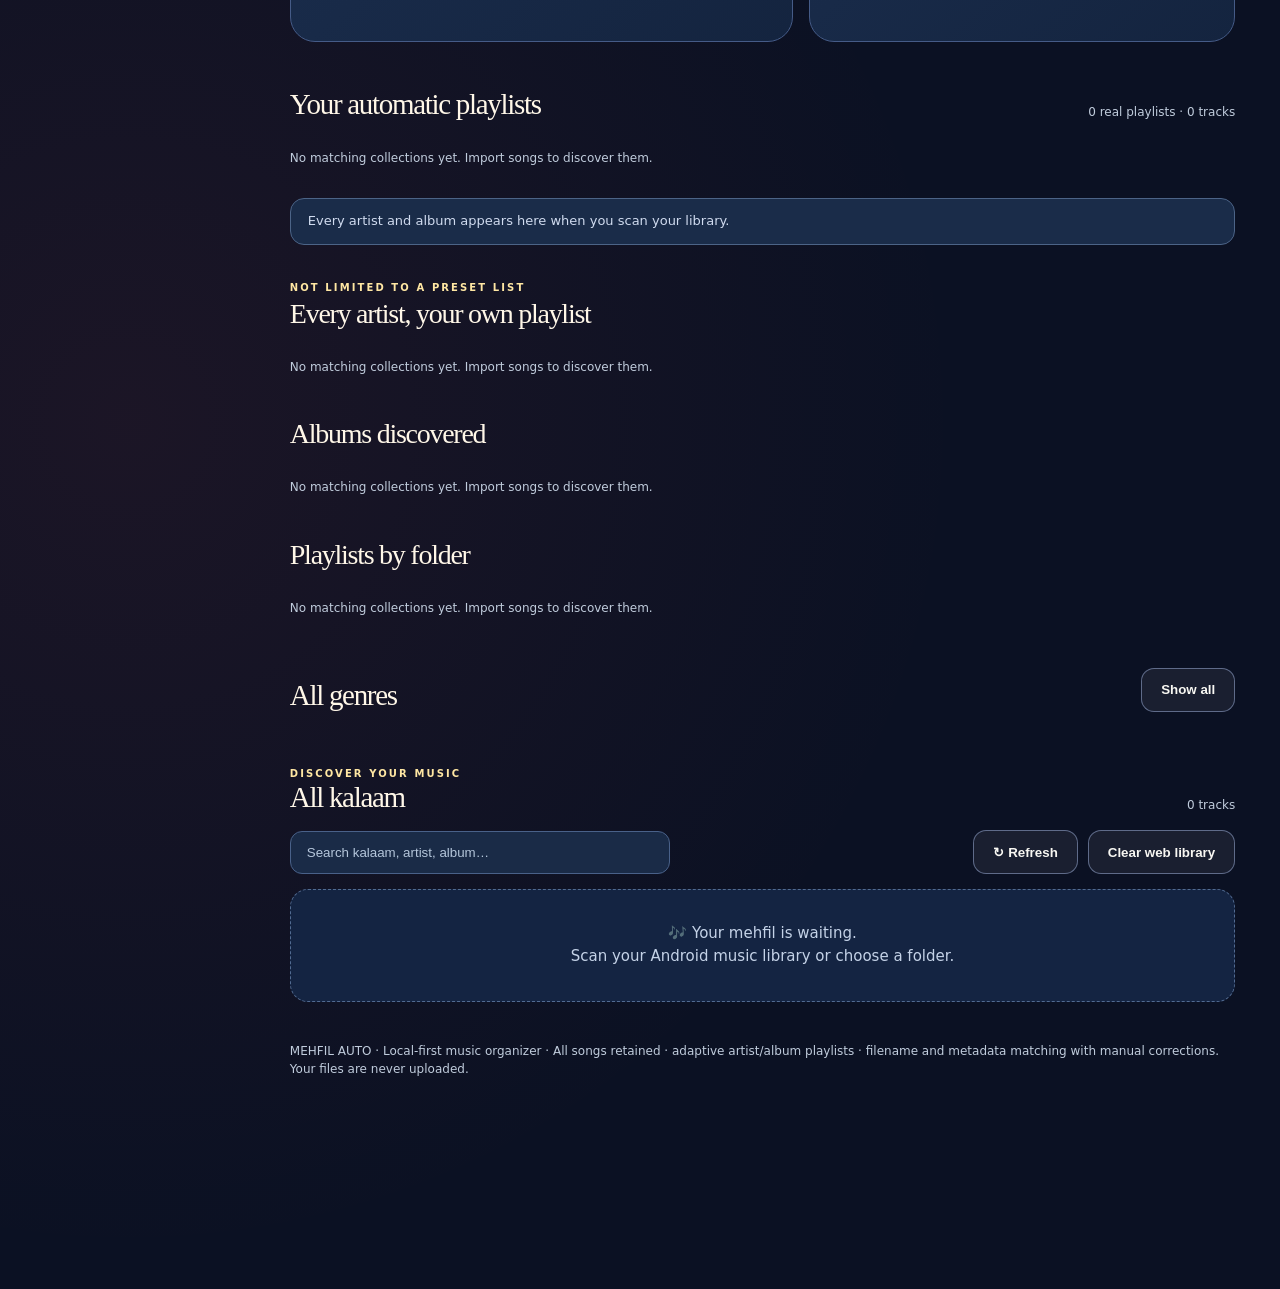
==== commit 4561cc20: "Load v5 classifier learning and library UI in existing Mehfil edition" ====
--- a/mehfil-auto/android/app/src/main/assets/index.html
+++ b/mehfil-auto/android/app/src/main/assets/index.html
@@ -124,7 +124,7 @@
 .mehfil-logo-icon{width:32px;height:32px;display:inline-block;vertical-align:middle;flex:none;filter:drop-shadow(0 4px 12px #5b7cfa4f)}
 .brand{display:flex;align-items:center;gap:9px;white-space:nowrap}.mobile-brand .mehfil-logo-icon{width:29px;height:29px;margin-right:4px;vertical-align:-7px}
 @media(max-width:850px){.brand{gap:5px}}
-</style></head><body>
+</style><link rel="stylesheet" href="enhancement.css"></head><body>
 <div class="app"><aside class="sidebar"><div class="brand"><svg class="mehfil-logo-icon" viewBox="0 0 108 108" aria-hidden="true" focusable="false"><rect width="108" height="108" rx="26" fill="#0b1123"/><circle cx="54" cy="54" r="44" fill="#1b2a4d" stroke="#5b7cfa" stroke-width="3"/><path d="M26 72V38L40 55L54 40L68 55L82 38V72" stroke="#ffe7a3" stroke-width="8" fill="none" stroke-linecap="round" stroke-linejoin="round"/><circle cx="54" cy="73" r="9" fill="#e94b4b"/><path d="M51 67L59 73L51 79Z" fill="#fff7e8"/></svg><span>MEHFIL</span></div><div class="subtitle">AUTO · Private music sanctuary</div><div class="nav"><button class="active" id="nav-home">✦ &nbsp; Your Mehfil</button><button id="nav-all">♫ &nbsp; All Kalaam</button><button id="nav-favorites">♡ &nbsp; Favorites</button><button id="nav-unclassified">◇ &nbsp; Needs Sorting</button><button id="nav-insights">◷ &nbsp; Listening Story</button></div><div class="left-info">Har Kalaam, Ek Mehfil.<p>Local-first. Your audio stays on your device.</p></div></aside>
 <main class="main"><header><span class="mobile-brand"><svg class="mehfil-logo-icon" viewBox="0 0 108 108" aria-hidden="true" focusable="false"><rect width="108" height="108" rx="26" fill="#0b1123"/><circle cx="54" cy="54" r="44" fill="#1b2a4d" stroke="#5b7cfa" stroke-width="3"/><path d="M26 72V38L40 55L54 40L68 55L82 38V72" stroke="#ffe7a3" stroke-width="8" fill="none" stroke-linecap="round" stroke-linejoin="round"/><circle cx="54" cy="73" r="9" fill="#e94b4b"/><path d="M51 67L59 73L51 79Z" fill="#fff7e8"/></svg>MEHFIL <span style="color:#fff;font-size:12px">AUTO</span></span><span class="eyebrow" id="topline">YOUR PERSONAL MUSIC LIBRARY</span><button class="theme-toggle" id="palette-toggle" type="button" aria-label="Switch colour palette" aria-pressed="false"><span class="theme-swatch"></span><span class="toggle-text">Palettes</span></button><span class="pill" id="library-status">● Local & private</span></header>
 <div class="banner"><div class="hero-copy"><div class="hero-badge">✦ &nbsp; THE ART OF LISTENING</div><div class="eyebrow">A home for every kalaam</div><h1>Every melody,<br><span class="gold">in its own mehfil.</span></h1><p class="lead">Every accessible song in one library. Automatically organized by kalaam, artist, album and folder—with overlapping playlists and no fixed artist limit.</p><div class="actions"><button class="btn" id="scan">Scan my songs</button><button class="btn alt" id="pick">Choose audio files / folder</button><button class="btn alt hidden" id="folder-android">＋ Add music folder</button><input id="files" type="file" accept="audio/*" multiple hidden><input id="folder" type="file" accept="audio/*" webkitdirectory multiple hidden></div><div id="status" class="status" aria-live="polite"></div><div class="hero-features"><span>◉ PRIVATE & OFFLINE</span><span>✦ SMART PLAYLISTS</span><span>♫ MONTHLY MEMORIES</span></div><div class="hint" id="permission-note">Android app: grant audio access once to discover music automatically. Website: select files or a folder manually.</div></div><div class="hero-art" aria-hidden="true"><div class="hero-orbit"></div><div class="vinyl-disc"><div class="vinyl-core"><span>✦</span><strong>MEHFIL</strong><small>HAR KALAAM<br>EK MEHFIL</small></div></div><div class="float-note note-a">♫</div><div class="float-note note-b">✦</div><div class="hero-micro">CURATED BY YOU · PLAYED WITH LOVE</div></div></div>
@@ -272,4 +272,4 @@
  const hero=document.querySelector('.banner'),vinyl=document.querySelector('.vinyl-disc');
  if(hero&&vinyl){hero.addEventListener('pointermove',function(e){const r=hero.getBoundingClientRect();vinyl.style.setProperty('--rx',((e.clientY-r.top-r.height/2)/r.height*14)+'deg');vinyl.style.setProperty('--ry',((e.clientX-r.left-r.width/2)/r.width*-14)+'deg')},{passive:true});hero.addEventListener('pointerleave',function(){vinyl.style.removeProperty('--rx');vinyl.style.removeProperty('--ry')});}
 }
-</script></body></html>
+</script><script src="enhancement.js"></script></body></html>
--- a/mehfil-auto/android/app/src/main/assets/enhancement.css
+++ b/mehfil-auto/android/app/src/main/assets/enhancement.css
@@ -0,0 +1,49 @@
+
+/* Mehfil Aura v5 · Lark-inspired navigation, not Lark's artwork or trademarks */
+.music-desk{margin:24px 0 35px;padding:22px;border-radius:24px;border:1px solid #4b6593;background:linear-gradient(140deg,#1a2b4d,#101e38);box-shadow:0 14px 45px #0003}
+.music-desk h2{font-size:clamp(26px,3.4vw,39px);margin:5px 0 17px}
+.desk-tabs{display:flex;gap:9px;overflow-x:auto;scrollbar-width:thin;padding:3px 0 12px}
+.desk-tabs button{flex:none;cursor:pointer;min-height:42px;border-radius:28px;padding:11px 16px;background:#273b62;border:1px solid #53719c;color:#eff2f8;font:650 13px system-ui}
+.desk-tabs button:hover,.desk-tabs button:focus-visible{background:#5b7cfa;border-color:#acc0ff}
+.desk-actions{display:flex;align-items:center;gap:9px;flex-wrap:wrap;margin-bottom:13px}
+.desk-actions .btn{font-size:12px;min-height:40px;padding:10px 14px}
+#desk-sort{background:#223758;color:#f8f7f2;border:1px solid #7084a8;border-radius:11px;padding:11px;min-height:42px;font:inherit;margin-left:auto}
+#genre-section{scroll-margin-top:25px}
+.desk-more{display:block;width:100%;margin:14px 0;padding:16px;border:1px solid #6983b2;border-radius:15px;cursor:pointer;background:#203459;color:#fff0bd;font-weight:750}
+.desk-more:hover{background:#2a4577}
+.desk-teach-card{background:linear-gradient(145deg,#25385b,#14243e);padding:28px;border-radius:26px;max-height:90vh;overflow:auto;width:min(510px,100%);border:1px solid #7286ae}
+.desk-teach-card h2{margin:10px 0 13px}
+.desk-teach-card label{display:grid;gap:8px;margin:16px 0;color:#e3eaf6;font-size:13px;font-weight:650}
+.desk-teach-card input,.desk-teach-card select{min-height:45px;width:100%;background:#15263f;color:#f8f7f2;padding:10px 12px;border:1px solid #697da6;border-radius:13px;font:inherit}
+.desk-rules{display:grid;gap:6px;margin-top:15px;max-height:170px;overflow:auto}
+.desk-rule{display:flex;align-items:center;justify-content:space-between;gap:10px;color:#f4ddb1;font-size:12px;padding:5px 0;border-bottom:1px solid #ffffff20}
+.desk-rule button{background:#293d5d;color:#ffe7a3;border-radius:10px;border:1px solid #657ca0;padding:6px;cursor:pointer}
+.desk-now{position:fixed;inset:0;z-index:60;display:flex;align-items:center;justify-content:center;backdrop-filter:blur(16px);background:#080e1df5;padding:15px}
+.desk-now-inner{width:min(600px,100%);max-height:96vh;overflow:auto;padding:clamp(18px,3vw,30px);border:1px solid #8494b3;border-radius:32px;background:radial-gradient(circle at 90% 2%,#5b7cfa58,transparent 41%),linear-gradient(145deg,#1e3054,#0d1a30);box-shadow:0 25px 85px #000c;text-align:center}
+.desk-now-top{display:flex;align-items:center;justify-content:space-between;gap:10px}
+.desk-now-top button{border-radius:11px;background:#263b60;border:1px solid #7b8dae;color:#fff4d8;padding:10px;cursor:pointer}
+.desk-record{margin:18px auto;width:min(58vw,223px);aspect-ratio:1;border:8px solid #10192e;border-radius:50%;background:repeating-radial-gradient(circle,#101a32 0 7px,#3e537f 8px 10px,#111b35 11px 21px);display:flex;flex-direction:column;align-items:center;justify-content:center;color:#ffe7a3;box-shadow:0 19px 42px #0008}
+.desk-record span{font:600 23px Georgia,serif;letter-spacing:.1em}
+.desk-record small{font-size:8px;letter-spacing:.09em;margin-top:5px}
+#desk-song{font:normal clamp(24px,4vw,37px) Georgia,serif;line-height:1.2;margin:8px auto 5px;overflow-wrap:anywhere;color:#f8f7f2}
+#desk-artist{margin:0 auto 21px}
+#desk-seek{width:100%}
+.desk-times{display:flex;justify-content:space-between;color:#cbd7e9;font-size:12px;margin-top:3px}
+.desk-buttons{display:flex;align-items:center;justify-content:center;gap:10px;margin:15px 0}
+.desk-buttons button{width:48px;height:48px;border-radius:50%;background:#284168;border:1px solid #6881b1;color:#fff7e8;cursor:pointer;font-size:21px}
+.desk-buttons .desk-main{width:65px;height:65px;background:#ffe7a3;color:#16213d;border:0;font-size:27px}
+.desk-buttons .enabled{background:#5b7cfa;border-color:#bdcaff}
+.desk-now-actions{display:flex;justify-content:center;gap:9px}
+.desk-now-actions button{padding:10px 15px;background:#263d63;border:1px solid #6079a4;border-radius:11px;color:#fff1d1;cursor:pointer}
+.desk-queue{border-top:1px solid #506992;margin-top:18px;padding:8px 0;max-height:27vh;overflow:auto}
+.desk-queue-row{width:100%;border:0;border-bottom:1px solid #ffffff1a;background:transparent;padding:11px 5px;display:flex;align-items:center;justify-content:space-between;gap:10px;color:#dee5f5;cursor:pointer;text-align:left}
+.desk-queue-row strong{overflow:hidden;text-overflow:ellipsis;white-space:nowrap}.desk-queue-row span{max-width:30%;white-space:nowrap;overflow:hidden;text-overflow:ellipsis;font-size:11px}
+.desk-queue-row.active{color:#ffe7a3}
+.player-title{cursor:pointer}.player-title:hover{color:#ffe7a3}
+html[data-palette="chandni"] .music-desk,html[data-palette="chandni"] .desk-teach-card{background:#fff9f2;border-color:#dfb7b0;color:#315c4c}
+html[data-palette="chandni"] .desk-tabs button,html[data-palette="chandni"] #desk-sort,html[data-palette="chandni"] .desk-teach-card input,html[data-palette="chandni"] .desk-teach-card select{background:#f4e4de;color:#315c4c;border-color:#dec5b8}
+html[data-palette="chandni"] .desk-teach-card label{color:#315c4c}
+html[data-palette="chandni"] .desk-now{background:#315c4ced}
+@media(max-width:850px){.music-desk{padding:18px 15px;margin:20px 0}.desk-now-inner{padding:18px}.desk-record{width:170px}.desk-now{padding:9px}}
+@media(max-width:420px){#desk-sort{margin-left:0}.desk-record{width:135px;margin:10px auto}.desk-buttons{gap:5px}.desk-buttons button{width:43px;height:43px}.desk-buttons .desk-main{width:54px;height:54px}.desk-now-inner{padding:15px}.desk-queue{max-height:22vh}}
+@media(prefers-reduced-motion:reduce){.desk-now,.desk-tabs *{transition:none!important}}
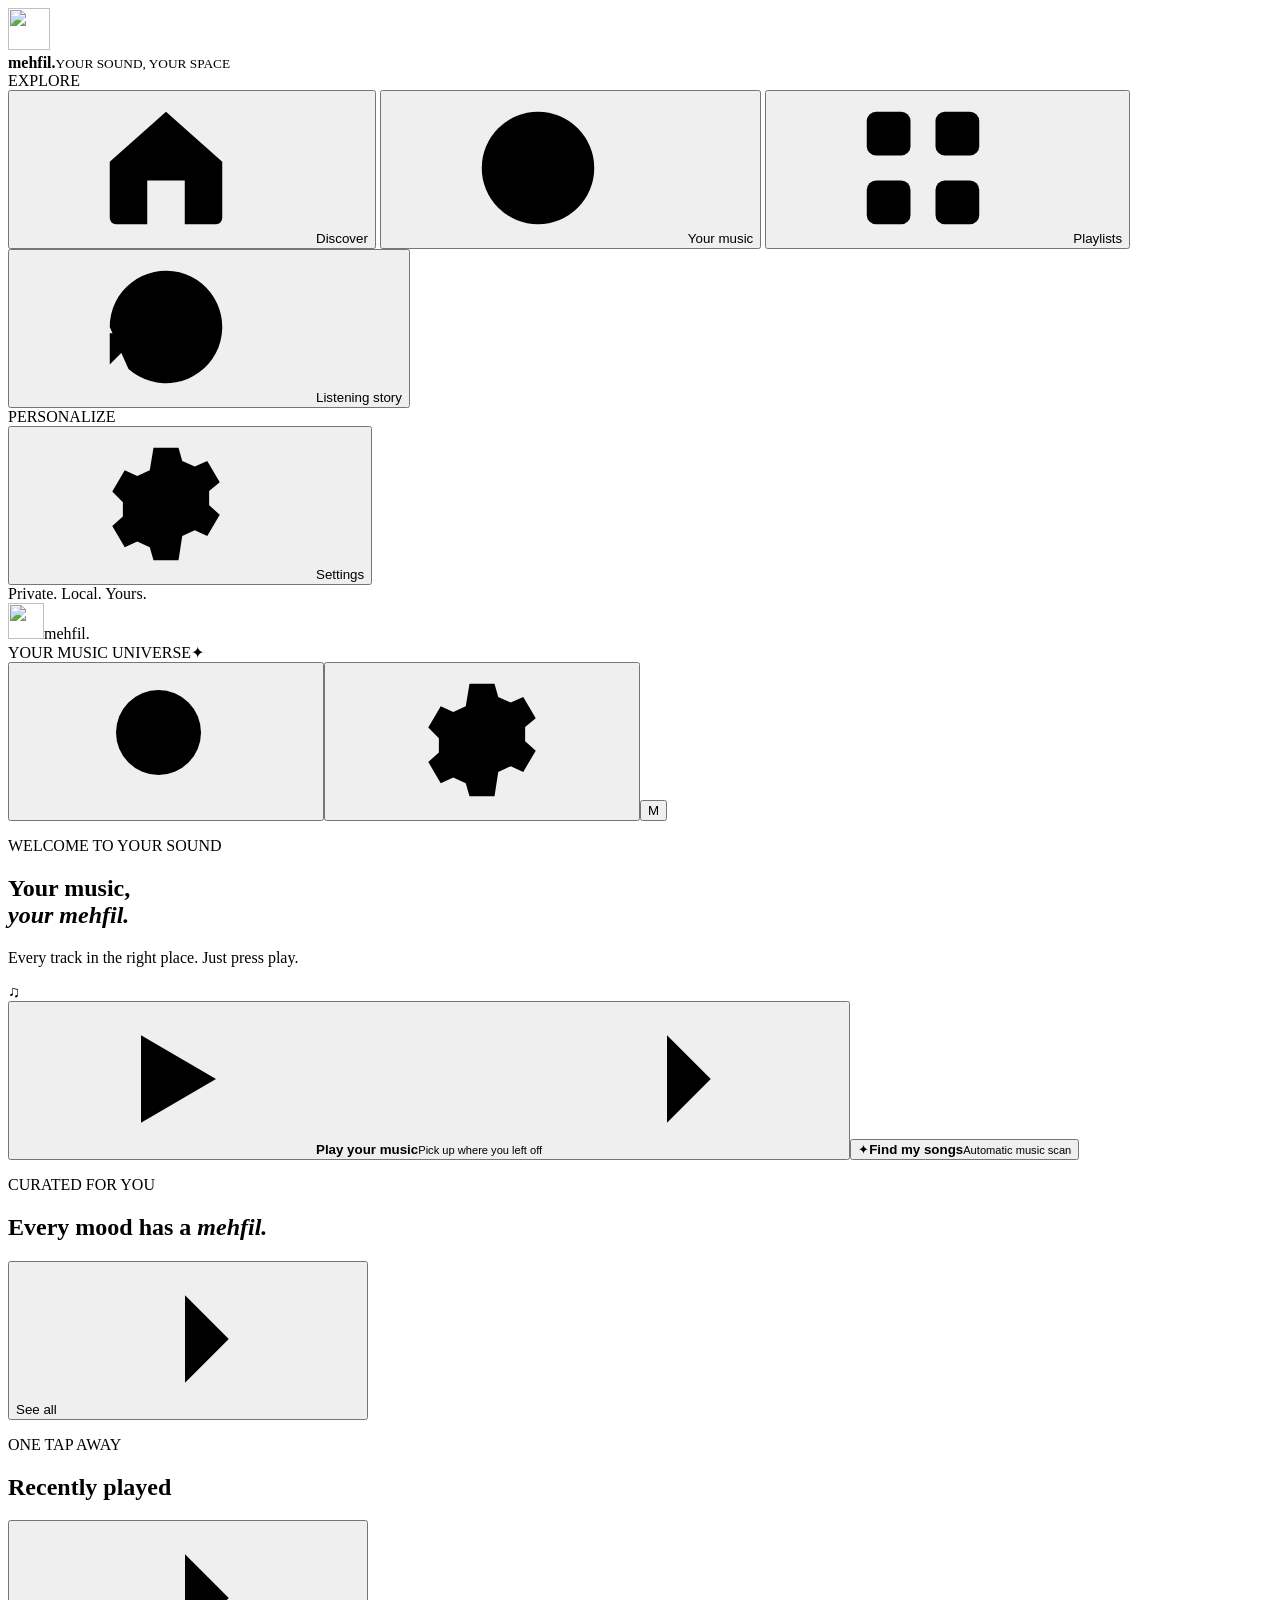
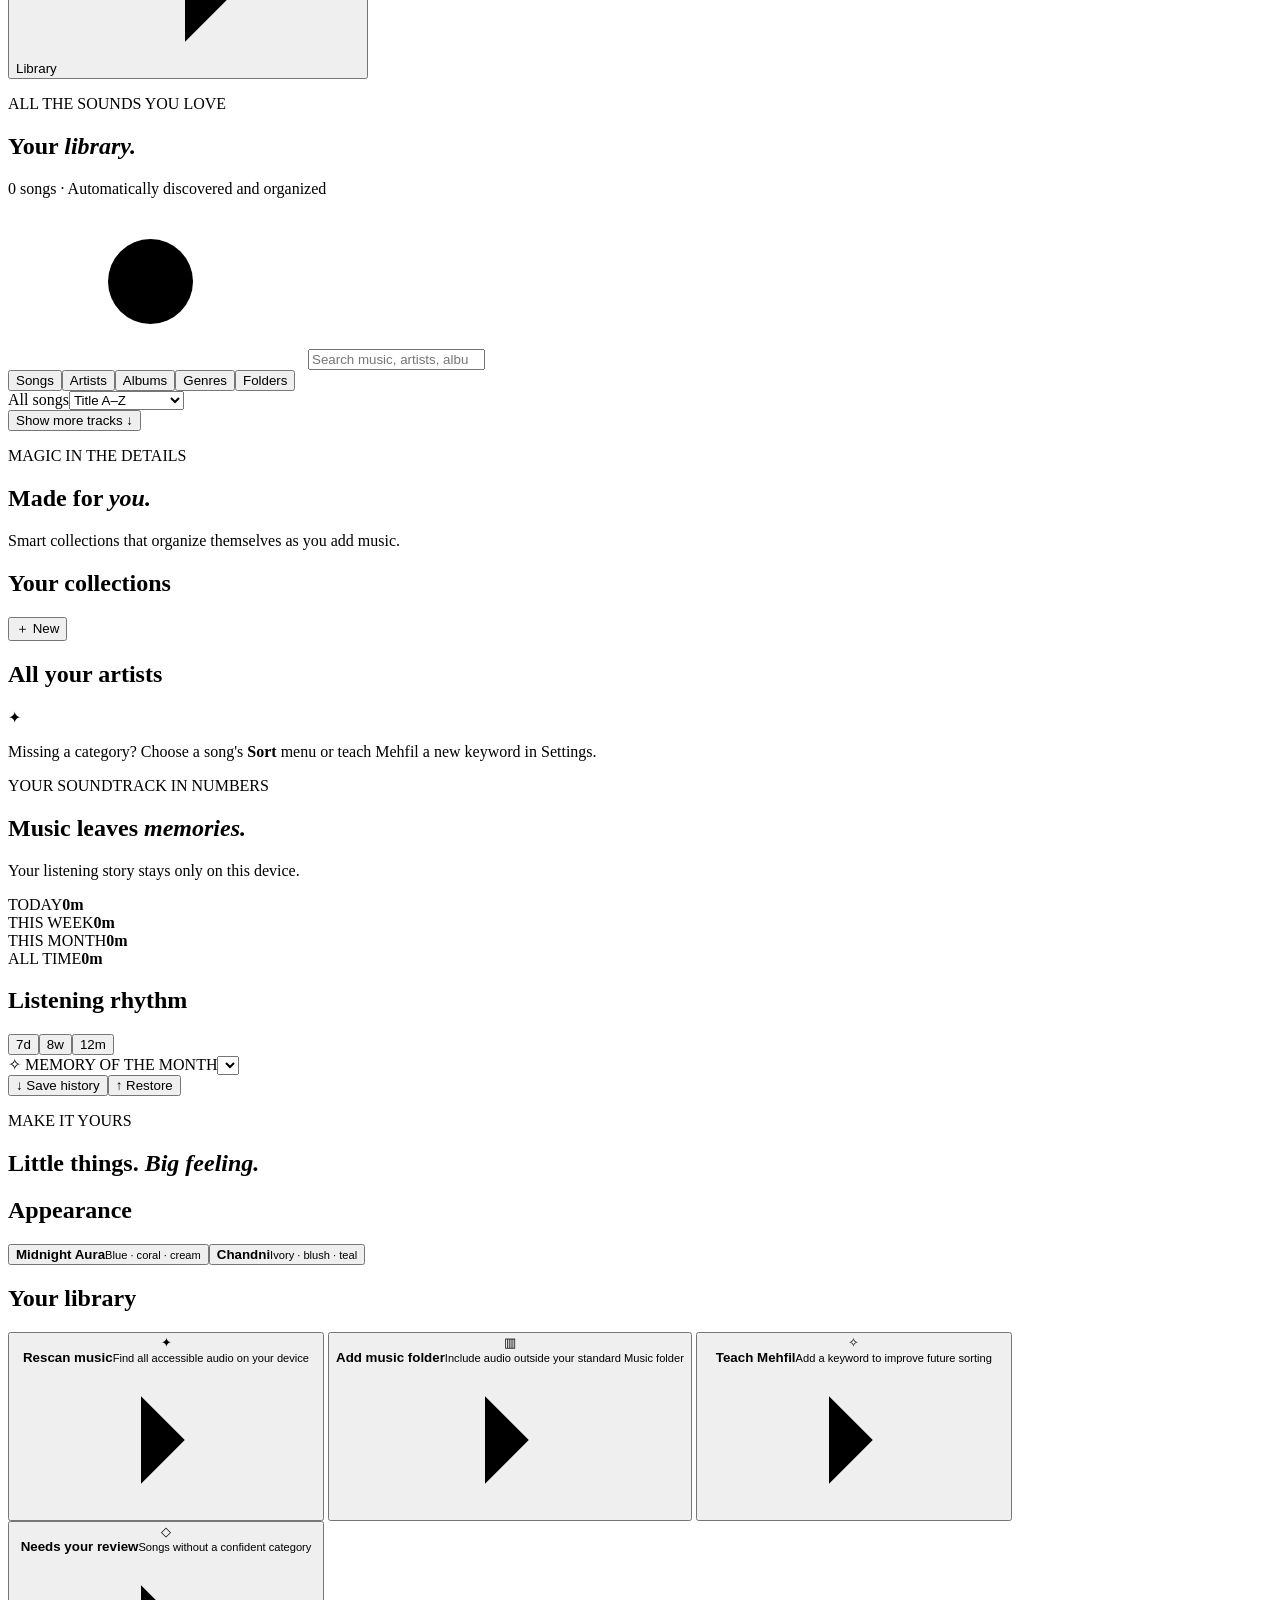
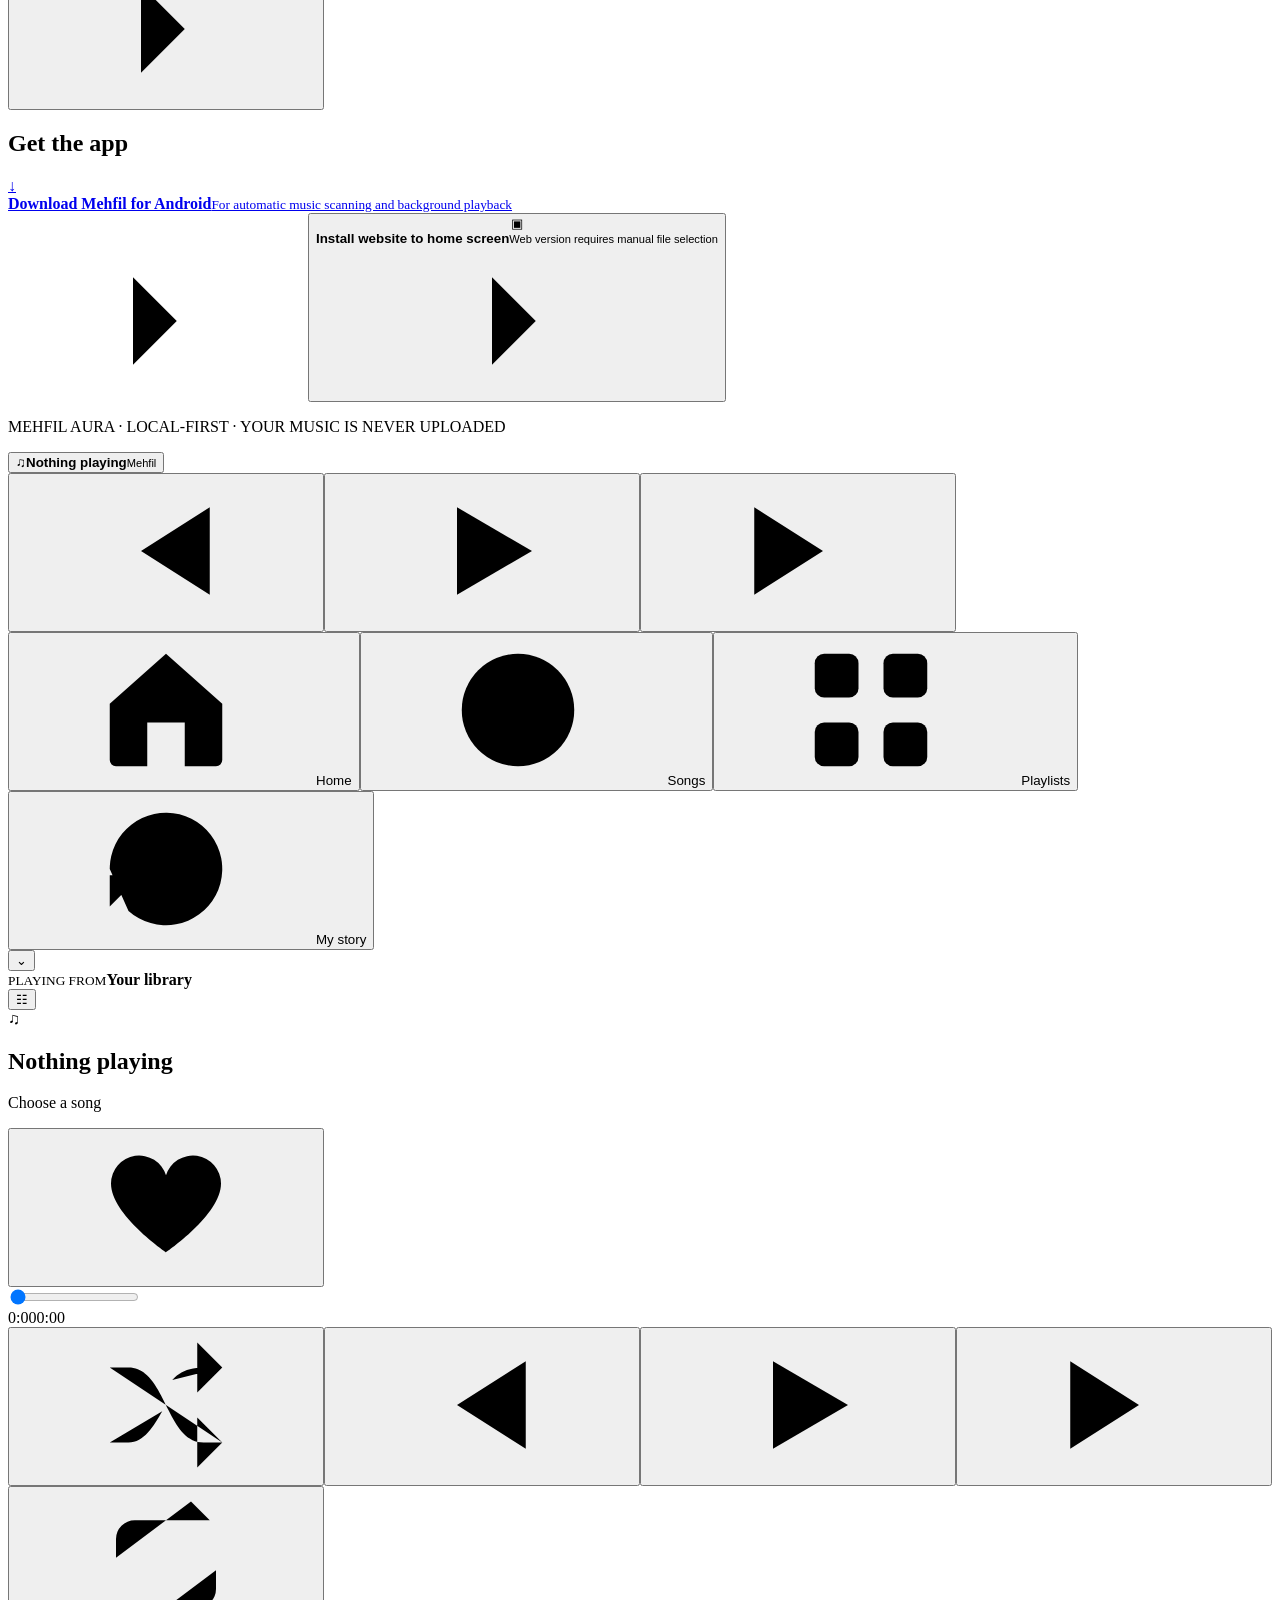
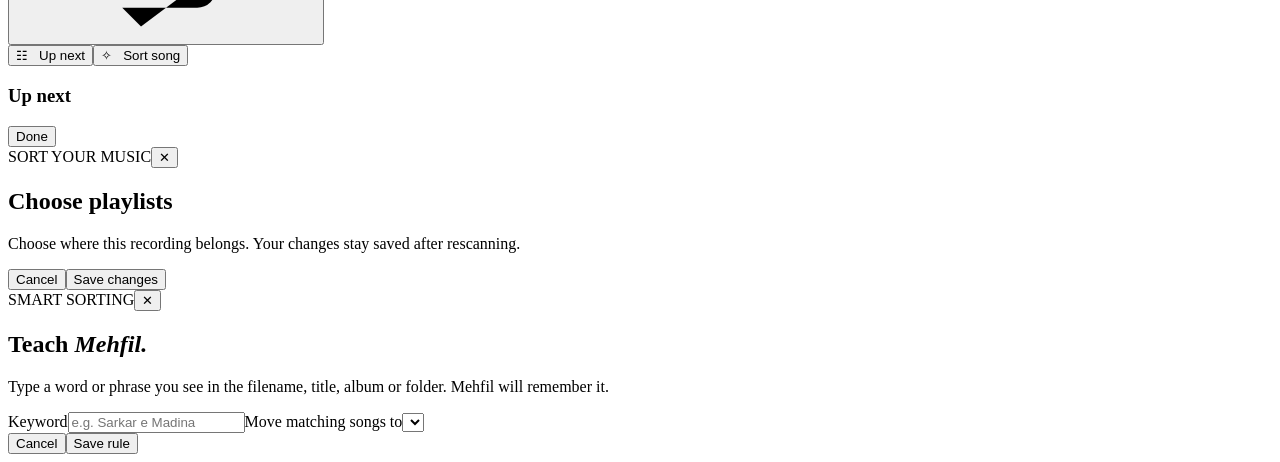
==== commit 251561c9: "Replace cluttered landing UI with true mobile-first Mehfil music player shell" ====
--- a/mehfil-auto/android/app/src/main/assets/index.html
+++ b/mehfil-auto/android/app/src/main/assets/index.html
@@ -1,275 +1,106 @@
 <!doctype html>
-<html lang="en"><head><meta charset="utf-8"><meta name="viewport" content="width=device-width,initial-scale=1,viewport-fit=cover"><meta name="theme-color" content="#10130f"><meta name="description" content="Mehfil Auto — your private spiritual music library, organized automatically."><link rel="manifest" href="manifest.webmanifest"><title>Mehfil Auto — Har Kalaam, Ek Mehfil</title>
-<style>
-:root{color-scheme:dark;--bg:#10130f;--surface:#1b211b;--surface2:#242b22;--muted:#a3ac9c;--text:#f5f2e6;--gold:#d9b66b;--line:#343d30;--green:#405a41;--radius:20px}*{box-sizing:border-box}body{margin:0;background:radial-gradient(ellipse at 90% -10%,#283628 0%,#10130f 45%);color:var(--text);font:15px/1.55 system-ui,-apple-system,'Segoe UI',sans-serif;min-height:100vh}.app{max-width:1280px;margin:auto;display:grid;grid-template-columns:255px minmax(0,1fr);min-height:100vh}.sidebar{padding:34px 22px;border-right:1px solid var(--line);position:sticky;top:0;height:100vh}.brand{font:600 30px Georgia,serif;letter-spacing:.12em;color:var(--gold);margin-bottom:4px}.subtitle{font-size:11px;color:var(--muted);letter-spacing:.16em;text-transform:uppercase}.nav{margin-top:45px}.nav button,.cat-btn{cursor:pointer;display:flex;align-items:center;gap:13px;width:100%;padding:13px 15px;margin-bottom:7px;border:1px solid transparent;border-radius:12px;background:transparent;text-align:left;color:var(--muted);font-size:14px;transition:.2s}.nav button:hover,.cat-btn:hover,.nav button.active,.cat-btn.active{background:var(--surface2);color:var(--text);border-color:#384438}.gold{color:var(--gold)}.left-info{position:absolute;bottom:35px;color:var(--muted);font-size:12px;max-width:208px}.main{padding:30px 40px 155px;min-width:0}header{display:flex;align-items:center;justify-content:space-between;gap:10px;margin-bottom:40px}.eyebrow{letter-spacing:.2em;text-transform:uppercase;font-size:11px;color:var(--gold)}h1{font:normal clamp(34px,4vw,60px) Georgia,serif;line-height:1.06;letter-spacing:-.03em;margin:14px 0 18px}.lead{color:var(--muted);max-width:620px;margin:0 0 25px}.pill{border:1px solid #526044;background:#283227;padding:8px 12px;border-radius:99px;color:#d6ddcd;font-size:12px;white-space:nowrap}.btn{cursor:pointer;border:0;background:var(--gold);color:#191b16;padding:13px 19px;border-radius:12px;font-weight:700;min-height:44px}.btn.alt{background:var(--surface2);color:var(--text);border:1px solid #475441}.btn:focus-visible,.cat-btn:focus-visible,.song:focus-visible{outline:2px solid var(--gold);outline-offset:2px}.actions{display:flex;gap:10px;flex-wrap:wrap}.banner{border:1px solid #45523d;border-radius:24px;background:linear-gradient(125deg,#273629,#181f1a);padding:34px;display:grid;grid-template-columns:1fr auto;align-items:center;gap:20px}.calligraphy{font:normal 55px Georgia,serif;color:#d2bb79;opacity:.8}.section-heading{display:flex;align-items:end;justify-content:space-between;margin:38px 0 16px;gap:10px}h2{font:normal 29px Georgia,serif;margin:0}.muted{color:var(--muted)}.small{font-size:12px}.categories{display:grid;grid-template-columns:repeat(auto-fit,minmax(170px,1fr));gap:12px}.category{cursor:pointer;background:#1c251d;border:1px solid #344332;border-radius:18px;text-align:left;padding:20px;min-height:140px;color:var(--text);transition:.18s;display:flex;flex-direction:column;justify-content:space-between}.category:hover{transform:translateY(-3px);border-color:#b79a5f;background:#263329}.category .icon{font-size:23px}.category strong{font:normal 18px Georgia,serif;display:block}.category small{color:var(--muted)}.browse-header{display:flex;gap:12px;flex-wrap:wrap;align-items:center;justify-content:space-between;margin-bottom:15px}.search{width:min(380px,100%);background:#1b241b;border:1px solid #394538;color:var(--text);border-radius:12px;padding:13px 16px;outline:none}.search:focus{border-color:var(--gold)}.song-list{display:flex;flex-direction:column;gap:7px}.song{width:100%;display:grid;grid-template-columns:42px minmax(0,1fr) auto;align-items:center;gap:12px;background:var(--surface);padding:11px;border-radius:13px;border:1px solid #293329;text-align:left;color:var(--text)}.song.playing{border-color:#c09b58}.cover{display:grid;place-items:center;background:#354334;border-radius:10px;width:42px;height:42px;color:var(--gold);font-size:20px}.song-title{font-weight:650;white-space:nowrap;overflow:hidden;text-overflow:ellipsis}.song-meta{font-size:12px;color:var(--muted);white-space:nowrap;overflow:hidden;text-overflow:ellipsis}.song-count{color:var(--gold);font-size:12px}.song button{cursor:pointer;background:transparent;color:var(--gold);border:1px solid #485644;border-radius:10px;font-size:12px;padding:8px}.empty{border:1px dashed #465345;border-radius:18px;padding:32px;text-align:center;color:var(--muted)}.player{position:fixed;bottom:0;left:255px;right:0;z-index:5;background:#191f19eb;backdrop-filter:blur(20px);border-top:1px solid #424e40;display:grid;grid-template-columns:minmax(0,1fr) auto minmax(70px,1fr);align-items:center;gap:22px;padding:14px clamp(16px,3vw,45px)}.player-title{font-weight:700;overflow:hidden;text-overflow:ellipsis;white-space:nowrap}.controls{display:flex;align-items:center;justify-content:center;gap:10px}.iconbtn{border:1px solid #465444;background:#2b382b;color:var(--text);width:42px;height:42px;border-radius:99px;cursor:pointer}.iconbtn.primary{background:var(--gold);color:#172018;border:0;width:48px;height:48px;font-size:19px}.progress{width:100%;accent-color:var(--gold);cursor:pointer}.player-time{color:var(--muted);font-size:12px;text-align:right}.status{font-size:12px;color:#d2caa8;margin-top:10px;min-height:22px}.hint{font-size:12px;color:var(--muted);margin-top:12px}.modal{position:fixed;inset:0;z-index:30;background:#000b;display:grid;place-items:center;padding:20px}.modal-content{width:min(500px,100%);background:#222b22;border:1px solid #637057;border-radius:24px;padding:26px;max-height:85vh;overflow:auto}.check{display:flex;gap:10px;align-items:center;padding:8px}.check input{accent-color:var(--gold)}.modal-actions{display:flex;justify-content:end;gap:10px;margin-top:18px}.hidden{display:none!important}.foot{padding:40px 0;color:var(--muted);font-size:12px}.tag{font-size:10px;padding:4px 7px;border:1px solid #506046;color:#bbcbaf;border-radius:8px;margin-left:5px}.mobile-brand{display:none}.offline{font-size:11px;color:var(--muted)}@media(max-width:850px){.app{display:block}.sidebar{display:none}.mobile-brand{display:block;color:var(--gold);font:600 22px Georgia,serif;letter-spacing:.1em}.main{padding:20px 17px 190px}header{margin-bottom:22px}.banner{grid-template-columns:1fr;padding:24px}.calligraphy{display:none}.categories{grid-template-columns:repeat(2,minmax(0,1fr));gap:10px}.category{min-height:128px;padding:16px}.category strong{font-size:16px}.player{left:0;grid-template-columns:minmax(0,1fr) auto;padding:12px 14px 22px;gap:5px}.player .player-time{grid-column:1/-1;text-align:left}.song{grid-template-columns:36px minmax(0,1fr) auto;gap:8px}.cover{width:36px;height:36px}.song-count{font-size:11px}.mobile-nav{display:flex!important;position:fixed;bottom:0;left:0;right:0;z-index:8;justify-content:space-around;background:#121a13;padding:9px 8px env(safe-area-inset-bottom);border-top:1px solid #384638;transform:translateY(0)}.mobile-nav button{background:none;border:0;color:#c0cbb7;padding:4px 10px;font-size:11px}.player{bottom:58px;padding-bottom:10px}}@media(max-width:390px){.categories{grid-template-columns:1fr 1fr}.category{min-height:125px}.banner{padding:20px}}
-
-/* Listening story — charts and private monthly memories */
-.insights{margin:42px 0 46px;scroll-margin-top:20px}.insight-head{display:flex;align-items:end;justify-content:space-between;flex-wrap:wrap;gap:12px;margin-bottom:18px}.insight-head h2{margin:4px 0}.stat-grid{display:grid;grid-template-columns:repeat(4,minmax(0,1fr));gap:12px}.stat-tile{padding:19px;border:1px solid #40503b;border-radius:18px;background:linear-gradient(155deg,#223025,#182018)}.stat-tile span{font-size:12px;color:#b1bfae}.stat-tile strong{display:block;font:normal clamp(19px,2vw,29px) Georgia,serif;color:#e9cf96;margin-top:9px}.story-grid{display:grid;grid-template-columns:minmax(0,1.18fr) minmax(0,1fr);gap:16px;margin-top:16px}.story-panel,.memory-panel{background:#1b241d;border:1px solid #3f4d3b;border-radius:22px;padding:22px;min-width:0}.panel-top{display:flex;align-items:center;justify-content:space-between;gap:10px;flex-wrap:wrap}.period-tabs{display:flex;gap:4px;border:1px solid #41503b;padding:4px;border-radius:13px}.period-tabs button{cursor:pointer;padding:7px 10px;border:0;border-radius:9px;color:#bcc7b7;background:none;font-size:12px}.period-tabs button.active{color:#152018;background:var(--gold);font-weight:700}.history-bars{margin:18px 0 4px;display:flex;flex-direction:column;gap:11px;min-height:174px}.history-row{display:grid;grid-template-columns:minmax(68px,90px) minmax(0,1fr) auto;align-items:center;gap:10px;font-size:12px;color:#b6c0ae}.history-bar-bg{height:10px;background:#354132;border-radius:20px;overflow:hidden}.history-bar-fill{height:100%;background:linear-gradient(90deg,#a38a5d,#e1c17c);border-radius:20px}.history-value{min-width:60px;text-align:right;color:#f1e5c8}.memory-panel{background:linear-gradient(140deg,#293c2c,#1b241d 70%);border-color:#667251}.memory-panel h3{font:normal 28px Georgia,serif;margin:16px 0 8px;color:#f1deb0}.memory-panel select{color:var(--text);background:#283429;border:1px solid #718068;border-radius:10px;padding:8px;max-width:100%;font-size:13px}.memory-label{color:#d3c19e;letter-spacing:.12em;font-size:10px;text-transform:uppercase}.memory-primary{font:normal 18px Georgia,serif;color:#eed29a;overflow-wrap:anywhere}.memory-metrics{display:flex;gap:15px;flex-wrap:wrap;padding-top:15px;margin-top:15px;border-top:1px solid #52644c}.memory-metrics>div{min-width:85px}.memory-metrics strong{display:block;font-size:17px;color:#f6e9c9}.memory-metrics span{font-size:11px;color:#b1c3ad}.memory-meta{color:#c5d0c1;font-size:13px}.backup-actions{display:flex;gap:8px;flex-wrap:wrap;margin-top:15px}.backup-actions button{padding:10px 13px;font-size:12px}.privacy-note{font-size:12px;color:var(--muted);margin-top:11px}.memory-empty{margin-top:24px;padding:20px 0;color:#b9cbb5}.story-highlight{font-size:11px;letter-spacing:.1em;color:#dcc48a;text-transform:uppercase}.month-highlights{margin-top:15px;display:grid;gap:8px}.month-highlights div{font-size:12px;color:#d2dbc8}.month-highlights b{color:#f5dcad;font-weight:600}.insight-status{min-height:20px;margin-top:9px;color:#d9c894;font-size:12px}@media(max-width:1050px){.story-grid{grid-template-columns:1fr}.stat-grid{grid-template-columns:repeat(2,minmax(0,1fr))}}@media(max-width:850px){.insights{margin:28px 0}.story-panel,.memory-panel{padding:17px}.stat-tile{padding:16px}.period-tabs button{padding:8px}.mobile-nav button{padding:4px 7px;font-size:10px}.memory-panel h3{font-size:25px}}@media(max-width:390px){.stat-grid{gap:8px}.stat-tile{padding:13px}.stat-tile strong{font-size:20px}.period-tabs button{font-size:11px;padding:6px}}
-
-/* Premium depth and responsive polish, inspired by the existing Semester One aesthetic */
-:root{--radius:22px}body:before{content:"";position:fixed;inset:0;pointer-events:none;z-index:-1;background:radial-gradient(circle at 25% 2%,rgba(192,157,88,.14),transparent 36%),radial-gradient(circle at 96% 45%,rgba(69,125,86,.14),transparent 35%)}
-.banner{position:relative;overflow:hidden;box-shadow:0 26px 80px rgba(0,0,0,.24);background:linear-gradient(132deg,rgba(43,67,48,.96),rgba(22,30,24,.95));}
-.banner:after{content:"";position:absolute;width:350px;height:350px;border:1px solid rgba(215,180,104,.16);border-radius:50%;right:-130px;top:-180px;box-shadow:0 0 0 56px rgba(215,180,104,.025),0 0 0 110px rgba(215,180,104,.018);pointer-events:none}
-.category{background:linear-gradient(155deg,#242f25,#161e18);box-shadow:0 6px 28px #0002;min-height:122px}.category:hover{box-shadow:0 15px 42px #0006;transform:translateY(-4px)}.compact-categories .category{min-height:108px;padding:16px}.compact-categories .category strong{font-size:16px}.group-heading{margin-top:30px}.group-heading h2{font-size:clamp(21px,2.4vw,28px)}.group-heading button{min-height:34px;padding:9px 14px}.catalog-note{color:#c7d0b9;background:#1c2b20;border:1px solid #384e3c;padding:12px 17px;border-radius:14px;margin-top:18px;font-size:13px;line-height:1.6}.category:focus-visible,.category:hover{outline-color:var(--gold)}html{scroll-behavior:smooth}
-@media(prefers-reduced-motion:reduce){*,*:before,*:after{scroll-behavior:auto!important;animation:none!important;transition:none!important}}
-@media(max-width:600px){.group-heading{margin-top:23px}.group-heading h2{font-size:22px}.compact-categories .category{min-height:112px;padding:14px}.catalog-note{padding:10px 12px}.banner:after{opacity:.35}}
-
-/* MEHFIL AURA · palette from saved design references */
-:root{--bg:#0b1123;--surface:#18233f;--surface2:#273a5c;--muted:#bec9dc;--text:#f8f7f2;--gold:#ffe7a3;--line:#425778;--radius:24px}
-body{color:var(--text);background:radial-gradient(circle at 100% 0%,#5b7cfa2d,transparent 40%),radial-gradient(circle at 10% 70%,#e94b4b13,transparent 36%),#0b1123}
-body:before{background:radial-gradient(circle at 5% 2%,#ffe7a31d,transparent 35%)}
-.app{max-width:1440px;grid-template-columns:245px minmax(0,1fr)}.main{padding:29px clamp(20px,3.5vw,54px) 170px}
-.sidebar{background:linear-gradient(160deg,#1c2b50,#0e162a);border-right:1px solid #435679;box-shadow:12px 0 45px #0004;z-index:2}
-.brand{color:#ffe7a3;text-shadow:0 0 24px #ffe7a32c}.sidebar .subtitle,.left-info{color:#c2cee4}
-.nav button{border-radius:14px;color:#cbd6ea;transition:.2s}
-.nav button:hover,.nav button.active{background:#334870;border:1px solid #5874a0;color:#fff7e8;transform:translateX(3px)}.nav button.active{box-shadow:inset 3px 0 #ffe7a3}
-header{gap:9px;margin-bottom:25px}header .eyebrow{margin-right:auto}
-.eyebrow,.gold{color:#ffe7a3}.eyebrow{font-size:10px;font-weight:700;letter-spacing:.21em}h1,h2{letter-spacing:-.045em}h2{color:#fff7e8}
-.banner{position:relative;isolation:isolate;overflow:hidden;grid-template-columns:minmax(0,1.2fr) minmax(205px,.8fr);min-height:405px;gap:10px;padding:clamp(24px,3.5vw,50px);background:radial-gradient(circle at 100% 2%,#6377c3,transparent 43%),linear-gradient(120deg,#263861,#14223f 60%,#3d2848);border:1px solid #7485b5;border-radius:32px;box-shadow:0 28px 80px #0307129c}
-.banner:before{content:"";position:absolute;inset:0;z-index:-1;background:radial-gradient(circle at 19% 100%,#e94b4b40,transparent 48%)}
-.banner:after{border-color:#ffe7a333;box-shadow:0 0 0 58px #ffe7a309,0 0 0 114px #5b7cfa10}
-.hero-copy{position:relative;z-index:1}
-.hero-badge{display:inline-flex;align-items:center;gap:9px;color:#ffe7a3;font-size:11px;letter-spacing:.12em;border:1px solid #9db0d459;background:#d6e3ff10;padding:8px 12px;border-radius:40px;font-weight:750;margin-bottom:13px}
-.banner h1{font-size:clamp(41px,5vw,74px);line-height:1.035;margin:6px 0 18px}
-.banner .gold{color:#ffe7a3;text-shadow:0 6px 31px #e94b4b66}
-.banner .lead{color:#dce5f6;font-size:clamp(13px,1.4vw,16px);max-width:550px;line-height:1.7}
-.banner .hint{color:#c3d5ef}.banner .status{color:#ffe7a3}
-.btn{background:#ffe7a3;color:#1b294b;border-radius:13px;box-shadow:0 7px 18px #0003;transition:transform .2s,background .2s}
-.btn:hover{background:#fff1c4;transform:translateY(-2px)}
-.btn.alt{color:#f8f7f2;background:#ffffff10;border:1px solid #adc2ee77;box-shadow:none}
-.btn.alt:hover{background:#5b7cfa33}
-.hero-features{margin:19px 0 0;display:flex;gap:7px;flex-wrap:wrap}
-.hero-features span{font-size:10px;border:1px solid #bbcaff55;border-radius:40px;color:#e5eafa;background:#ffffff0c;padding:5px 9px}
-.hero-art{width:100%;min-height:290px;position:relative;display:flex;align-items:center;justify-content:center;pointer-events:none;perspective:900px}
-.hero-orbit{width:min(98%,340px);aspect-ratio:1;border-radius:50%;border:1px solid #dde6ff69;box-shadow:0 0 0 24px #5b7cfa15,0 0 0 58px #e94b4b08;position:absolute}
-.vinyl-disc{width:clamp(205px,20vw,275px);aspect-ratio:1;position:relative;border-radius:50%;border:8px solid #10172d;box-shadow:0 19px 53px #010616d1,0 0 0 2px #a5bbf045;background:repeating-radial-gradient(circle,transparent 0 5px,#ffffff1e 6px 7px,transparent 8px 14px),conic-gradient(#101733,#566cab,#0f1730,#647cbe,#121937,#101733);transform:rotateX(var(--rx,7deg)) rotateY(var(--ry,-9deg));transition:transform .2s}
-.vinyl-core{inset:32%;position:absolute;background:radial-gradient(circle at 25% 20%,#fffae8,#ffe7a3 80%,#e6b978);border:4px solid #1d294b;border-radius:50%;color:#27375b;display:flex;flex-direction:column;align-items:center;justify-content:center;text-align:center;font:600 13px Georgia,serif;box-shadow:0 4px 16px #0009}
-.vinyl-core span{font-size:19px;color:#e94b4b}.vinyl-core small{font:700 7px/1.3 system-ui,sans-serif}
-.float-note{position:absolute;display:grid;place-items:center;font-size:21px;border-radius:15px;width:43px;height:43px;box-shadow:0 9px 18px #0007;animation:mehfilFloat 5s ease-in-out infinite}
-.note-a{right:4%;top:8%;background:#e94b4b;color:#fff7e8}
-.note-b{left:7%;bottom:12%;background:#ffe7a3;color:#1b2644;animation-delay:-2s}
-.hero-micro{position:absolute;right:0;bottom:0;font-size:9px;letter-spacing:.13em;color:#dde3fab7;white-space:nowrap}
-@keyframes mehfilFloat{50%{translate:0 -10px}}
-.pill{background:#1d3150;color:#e6eafb;border-color:#49668f}
-.theme-toggle{display:inline-flex;align-items:center;gap:8px;padding:9px 11px;min-height:42px;border-radius:13px;background:#1d2f51;color:#f8f7f2;border:1px solid #6880a8;font-size:12px;font-weight:700;cursor:pointer}
-.theme-toggle:hover{border-color:#ffe7a3}
-.theme-swatch{width:26px;height:16px;border-radius:5px;background:linear-gradient(110deg,#5b7cfa 0 32%,#e94b4b 33% 64%,#ffe7a3 65%)}
-.install-hub{background:radial-gradient(circle at 100% 0%,#455da4,transparent 60%),linear-gradient(140deg,#1f3054,#15233b);border:1px solid #6478a2;box-shadow:0 17px 45px #0003}
-.install-method{background:#223756b8;border:1px solid #58709a;border-radius:22px;transition:transform .2s}
-.install-method:hover{transform:translateY(-3px);border-color:#ffe7a3}
-.install-method p{color:#c9d7ee}.install-tag,.install-note{color:#ffe7a3}.install-header-link{background:#ffe7a3;color:#1b2946}.install-header-link:hover{background:#fff1c9}
-.categories{gap:13px}.category{isolation:isolate;position:relative;overflow:hidden;background:linear-gradient(150deg,#1d3055,#121e35);border:1px solid #425b85;border-radius:22px;color:#f8f7f2;box-shadow:0 8px 24px #0004;transition:transform .2s,border .2s}
-.category:before{content:"";position:absolute;inset:0;pointer-events:none;background:radial-gradient(250px circle at var(--sx,50%) var(--sy,20%),#5b7cfa55,transparent 75%);opacity:0;transition:opacity .2s}
-.category:hover{transform:translateY(-5px);border-color:#8ea5ed;box-shadow:0 16px 32px #0006}.category:hover:before{opacity:1}
-.category .icon{color:#ffe7a3}.category small{color:#c4cfe1}.catalog-note{background:#1a2c49;border-color:#4c6487;color:#d0dbef}
-.stat-tile{background:linear-gradient(140deg,#243963,#152440);border:1px solid #496291;border-radius:21px}
-.stat-tile:nth-child(2){background:linear-gradient(140deg,#343461,#152440)}
-.stat-tile:nth-child(3){background:linear-gradient(140deg,#472f4a,#152440)}
-.stat-tile:nth-child(4){background:linear-gradient(140deg,#245058,#152440)}
-.stat-tile span{color:#cdd9ed}.stat-tile strong,.memory-primary,.story-highlight,.memory-label,.month-highlights b{color:#ffe7a3}
-.story-panel,.memory-panel{background:linear-gradient(140deg,#1c3051,#14243f);border:1px solid #455b87;border-radius:25px}
-.memory-metrics strong{color:#fff1c7}.memory-metrics span,.privacy-note{color:#bfcde2}
-.history-bar-fill{background:linear-gradient(90deg,#5b7cfa,#e94b4b,#ffe7a3)}
-.period-tabs button.active{background:#5b7cfa;color:#fff}
-.search{background:#1a2b47;border:1px solid #496189;color:#f8f7f2}.search::placeholder{color:#b5c6db}
-.song{background:#172843;border:1px solid #365076;border-radius:16px;transition:background .2s,border-color .2s}
-.song:hover{background:#22395f;border-color:#849bc2}.song.playing{border-color:#ffe7a3}
-.cover{background:linear-gradient(145deg,#405fa1,#483a83);color:#ffe7a3}.song button{color:#ffe7a3;border-color:#4a658b}
-.song-meta,.muted,.foot{color:#c0ccdc}
-.player{left:245px;background:#101d35f3;border-color:#4f6595;box-shadow:0 -12px 39px #0007}
-.iconbtn{background:#2a3b5b;border-color:#5471a3;color:#f8f7f2}.iconbtn.primary{background:#ffe7a3;color:#1b2847}.progress{accent-color:#5b7cfa}
-.mobile-nav{background:#101e35;border-color:#435b89}.mobile-nav button{color:#d3dff3}
-.empty{background:#142442;color:#c4d2e7;border-color:#526b91}
-.modal-content{background:#1c2c49;border-color:#657eaa}
-html[data-palette="chandni"]{color-scheme:light;--bg:#fff7e8;--surface:#fffaf4;--surface2:#f9e5df;--text:#315c4c;--muted:#577067;--gold:#315c4c;--line:#e0c5bd}
-html[data-palette="chandni"] body{background:radial-gradient(circle at 90% 0%,#f2a7b54f,transparent 42%),#fff7e8;color:#315c4c}
-html[data-palette="chandni"] .sidebar{background:linear-gradient(#f5ded8,#fff7e8);border-color:#dfbdb8}
-html[data-palette="chandni"] .sidebar .subtitle,html[data-palette="chandni"] .left-info,html[data-palette="chandni"] .brand{color:#315c4c}
-html[data-palette="chandni"] .nav button{color:#315c4c}
-html[data-palette="chandni"] .nav button.active,html[data-palette="chandni"] .nav button:hover{background:#f2a7b55e;border-color:#d7a2a4;color:#315c4c}
-html[data-palette="chandni"] .eyebrow,html[data-palette="chandni"] h2{color:#315c4c}
-html[data-palette="chandni"] .banner{background:radial-gradient(circle at 100% 0%,#528571,transparent 50%),linear-gradient(120deg,#315c4c,#193c35);border-color:#77a68d}
-html[data-palette="chandni"] .banner h1,html[data-palette="chandni"] .banner .gold,html[data-palette="chandni"] .banner .eyebrow{color:#fff7e8}
-html[data-palette="chandni"] .btn{background:#315c4c;color:#fff7e8}
-html[data-palette="chandni"] .banner .btn.alt{color:#fff7e8;background:#ffffff18}
-html[data-palette="chandni"] .vinyl-core,html[data-palette="chandni"] .note-a{background:#f2a7b5;color:#315c4c}
-html[data-palette="chandni"] .pill,html[data-palette="chandni"] .theme-toggle{background:#fffaf4;color:#315c4c;border-color:#dbc4b8}
-html[data-palette="chandni"] .category{background:linear-gradient(145deg,#fffcf6,#f8e9e4);border-color:#e1c3bd;color:#315c4c;box-shadow:0 8px 24px #315c4c16}
-html[data-palette="chandni"] .category small,html[data-palette="chandni"] .category .icon{color:#315c4c}
-html[data-palette="chandni"] .stat-tile,html[data-palette="chandni"] .story-panel,html[data-palette="chandni"] .memory-panel{background:linear-gradient(145deg,#fffdf8,#f9e5e0);border-color:#d9bcb4}
-html[data-palette="chandni"] .stat-tile strong,html[data-palette="chandni"] .stat-tile span,html[data-palette="chandni"] .memory-primary,html[data-palette="chandni"] .story-highlight,html[data-palette="chandni"] .memory-label{color:#315c4c}
-html[data-palette="chandni"] .memory-metrics strong,html[data-palette="chandni"] .month-highlights b{color:#315c4c}
-html[data-palette="chandni"] .history-bar-fill{background:linear-gradient(90deg,#315c4c,#f2a7b5)}
-html[data-palette="chandni"] .search,html[data-palette="chandni"] .song{background:#fffdf8;border-color:#dfc5ba;color:#315c4c}
-html[data-palette="chandni"] .song-meta,html[data-palette="chandni"] .muted,html[data-palette="chandni"] .foot{color:#4f6d63}
-html[data-palette="chandni"] .cover{background:#f2a7b5;color:#315c4c}
-html[data-palette="chandni"] .song button{color:#315c4c;border-color:#c8aaa2}
-html[data-palette="chandni"] .player,html[data-palette="chandni"] .mobile-nav{background:#fff7e8f5;border-color:#dec0b4}
-html[data-palette="chandni"] .player-title,html[data-palette="chandni"] .mobile-nav button{color:#315c4c}
-html[data-palette="chandni"] .iconbtn{background:#f6ded8;color:#315c4c;border-color:#d6b6ae}
-html[data-palette="chandni"] .iconbtn.primary{background:#315c4c;color:#fff7e8}
-html[data-palette="chandni"] .install-hub{background:linear-gradient(135deg,#f2b8b9,#fce2d8);border-color:#d3aa9e}
-html[data-palette="chandni"] .install-hub h2,html[data-palette="chandni"] .install-tag,html[data-palette="chandni"] .install-note{color:#315c4c}
-html[data-palette="chandni"] .install-method{background:#fffaf3b8;border-color:#d8aea8}
-html[data-palette="chandni"] .install-method p{color:#4f6c60}
-html[data-palette="chandni"] .install-header-link{background:#315c4c;color:#fff7e8}
-html[data-palette="chandni"] .modal-content{background:#fff7e8;border-color:#d6b5ad}
-@media(max-width:1080px){.banner{grid-template-columns:1fr 205px}.vinyl-disc{width:205px}}
-@media(max-width:850px){.app{display:block}.main{padding:20px 17px 185px}.banner{grid-template-columns:1fr;padding:30px 24px}.banner h1{font-size:clamp(40px,8vw,62px)}.hero-art{min-height:214px;max-width:310px;margin:auto}.vinyl-disc{width:168px;border-width:6px}.hero-orbit{width:218px}.float-note{width:32px;height:32px}.player{left:0}.theme-toggle .toggle-text{display:none}}
-@media(max-width:520px){header{gap:6px}header .eyebrow{display:none}.theme-toggle{min-height:37px;padding:7px}.banner{border-radius:24px;padding:24px 17px}.banner h1{font-size:clamp(38px,10vw,55px)}.banner .lead{font-size:13px}.banner .actions .btn{padding:10px 12px;font-size:12px}.category{padding:15px;min-height:122px}.category strong{font-size:16px}.category small{font-size:11px}.hero-features span{font-size:9px}.install-header-link{font-size:11px;padding:8px 9px;min-height:37px}.pill{font-size:10px;padding:6px}}
-@media(prefers-reduced-motion:reduce){.float-note{animation:none!important}.vinyl-disc{transition:none!important}.category:hover,.btn:hover{transform:none!important}}
-
-
-/* SVG monogram integrated across web + APK shell */
-.mehfil-logo-icon{width:32px;height:32px;display:inline-block;vertical-align:middle;flex:none;filter:drop-shadow(0 4px 12px #5b7cfa4f)}
-.brand{display:flex;align-items:center;gap:9px;white-space:nowrap}.mobile-brand .mehfil-logo-icon{width:29px;height:29px;margin-right:4px;vertical-align:-7px}
-@media(max-width:850px){.brand{gap:5px}}
-</style><link rel="stylesheet" href="enhancement.css"></head><body>
-<div class="app"><aside class="sidebar"><div class="brand"><svg class="mehfil-logo-icon" viewBox="0 0 108 108" aria-hidden="true" focusable="false"><rect width="108" height="108" rx="26" fill="#0b1123"/><circle cx="54" cy="54" r="44" fill="#1b2a4d" stroke="#5b7cfa" stroke-width="3"/><path d="M26 72V38L40 55L54 40L68 55L82 38V72" stroke="#ffe7a3" stroke-width="8" fill="none" stroke-linecap="round" stroke-linejoin="round"/><circle cx="54" cy="73" r="9" fill="#e94b4b"/><path d="M51 67L59 73L51 79Z" fill="#fff7e8"/></svg><span>MEHFIL</span></div><div class="subtitle">AUTO · Private music sanctuary</div><div class="nav"><button class="active" id="nav-home">✦ &nbsp; Your Mehfil</button><button id="nav-all">♫ &nbsp; All Kalaam</button><button id="nav-favorites">♡ &nbsp; Favorites</button><button id="nav-unclassified">◇ &nbsp; Needs Sorting</button><button id="nav-insights">◷ &nbsp; Listening Story</button></div><div class="left-info">Har Kalaam, Ek Mehfil.<p>Local-first. Your audio stays on your device.</p></div></aside>
-<main class="main"><header><span class="mobile-brand"><svg class="mehfil-logo-icon" viewBox="0 0 108 108" aria-hidden="true" focusable="false"><rect width="108" height="108" rx="26" fill="#0b1123"/><circle cx="54" cy="54" r="44" fill="#1b2a4d" stroke="#5b7cfa" stroke-width="3"/><path d="M26 72V38L40 55L54 40L68 55L82 38V72" stroke="#ffe7a3" stroke-width="8" fill="none" stroke-linecap="round" stroke-linejoin="round"/><circle cx="54" cy="73" r="9" fill="#e94b4b"/><path d="M51 67L59 73L51 79Z" fill="#fff7e8"/></svg>MEHFIL <span style="color:#fff;font-size:12px">AUTO</span></span><span class="eyebrow" id="topline">YOUR PERSONAL MUSIC LIBRARY</span><button class="theme-toggle" id="palette-toggle" type="button" aria-label="Switch colour palette" aria-pressed="false"><span class="theme-swatch"></span><span class="toggle-text">Palettes</span></button><span class="pill" id="library-status">● Local & private</span></header>
-<div class="banner"><div class="hero-copy"><div class="hero-badge">✦ &nbsp; THE ART OF LISTENING</div><div class="eyebrow">A home for every kalaam</div><h1>Every melody,<br><span class="gold">in its own mehfil.</span></h1><p class="lead">Every accessible song in one library. Automatically organized by kalaam, artist, album and folder—with overlapping playlists and no fixed artist limit.</p><div class="actions"><button class="btn" id="scan">Scan my songs</button><button class="btn alt" id="pick">Choose audio files / folder</button><button class="btn alt hidden" id="folder-android">＋ Add music folder</button><input id="files" type="file" accept="audio/*" multiple hidden><input id="folder" type="file" accept="audio/*" webkitdirectory multiple hidden></div><div id="status" class="status" aria-live="polite"></div><div class="hero-features"><span>◉ PRIVATE & OFFLINE</span><span>✦ SMART PLAYLISTS</span><span>♫ MONTHLY MEMORIES</span></div><div class="hint" id="permission-note">Android app: grant audio access once to discover music automatically. Website: select files or a folder manually.</div></div><div class="hero-art" aria-hidden="true"><div class="hero-orbit"></div><div class="vinyl-disc"><div class="vinyl-core"><span>✦</span><strong>MEHFIL</strong><small>HAR KALAAM<br>EK MEHFIL</small></div></div><div class="float-note note-a">♫</div><div class="float-note note-b">✦</div><div class="hero-micro">CURATED BY YOU · PLAYED WITH LOVE</div></div></div>
-<section id="insights" class="insights" aria-labelledby="insight-title"><div class="insight-head"><div><div class="eyebrow">YOUR PRIVATE LISTENING JOURNEY</div><h2 id="insight-title">Listening Story <span class="gold">✦</span></h2><p class="muted small" style="margin:5px 0">Actual time played, not the length of your audio files.</p></div><span class="pill">◎ Stored only on this device</span></div>
-<div class="stat-grid" aria-label="Listening totals"><div class="stat-tile"><span>Today</span><strong id="stat-today">0m</strong></div><div class="stat-tile"><span>This week</span><strong id="stat-week">0m</strong></div><div class="stat-tile"><span>This month</span><strong id="stat-month">0m</strong></div><div class="stat-tile"><span>All time</span><strong id="stat-all">0m</strong></div></div>
-<div class="story-grid"><article class="story-panel"><div class="panel-top"><div><div class="story-highlight">Listening activity</div><div class="muted small" id="history-caption">Last 7 days</div></div><div class="period-tabs" role="group" aria-label="Listening report period"><button class="active" data-period="daily" aria-pressed="true">Daily</button><button data-period="weekly" aria-pressed="false">Weekly</button><button data-period="monthly" aria-pressed="false">Monthly</button></div></div><div class="history-bars" id="history-bars" role="img" aria-label="Listening time by period"></div><p class="muted small">Listen to a song to begin your record. Paused time and skipped audio are not included.</p></article>
-<article class="memory-panel"><div class="panel-top"><span class="memory-label">✧ Memory of the month</span><select id="memory-month" aria-label="Choose month for listening memories"></select></div><h3>Your month in <em style="color:#eed29a;font-style:normal">Mehfil</em></h3><div id="memory-content"><p class="memory-empty">Every kalaam tells a story. Play some music and your monthly recap will appear here.</p></div><div class="backup-actions"><button class="btn alt" id="backup-export">↓ Save backup</button><button class="btn alt" id="backup-import">↑ Restore backup</button><input type="file" id="backup-file" accept=".json,application/json" hidden></div><div class="privacy-note">Private history stays here, separate on the APK and website. A backup lets you move it to a new installation.</div><div id="insight-status" class="insight-status" aria-live="polite"></div></article></div></section>
-<div class="section-heading"><h2>Your automatic playlists</h2><span id="collectionCount" class="muted small"></span></div><div id="categories" class="categories"></div>
-<div class="catalog-note" id="playlist-guide" aria-live="polite"></div>
-<div class="section-heading group-heading"><div><span class="eyebrow">NOT LIMITED TO A PRESET LIST</span><h2>Every artist, your own playlist</h2></div><button class="btn alt" id="artists-toggle">Show all</button></div>
-<div id="dynamic-artists" class="categories compact-categories"></div>
-<div class="section-heading group-heading"><h2>Albums discovered</h2><button class="btn alt" id="albums-toggle">Show all</button></div>
-<div id="dynamic-albums" class="categories compact-categories"></div>
-<div class="section-heading group-heading"><h2>Playlists by folder</h2><button class="btn alt" id="folders-toggle">Show all</button></div>
-<div id="dynamic-folders" class="categories compact-categories"></div>
-<div class="section-heading"><div><div class="eyebrow" id="active-category-label">DISCOVER YOUR MUSIC</div><h2 id="list-heading">All kalaam</h2></div><span id="track-count" class="muted small">0 tracks</span></div>
-<div class="browse-header"><input id="search" class="search" placeholder="Search kalaam, artist, album…" aria-label="Search library"><div class="actions"><button class="btn alt" id="scan2">↻ Refresh</button><button class="btn alt" id="clear" title="Clear web imports">Clear web library</button></div></div>
-<div id="song-list" class="song-list"></div><footer class="foot">MEHFIL AUTO · Local-first music organizer · All songs retained · adaptive artist/album playlists · filename and metadata matching with manual corrections. Your files are never uploaded.</footer></main></div>
-<div class="player"><div><div class="player-title" id="now-title">Nothing playing</div><div class="song-meta" id="now-artist">Choose a track to begin</div></div><div class="controls"><button class="iconbtn" id="prev" aria-label="Previous">⏮</button><button class="iconbtn primary" id="play" aria-label="Play or pause">▶</button><button class="iconbtn" id="next" aria-label="Next">⏭</button></div><div class="player-time"><input type="range" id="seek" class="progress" min="0" max="1000" value="0" aria-label="Seek position"><span id="time">0:00 / 0:00</span></div></div>
-<nav class="mobile-nav hidden" aria-label="Mobile navigation"><button id="m-home">✦<div>Home</div></button><button id="m-all">♫<div>All</div></button><button id="m-favorites">♡<div>Liked</div></button><button id="m-unclassified">◇<div>Unsorted</div></button><button id="m-insights">◷<div>Story</div></button></nav>
-<div class="modal hidden" id="editor" role="dialog" aria-modal="true" aria-label="Edit song categories"><div class="modal-content"><div class="eyebrow">PERSONALIZE YOUR MEHFIL</div><h2 id="edit-title" style="margin:12px 0">Edit categories</h2><p class="muted small">Titles, audio tags and folder names are used, not audio transcription. Edit each song freely; uncertain tracks stay in Other / Review.</p><div id="edit-checks"></div><div class="modal-actions"><button class="btn alt" id="edit-cancel">Cancel</button><button class="btn" id="edit-save">Save</button></div></div></div>
-<script src="history-core.js"></script>
-<script src="classifier.js"></script>
-<script>
-'use strict';
-// Every category here is built from songs discovered on this device, never from a screenshot.
-let CATS=[];
-const n=MehfilClassifier.clean;
-function detect(s){return MehfilClassifier.detect(s);}
-const $=id=>document.getElementById(id);const native=!!window.AndroidBridge;let tracks=[],selected='all',q='',editing=null,playingId=null,webAudio=new Audio(),nativePaused=false,paused=false;const overrides=JSON.parse(localStorage.getItem('mehfil_overrides_v1')||'{}');const liked=JSON.parse(localStorage.getItem('mehfil_favorites_v1')||'{}');
-const history=MehfilHistory.create(localStorage);let reportPeriod='daily',listeningSample=null,lastReportRender=0,nativeLoading=false;
-const msg=t=>$('status').textContent=t;const format=s=>{s=Number(s)||0;return `${Math.floor(s/60)}:${String(Math.floor(s%60)).padStart(2,'0')}`};
-const prettyTime=s=>{s=Math.max(0,Math.round(s||0));if(s<60)return s?`${s}s`:'0m';const h=Math.floor(s/3600),m=Math.floor(s%3600/60);return h?`${h}h ${m}m`:`${m}m`;};
-function fix(s){const id=String(s.id??s.uri??s.path??s.name),d=detect(s);let categories=Object.hasOwn(overrides,id)?[...new Set([...overrides[id],...d.categories.filter(x=>x.includes(':'))])]:d.categories;
-if(categories.some(k=>MehfilClassifier.PRESETS.some(c=>c[0]===k&&!['nusrat','aziz','sabri','farid','reshma','sartaj'].includes(k))))categories=categories.filter(k=>k!=='other');
-else if(!categories.includes('other'))categories.push('other');
-return {...s,id,title:s.title||s.name||'Untitled',artist:d.artist,album:d.album,duration:Number(s.duration)||0,folder:d.folder,categories};}
-function receive(songs){if(typeof songs==='string'){try{songs=JSON.parse(songs)}catch(e){msg('Could not read music scan results.');return;}}const seen=new Set();tracks=(songs||[]).map(fix).filter(s=>{if(seen.has(s.id))return false;seen.add(s.id);return true;}); tracks.sort((a,b)=>a.title.localeCompare(b.title));msg(`Found ${tracks.length} audio tracks. ${tracks.filter(s=>s.categories.includes('other')).length} have no confident theme yet. They still appear in All Kalaam, Artist and Folder lists.`);if(native){syncNativeQueue();const p=playerState();syncServiceMedia(p)}update();}
-// Send compact batches of ALL accessible songs to the Android background player.
-function syncNativeQueue(){
- if(!native||!AndroidBridge.queueBegin)return;
- AndroidBridge.queueBegin();
- for(let i=0;i<tracks.length;i+=110){
-  const part=tracks.slice(i,i+110).filter(t=>t.uri).map(t=>({id:t.id,uri:t.uri,title:t.title,artist:t.artist}));
-  if(part.length)AndroidBridge.queueAppend(JSON.stringify(part));
- }
- AndroidBridge.queueFinish();
-}
-function syncServiceMedia(state){
- if(!native||!state||!state.uri)return;
- const match=tracks.find(t=>t.uri===state.uri||t.id===state.id);
- if(!match)return;
- if(playingId!==match.id){
-  listeningTick({position:0,playing:false});
-  playingId=match.id;listeningSample=null;
-  $('now-title').textContent=match.title;$('now-artist').textContent=match.artist;
-  if(state.playing)startListening(match);renderList();
- }
- const isPlaying=state.playing===true;
- if(paused===isPlaying){listeningTick(state);listeningSample=null;}
- paused=!isPlaying;nativeLoading=false;$('play').textContent=isPlaying?'Ⅱ':'▶';
-}
-let nativeScanBuffer=[];
-window.Mehfil={receiveSongs:receive,beginScan:()=>{nativeScanBuffer=[];msg('Scanning all accessible audio…');},
-receiveChunk:data=>{try{const chunk=JSON.parse(data);if(Array.isArray(chunk))nativeScanBuffer.push(...chunk)}catch(e){msg('Could not read a batch of music metadata.')}},
-endScan:()=>{receive(nativeScanBuffer);nativeScanBuffer=[]},
-onScanNotice:message=>msg(message),onPermissionDenied:()=>msg('Audio access is required for automatic scanning. Allow Music & audio access in Android settings.'),onPlayerError:e=>{listeningTick();listeningSample=null;nativeLoading=false;paused=true;$('play').textContent='▶';msg(`Cannot play this track: ${e}`)},onPlaying:uri=>{const t=current();if(t&&t.uri===uri){nativeLoading=false;startListening(t)}},onBackupSaved:message=>$('insight-status').textContent=message,onServiceState:raw=>{try{const x=JSON.parse(raw);syncServiceMedia({id:x.id,uri:x.uri,playing:x.playing,position:(Number(x.position)||0)/1000,duration:(Number(x.duration)||0)/1000})}catch(e){}}};
-let showArtists=false,showAlbums=false,showFolders=false;
-function makeCategoryCard(c){const [id,title,icon,desc]=c,b=document.createElement('button');b.className='category';
-const pict=document.createElement('span');pict.className='icon';pict.textContent=icon;
-const info=document.createElement('div'),name=document.createElement('strong'),small=document.createElement('small');name.textContent=title;small.textContent=`${(tracks.filter(t=>t.categories.includes(id))).length} tracks · ${desc}`;info.append(name,small);b.append(pict,info);b.onclick=()=>select(id);return b;}
-function fillGroup(holder,cats,limit,expanded,button){const node=$(holder);if(!node)return;node.replaceChildren();
-for(const cat of (expanded?cats:cats.slice(0,limit)))node.append(makeCategoryCard(cat));
-if(!cats.length){const note=document.createElement('p');note.className='muted small';note.textContent='No matching collections yet. Import songs to discover them.';node.append(note);}
-const toggle=$(button);if(toggle){toggle.style.display=cats.length>limit?'':'none';toggle.textContent=expanded?'Show fewer':`Show all ${cats.length}`;}
-}
-function renderCats(){const rows=MehfilClassifier.buildCategories(tracks);CATS=rows.map(x=>[x.id,x.title,x.icon,x.description]);
-const curated=CATS.filter(c=>!c[0].includes(':'));
-fillGroup('categories',curated,99,true,'curated-toggle');
-fillGroup('dynamic-artists',CATS.filter(c=>c[0].startsWith('artist:')),12,showArtists,'artists-toggle');
-fillGroup('dynamic-albums',CATS.filter(c=>c[0].startsWith('album:')),8,showAlbums,'albums-toggle');
-fillGroup('dynamic-folders',CATS.filter(c=>c[0].startsWith('folder:')),8,showFolders,'folders-toggle');
-$('collectionCount').textContent=`${rows.length} real playlists · ${tracks.length} tracks`;
-$('playlist-guide').textContent=tracks.length?`${CATS.filter(c=>c[0].startsWith('artist:')).length} artists · ${CATS.filter(c=>c[0].startsWith('album:')).length} albums · ${tracks.filter(t=>t.categories.includes('other')).length} need theme review`:'Every artist and album appears here when you scan your library.';
-}
-$('artists-toggle').onclick=()=>{showArtists=!showArtists;renderCats()};$('albums-toggle').onclick=()=>{showAlbums=!showAlbums;renderCats()};$('folders-toggle').onclick=()=>{showFolders=!showFolders;renderCats()};
-function selectedTracks(){return tracks.filter(t=>(selected==='all'||selected==='favorites'&&liked[t.id]||selected==='unclassified'&&t.categories.includes('other')||t.categories.includes(selected))&&n([t.title,t.artist,t.album].join(' ')).includes(q));}
-function select(id){if(id==='insights'){refreshInsights();$('insights').scrollIntoView({behavior:'smooth',block:'start'});return;}selected=id;const c=CATS.find(a=>a[0]===id);$('list-heading').textContent=c?c[1]:id==='favorites'?'Your favorites':id==='unclassified'?'Needs sorting':'All kalaam';$('active-category-label').textContent=id==='all'?'DISCOVER YOUR MUSIC':'YOUR CUSTOM PLAYLIST';renderList();$('list-heading').scrollIntoView({behavior:'smooth',block:'center'});}
-function renderList(){let arr=selectedTracks();$('track-count').textContent=`${arr.length} tracks`;$('song-list').replaceChildren();if(!arr.length){const p=document.createElement('div');p.className='empty';p.innerHTML=tracks.length?'No tracks match this playlist. Try a different category, or edit a track.':'🎶 Your mehfil is waiting.<br>Scan your Android music library or choose a folder.';$('song-list').append(p);return;}const frag=document.createDocumentFragment();arr.forEach((t,i)=>{const row=document.createElement('div');row.className='song'+(t.id===playingId?' playing':'');const cover=document.createElement('button');cover.className='cover';cover.textContent=t.id===playingId?'▶':'♫';cover.setAttribute('aria-label','Play '+t.title);cover.onclick=()=>playTrack(t);const title=document.createElement('div');title.style.minWidth='0';const t1=document.createElement('div');t1.className='song-title';t1.textContent=t.title;const t2=document.createElement('div');t2.className='song-meta';t2.textContent=[t.artist,t.album,format(t.duration)].filter(Boolean).join(' · ');title.append(t1,t2);const act=document.createElement('div');act.style.display='flex';act.style.gap='5px';const star=document.createElement('button');star.textContent=liked[t.id]?'♥':'♡';star.title='Favorite';star.onclick=()=>{liked[t.id]=!liked[t.id];localStorage.setItem('mehfil_favorites_v1',JSON.stringify(liked));renderList()};const edit=document.createElement('button');edit.textContent='Edit';edit.title='Edit collections';edit.onclick=()=>editTrack(t);act.append(star,edit);row.append(cover,title,act);frag.appendChild(row)});$('song-list').append(frag);}
-function update(){$('library-status').textContent=`● ${tracks.length} local tracks`;renderCats();renderList();}
-function editTrack(t){editing=t;$('edit-title').textContent=t.title;$('edit-checks').replaceChildren();for(const [id,label] of CATS){const labelEl=document.createElement('label');labelEl.className='check';const inp=document.createElement('input');inp.type='checkbox';inp.value=id;inp.checked=t.categories.includes(id);labelEl.append(inp,document.createTextNode(label));$('edit-checks').appendChild(labelEl)}$('editor').classList.remove('hidden')}
-$('edit-save').onclick=()=>{if(!editing)return;const selectedCats=[...$('edit-checks').querySelectorAll('input:checked')].map(x=>x.value);overrides[editing.id]=selectedCats;localStorage.setItem('mehfil_overrides_v1',JSON.stringify(overrides));editing.categories=selectedCats;$('editor').classList.add('hidden');renderCats();renderList();};$('edit-cancel').onclick=()=>$('editor').classList.add('hidden');
-
-// Count observed media-position progress while playback is active. Seeking and pauses do not add playtime.
-function playerState(){if(native){try{const x=JSON.parse(AndroidBridge.position());return {position:Math.max(0,Number(x.position)||0)/1000,duration:Math.max(0,Number(x.duration)||0)/1000,playing:x.playing===true,ended:x.ended===true,uri:x.uri||'',id:x.id||''}}catch(e){return {position:0,duration:0,playing:false,ended:false}}}return {position:Number(webAudio.currentTime)||0,duration:Number(webAudio.duration)||0,playing:!webAudio.paused&&!webAudio.ended,ended:webAudio.ended};}
-function startListening(t){history.recordStart(t);const x=playerState();listeningSample={id:t.id,position:x.position,at:Date.now(),playing:true};refreshInsights();}
-function listeningTick(next){if(!playingId)return;const t=current();if(!t)return;const state=next||playerState();const now=Date.now(),before=listeningSample;
-if(before&&before.id===playingId&&before.playing){const deltaTime=Math.max(0,(now-before.at)/1000);const progressed=Math.max(0,state.position-before.position);const credited=Math.min(deltaTime,progressed);if(credited>0.02)history.recordSeconds(t,before.at,credited);}
-listeningSample={id:playingId,position:state.position,at:now,playing:state.playing};
-if(now-lastReportRender>4500){lastReportRender=now;refreshInsights();}}
-function periodBars(){const now=new Date(),daily=reportPeriod==='daily',weekly=reportPeriod==='weekly',count=daily?7:weekly?8:12;const arr=[];for(let i=count-1;i>=0;i--){if(daily){const d=new Date(now.getFullYear(),now.getMonth(),now.getDate()-i),key=MehfilHistory.dateKey(d);arr.push({label:d.toLocaleDateString(undefined,{weekday:'short',day:'numeric'}),seconds:history.day(key).seconds})}else if(weekly){const monday=new Date(now.getFullYear(),now.getMonth(),now.getDate()-(now.getDay()+6)%7-7*i),key=MehfilHistory.dateKey(monday);arr.push({label:monday.toLocaleDateString(undefined,{month:'short',day:'numeric'}),seconds:history.week(key).seconds})}else{const d=new Date(now.getFullYear(),now.getMonth()-i,1);arr.push({label:d.toLocaleDateString(undefined,{month:'short',year:'2-digit'}),seconds:history.month(MehfilHistory.monthKey(d)).seconds})}}return arr;}
-function refreshInsights(){const now=new Date(),today=MehfilHistory.dateKey(now);$('stat-today').textContent=prettyTime(history.day(today).seconds);$('stat-week').textContent=prettyTime(history.week(MehfilHistory.weekKey(now)).seconds);$('stat-month').textContent=prettyTime(history.month(MehfilHistory.monthKey(now)).seconds);$('stat-all').textContent=prettyTime(history.all().seconds);
-const barData=periodBars(),max=Math.max(1,...barData.map(x=>x.seconds));$('history-caption').textContent=reportPeriod==='daily'?'Last 7 days':reportPeriod==='weekly'?'Last 8 weeks':'Last 12 months';const bars=$('history-bars');bars.replaceChildren();bars.setAttribute('aria-label',barData.map(x=>`${x.label}: ${prettyTime(x.seconds)}`).join(', '));for(const item of barData){const row=document.createElement('div');row.className='history-row';const label=document.createElement('span');label.textContent=item.label;const bg=document.createElement('div');bg.className='history-bar-bg';const fill=document.createElement('div');fill.className='history-bar-fill';fill.style.width=`${item.seconds?Math.max(2,item.seconds/max*100):0}%`;bg.append(fill);const val=document.createElement('span');val.className='history-value';val.textContent=prettyTime(item.seconds);row.append(label,bg,val);bars.append(row)}refreshMemory();}
-function monthName(key){const [year,month]=key.split('-').map(Number);return new Date(year,month-1,1).toLocaleDateString(undefined,{month:'long',year:'numeric'});}
-function refreshMemory(){const select=$('memory-month'),old=select.value||MehfilHistory.monthKey(new Date());const now=new Date();const options=new Set(history.recentMonths());for(let i=0;i<12;i++)options.add(MehfilHistory.monthKey(new Date(now.getFullYear(),now.getMonth()-i,1)));const ordered=[...options].sort().reverse();if(ordered.join('|')!==Array.from(select.options).map(o=>o.value).join('|')){select.replaceChildren();for(const key of ordered){const option=document.createElement('option');option.value=key;option.textContent=monthName(key);select.append(option)}select.value=ordered.includes(old)?old:MehfilHistory.monthKey(now)}const key=select.value||MehfilHistory.monthKey(now),story=history.month(key),node=$('memory-content');node.replaceChildren();if(!story.seconds){const p=document.createElement('p');p.className='memory-empty';p.textContent=`No playtime recorded for ${monthName(key)} yet. Your listening memories start when you play something in Mehfil.`;node.append(p);return;}
-const best=story.topTracks[0],artist=story.topArtists[0],cat=story.topCategories[0],topDay=story.topDay;const intro=document.createElement('div');intro.className='memory-label';intro.textContent=`${monthName(key)} · Your soundtrack`;node.append(intro);const head=document.createElement('p');head.className='memory-primary';head.textContent=best?.title||'Your favorite recordings';node.append(head);const sub=document.createElement('p');sub.className='memory-meta';sub.textContent=`Most listened kalaam · ${best?.artist||'Unknown artist'} · ${prettyTime(best?.seconds||0)} played`;node.append(sub);
-const metrics=document.createElement('div');metrics.className='memory-metrics';for(const [value,label]of [[prettyTime(story.seconds),'Total playtime'],[String(story.activeDays),'Listening days'],[String(story.plays),'Songs started']]){const cell=document.createElement('div'),strong=document.createElement('strong'),span=document.createElement('span');strong.textContent=value;span.textContent=label;cell.append(strong,span);metrics.append(cell)}node.append(metrics);
-const highlights=document.createElement('div');highlights.className='month-highlights';for(const [label,value] of [['Most-played artist',artist?.[0]],['Top collection',CATS.find(c=>c[0]===cat?.[0])?.[1]],['Most active day',topDay&&`${new Date(topDay[0]+'T12:00:00').toLocaleDateString(undefined,{day:'numeric',month:'short'})} · ${prettyTime(topDay[1])}`]]){if(!value)continue;const line=document.createElement('div'),b=document.createElement('b');b.textContent=label+': ';line.append(b,document.createTextNode(value));highlights.append(line)}node.append(highlights);}
-function exportBackup(){listeningTick();const backup=JSON.stringify({type:'mehfil-auto-backup',version:2,createdAt:new Date().toISOString(),history:history.exportData(),favorites:liked,categories:overrides},null,2),name=`Mehfil-Listening-${MehfilHistory.dateKey(new Date())}.json`;
-if(native&&AndroidBridge.exportBackup){AndroidBridge.exportBackup(backup,name);$('insight-status').textContent='Choose where to save your Mehfil backup.';return;}const blob=new Blob([backup],{type:'application/json'}),url=URL.createObjectURL(blob),a=document.createElement('a');a.href=url;a.download=name;a.click();setTimeout(()=>URL.revokeObjectURL(url),2500);$('insight-status').textContent='Backup prepared. Keep it somewhere safe.';}
-function importBackup(file){if(!file)return;file.text().then(text=>{if(text.length>5000000)throw new Error('Backup is too large');const obj=JSON.parse(text);if(obj.type!=='mehfil-auto-backup'||obj.version!==2||!obj.history)throw new Error('This is not a Mehfil Auto listening backup.');if(!confirm('Replace existing listening history, favorites, and playlist edits with this backup?'))return;history.importData(obj.history);for(const [target,value,key]of [[liked,obj.favorites,'mehfil_favorites_v1'],[overrides,obj.categories,'mehfil_overrides_v1']]){if(value&&typeof value==='object'&&!Array.isArray(value)){for(const k of Object.keys(target))delete target[k];Object.assign(target,value);localStorage.setItem(key,JSON.stringify(target))}}tracks=tracks.map(fix);refreshInsights();update();$('insight-status').textContent='Backup restored successfully.'}).catch(e=>$('insight-status').textContent='Import failed: '+e.message);}
-for(const b of document.querySelectorAll('[data-period]'))b.onclick=()=>{reportPeriod=b.dataset.period;for(const other of document.querySelectorAll('[data-period]')){const active=other===b;other.classList.toggle('active',active);other.setAttribute('aria-pressed',String(active))}refreshInsights()};$('memory-month').onchange=refreshMemory;$('backup-export').onclick=exportBackup;$('backup-import').onclick=()=>$('backup-file').click();$('backup-file').onchange=e=>{importBackup(e.target.files?.[0]);e.target.value=''};
-window.addEventListener('pagehide',()=>{listeningTick();history.flush()});document.addEventListener('visibilitychange',()=>{if(document.hidden){listeningTick();history.flush()}else{listeningTick();refreshInsights()}});
-
-function current(){return tracks.find(t=>t.id===playingId)}
-function playTrack(t){if(!t)return;listeningTick();listeningSample=null;if(!(native&&t.uri)&&!t.file){msg('Re-select local files to play this recording.');return;}playingId=t.id;paused=false;$('now-title').textContent=t.title;$('now-artist').textContent=t.artist;$('play').textContent='Ⅱ';if(native&&t.uri){nativeLoading=true;window.AndroidBridge.play(t.uri,t.title,t.artist,t.id)}else if(t.file){webAudio.pause();if(webAudio.src.startsWith('blob:'))URL.revokeObjectURL(webAudio.src);webAudio.src=URL.createObjectURL(t.file);webAudio.play().then(()=>{if(playingId===t.id)startListening(t)}).catch(e=>{paused=true;$('play').textContent='▶';msg('Playback unavailable: '+e.message)})}renderList()}
-function toggle(){const t=current();if(!t){if(tracks[0])playTrack(tracks[0]);return}listeningTick();if(native){if(paused){AndroidBridge.resume();paused=false}else{AndroidBridge.pause();paused=true}}else if(webAudio.paused){webAudio.play().catch(()=>{});paused=false}else{webAudio.pause();paused=true}const state=playerState();listeningSample={id:t.id,position:state.position,at:Date.now(),playing:!paused};$('play').textContent=paused?'▶':'Ⅱ'}
-function skip(dir){const arr=selectedTracks().length?selectedTracks():tracks;if(!arr.length)return;const i=arr.findIndex(x=>x.id===playingId);playTrack(arr[(i+dir+arr.length)%arr.length]);}
-$('play').onclick=toggle;$('prev').onclick=()=>skip(-1);$('next').onclick=()=>skip(1);webAudio.onended=()=>{listeningTick();skip(1)};webAudio.ontimeupdate=updatePlayer;function updatePlayer(){const state=playerState();if(native)syncServiceMedia(state);listeningTick(state);const {position:pos,duration:dur}=state;if(state.ended&&native&&!nativeLoading&&current()){skip(1);return}if(dur){$('seek').value=Math.min(1000,Math.max(0,Math.floor(pos/dur*1000)));$('time').textContent=`${format(pos)} / ${format(dur)}`;}}setInterval(updatePlayer,950);$('seek').onchange=e=>{const t=current();if(!t)return;listeningTick();listeningSample=null;const fraction=Number(e.target.value)/1000;if(native){const d=JSON.parse(AndroidBridge.position()).duration;AndroidBridge.seek(Math.floor(d*fraction))}else if(webAudio.duration)webAudio.currentTime=webAudio.duration*fraction};
-function scan(){if(native){msg('Checking music permission and scanning your device…');AndroidBridge.requestAndScan()}else{$('folder').click();msg('In a browser, choose an audio folder; automatic Android scanning needs the APK.')}}
-$('scan').onclick=scan;$('scan2').onclick=scan;$('pick').onclick=()=>$('files').click();$('folder-android').onclick=()=>{if(native&&AndroidBridge.chooseFolder)AndroidBridge.chooseFolder()};
-function textFrame(bytes,enc){try{let start=1;let data=bytes.subarray(start),decoded='';if(enc===1||enc===2){let be=enc===2;if(data[0]===0xfe&&data[1]===0xff){be=true;data=data.slice(2)}else if(data[0]===0xff&&data[1]===0xfe){be=false;data=data.slice(2)}if(be){const switched=new Uint8Array(data.length);for(let i=0;i+1<data.length;i+=2){switched[i]=data[i+1];switched[i+1]=data[i]}data=switched}decoded=new TextDecoder('utf-16le').decode(data)}else decoded=new TextDecoder(enc===0?'iso-8859-1':'utf-8').decode(data);return decoded.replace(/\0/g,'').trim().slice(0,240)}catch(e){return ''}}
-async function fileMetadata(file){let result={};if(!/\.mp3$/i.test(file.name))return result;try{const data=new Uint8Array(await file.slice(0,170000).arrayBuffer());if(data.length<10||String.fromCharCode(...data.subarray(0,3))!=='ID3')return result;const ver=data[3],size=((data[6]&127)<<21)|((data[7]&127)<<14)|((data[8]&127)<<7)|(data[9]&127);let i=10;const end=Math.min(data.length,10+size);while(i+10<end){const key=String.fromCharCode(...data.subarray(i,i+4));if(!/^[A-Z0-9]{4}$/.test(key))break;const len=ver===4?((data[i+4]&127)<<21)|((data[i+5]&127)<<14)|((data[i+6]&127)<<7)|(data[i+7]&127):(((data[i+4]<<24)>>>0)|(data[i+5]<<16)|(data[i+6]<<8)|data[i+7])>>>0;i+=10;if(len<=0||i+len>end)break;const names={TIT2:'title',TPE1:'artist',TALB:'album',TCON:'genre'};if(names[key]&&!result[names[key]])result[names[key]]=textFrame(data.subarray(i,i+len),data[i]);i+=len;}return result;}catch(e){return result;}}
-async function loadFiles(fs){const list=Array.from(fs).filter(f=>f.type.startsWith('audio/')||/\.(mp3|m4a|aac|ogg|wav|flac|opus|wma)$/i.test(f.name));const songs=[];
-for(let i=0;i<list.length;i+=12){const batch=list.slice(i,i+12);const mapped=await Promise.all(batch.map(async file=>{const tag=await fileMetadata(file);return {id:`web:${file.webkitRelativePath||file.name}:${file.size}:${file.lastModified}`,name:file.name,title:tag.title||file.name.replace(/\.[^.]+$/,'').replace(/[_]/g,' '),artist:tag.artist||'Unknown artist',album:tag.album||'',genre:tag.genre||'',duration:0,path:file.webkitRelativePath||file.name,file};}));songs.push(...mapped);if(i%120===0&&list.length>120)msg(`Reading tags from ${Math.min(i+12,list.length)} / ${list.length} songs…`);}
-receive(songs);if(!songs.length)msg('No audio files found. Try an MP3/M4A/FLAC folder.');}
-$('files').addEventListener('change',e=>loadFiles(e.target.files));$('folder').addEventListener('change',e=>loadFiles(e.target.files));$('search').addEventListener('input',e=>{q=n(e.target.value);renderList()});$('clear').onclick=()=>{if(native){msg('Android music library cannot be cleared from here.');return;}tracks=[];listeningTick();listeningSample=null;webAudio.pause();msg('Web imports cleared. Your music files were not changed.');update()};for(const [p,id]of [['home','all'],['all','all'],['favorites','favorites'],['unclassified','unclassified'],['insights','insights']]){for(const prefix of ['nav-','m-']){const el=$(prefix+p);if(el)el.onclick=()=>select(id)}}
-if('serviceWorker'in navigator&&location.protocol.startsWith('http'))navigator.serviceWorker.register('./sw.js').catch(()=>{});if(native){$('pick').classList.add('hidden');$('folder-android').classList.remove('hidden');$('clear').classList.add('hidden');$('permission-note').textContent='Android: all accessible audio is scanned on-device. For music hidden from the system library, select its folder with + Add music folder.';setTimeout(scan,250)}else{msg('Ready. Choose a folder to create your playlists locally.');}update();refreshInsights();
-
-/* Palette choice and pointer-tracked spotlight. No network calls. */
-const auraSwitch=document.getElementById('palette-toggle');
-function chooseAura(p,save){
- const v=p==='chandni'?'chandni':'electric';
- document.documentElement.dataset.palette=v;
- const m=document.querySelector('meta[name="theme-color"]');if(m)m.setAttribute('content',v==='chandni'?'#fff7e8':'#0b1123');
- if(auraSwitch){auraSwitch.setAttribute('aria-pressed',String(v==='chandni'));auraSwitch.setAttribute('aria-label',v==='chandni'?'Switch to blue coral and buttercream':'Switch to ivory blush and teal')}
- if(save){try{localStorage.setItem('mehfil_palette_v1',v)}catch(e){}}
-}
-let initialAura='electric';try{initialAura=localStorage.getItem('mehfil_palette_v1')||'electric'}catch(e){}
-chooseAura(initialAura,false);
-if(auraSwitch)auraSwitch.addEventListener('click',function(){chooseAura(document.documentElement.dataset.palette==='electric'?'chandni':'electric',true)});
-if(window.matchMedia('(hover:hover) and (pointer:fine)').matches&&!window.matchMedia('(prefers-reduced-motion: reduce)').matches){
- const cards=document.getElementById('categories');
- if(cards)cards.addEventListener('pointermove',function(e){const c=e.target.closest('.category');if(!c)return;const r=c.getBoundingClientRect();c.style.setProperty('--sx',(e.clientX-r.left)+'px');c.style.setProperty('--sy',(e.clientY-r.top)+'px')},{passive:true});
- const hero=document.querySelector('.banner'),vinyl=document.querySelector('.vinyl-disc');
- if(hero&&vinyl){hero.addEventListener('pointermove',function(e){const r=hero.getBoundingClientRect();vinyl.style.setProperty('--rx',((e.clientY-r.top-r.height/2)/r.height*14)+'deg');vinyl.style.setProperty('--ry',((e.clientX-r.left-r.width/2)/r.width*-14)+'deg')},{passive:true});hero.addEventListener('pointerleave',function(){vinyl.style.removeProperty('--rx');vinyl.style.removeProperty('--ry')});}
-}
-</script><script src="enhancement.js"></script></body></html>
+<html lang="en">
+<head>
+<meta charset="UTF-8"><meta name="viewport" content="width=device-width,initial-scale=1,viewport-fit=cover">
+<meta name="theme-color" content="#090d18"><meta name="description" content="Mehfil Aura — your private, beautifully organized offline music player.">
+<link rel="manifest" href="manifest.webmanifest"><link rel="icon" href="icon.svg" type="image/svg+xml">
+<link rel="stylesheet" href="app.css"><title>Mehfil Aura — Your music, beautifully yours</title>
+</head>
+<body>
+<svg width="0" height="0" style="position:absolute;overflow:hidden" aria-hidden="true">
+<symbol id="ic-home" viewBox="0 0 24 24"><path d="m3 11 9-8 9 8v9a1 1 0 0 1-1 1h-5v-7H9v7H4a1 1 0 0 1-1-1z"/></symbol>
+<symbol id="ic-disc" viewBox="0 0 24 24"><circle cx="12" cy="12" r="9"/><circle cx="12" cy="12" r="2.5"/></symbol>
+<symbol id="ic-grid" viewBox="0 0 24 24"><rect x="3" y="3" width="7" height="7" rx="1.5"/><rect x="14" y="3" width="7" height="7" rx="1.5"/><rect x="3" y="14" width="7" height="7" rx="1.5"/><rect x="14" y="14" width="7" height="7" rx="1.5"/></symbol>
+<symbol id="ic-history" viewBox="0 0 24 24"><path d="M3 12a9 9 0 1 1 3 6.7M3 18v-5h5"/><path d="M12 7v5l3 2"/></symbol>
+<symbol id="ic-settings" viewBox="0 0 24 24"><circle cx="12" cy="12" r="3"/><path d="M10 3h4l.6 2.1 2 .9 2-.9 2 3.4-1.7 1.4v2.3l1.7 1.5-2 3.4-2-.9-2 .9L14 21h-4l-.6-2.1-2-.9-2 .9-2-3.4 1.7-1.5v-2.3L3.4 10l2-3.4 2 .9 2-.9z"/></symbol>
+<symbol id="ic-search" viewBox="0 0 24 24"><circle cx="10.8" cy="10.8" r="6.8"/><path d="m16 16 5 5"/></symbol>
+<symbol id="ic-play" viewBox="0 0 24 24"><path d="m8 5 12 7-12 7z"/></symbol>
+<symbol id="ic-pause" viewBox="0 0 24 24"><path d="M7 5v14M17 5v14"/></symbol>
+<symbol id="ic-next" viewBox="0 0 24 24"><path d="m5 5 11 7-11 7zM19 5v14"/></symbol>
+<symbol id="ic-prev" viewBox="0 0 24 24"><path d="M19 5 8 12l11 7zM5 5v14"/></symbol>
+<symbol id="ic-heart" viewBox="0 0 24 24"><path d="M20.8 8.4c0 5-8.8 11-8.8 11S3.2 13.4 3.2 8.4a4.5 4.5 0 0 1 8.8-1.3 4.5 4.5 0 0 1 8.8 1.3z"/></symbol>
+<symbol id="ic-shuffle" viewBox="0 0 24 24"><path d="M3 6h3c6 0 6 12 12 12h3m-4-4 4 4-4 4M3 18h3c2.5 0 4-2.6 5.4-5M13 8c1.1-1.3 2.8-2 5-2h3m-4-4 4 4-4 4"/></symbol>
+<symbol id="ic-repeat" viewBox="0 0 24 24"><path d="M4 11V8a3 3 0 0 1 3-3h12l-3-3m3 3-3 3M20 13v3a3 3 0 0 1-3 3H5l3 3m-3-3 3-3"/></symbol>
+<symbol id="ic-chevron" viewBox="0 0 24 24"><path d="m8 5 7 7-7 7"/></symbol>
+<symbol id="ic-download" viewBox="0 0 24 24"><path d="M12 3v13m-5-5 5 5 5-5M4 19v2h16v-2"/></symbol>
+</svg>
+<div id="app">
+<aside class="sidebar">
+ <div class="identity" role="img" aria-label="Mehfil Aura"><img src="icon.svg" width="42" height="42" alt=""><div><b>mehfil<span>.</span></b><small>YOUR SOUND, YOUR SPACE</small></div></div>
+ <div class="side-label">EXPLORE</div>
+ <nav class="sidebar-nav" aria-label="Main navigation">
+  <button class="side-link active" data-page="home"><svg><use href="#ic-home"/></svg>Discover</button>
+  <button class="side-link" data-page="library"><svg><use href="#ic-disc"/></svg>Your music</button>
+  <button class="side-link" data-page="playlists"><svg><use href="#ic-grid"/></svg>Playlists</button>
+  <button class="side-link" data-page="story"><svg><use href="#ic-history"/></svg>Listening story</button>
+ </nav>
+ <div class="side-label settings-label">PERSONALIZE</div>
+ <button class="side-link" data-page="settings"><svg><use href="#ic-settings"/></svg>Settings</button>
+ <div class="rail-bottom"><div class="online-dot"></div><span>Private. Local. Yours.</span></div>
+</aside>
+<div class="stage">
+<header class="topbar"><div class="brand-mobile"><img src="icon.svg" alt="" width="36" height="36"><span>mehfil<span class="brand-dot">.</span></span></div>
+ <div class="breadcrumb"><span>YOUR MUSIC UNIVERSE</span><span class="tiny-mark">✦</span></div>
+ <div class="top-actions"><button class="top-circle" id="top-search" aria-label="Search songs"><svg><use href="#ic-search"/></svg></button><button class="top-circle" id="top-settings" aria-label="Settings"><svg><use href="#ic-settings"/></svg></button><button class="profile" data-page="story" aria-label="Listening story">M</button></div>
+</header>
+<main class="main-scroll">
+<section class="page page-active" data-screen="home" aria-label="Discover">
+ <div class="hello"><div><p class="overline">WELCOME TO YOUR SOUND</p><h1 id="greeting">Your music,<br><em>your mehfil.</em></h1><p class="subline">Every track in the right place. Just press play.</p></div><div class="aurora-symbol" aria-hidden="true">♫</div></div>
+ <div class="quick-actions"><button id="quick-play" class="primary-cta"><span class="circle-play"><svg><use href="#ic-play"/></svg></span><span><strong>Play your music</strong><small>Pick up where you left off</small></span><svg class="arrow"><use href="#ic-chevron"/></svg></button><button id="quick-scan" class="secondary-cta"><span class="round-icon">✦</span><span><strong>Find my songs</strong><small id="scan-subtitle">Automatic music scan</small></span></button></div>
+ <div class="section-row"><div><p class="overline">CURATED FOR YOU</p><h2>Every mood has a <em>mehfil.</em></h2></div><button class="text-action" data-page="playlists">See all <svg><use href="#ic-chevron"/></svg></button></div>
+ <div id="home-collections" class="featured-grid"></div>
+ <div class="section-row recent-section"><div><p class="overline">ONE TAP AWAY</p><h2>Recently played</h2></div><button class="text-action" data-page="library">Library <svg><use href="#ic-chevron"/></svg></button></div>
+ <div id="home-recent" class="track-list"></div>
+</section>
+<section class="page" data-screen="library" aria-label="Music library">
+ <div class="page-heading"><p class="overline">ALL THE SOUNDS YOU LOVE</p><h1>Your <em>library.</em></h1><p class="subline"><span id="library-total">0 songs</span> · Automatically discovered and organized</p></div>
+ <div class="searchbox"><svg><use href="#ic-search"/></svg><input id="library-search" type="search" autocomplete="off" placeholder="Search music, artists, albums…" aria-label="Search songs"></div>
+ <div class="pill-tabs" id="library-tabs"><button class="selected" data-mode="songs">Songs</button><button data-mode="artists">Artists</button><button data-mode="albums">Albums</button><button data-mode="genres">Genres</button><button data-mode="folders">Folders</button></div>
+ <div class="sortbar"><span id="library-subheading">All songs</span><select id="library-sort" aria-label="Sort your library"><option value="title">Title A–Z</option><option value="newest">Recently added</option><option value="artist">Artist A–Z</option><option value="duration">Duration</option></select></div>
+ <div id="library-results"></div><button id="show-more" class="load-more hidden">Show more tracks ↓</button>
+</section>
+<section class="page" data-screen="playlists" aria-label="Smart playlists">
+ <div class="page-heading"><p class="overline">MAGIC IN THE DETAILS</p><h1>Made for <em>you.</em></h1><p class="subline">Smart collections that organize themselves as you add music.</p></div>
+ <div class="section-row sm"><h2>Your collections</h2><button id="new-playlist" class="small-pill">＋ New</button></div><div id="playlist-grid" class="playlist-grid"></div>
+ <div class="section-row sm"><h2>All your artists</h2></div><div id="playlist-artists" class="horizontal-pills"></div>
+ <div class="tip"><span>✦</span><p>Missing a category? Choose a song's <b>Sort</b> menu or teach Mehfil a new keyword in Settings.</p></div>
+</section>
+<section class="page" data-screen="story" aria-label="Listening story">
+ <div class="page-heading"><p class="overline">YOUR SOUNDTRACK IN NUMBERS</p><h1>Music leaves <em>memories.</em></h1><p class="subline">Your listening story stays only on this device.</p></div>
+ <div class="story-metrics"><div><span>TODAY</span><strong id="hours-today">0m</strong></div><div><span>THIS WEEK</span><strong id="hours-week">0m</strong></div><div><span>THIS MONTH</span><strong id="hours-month">0m</strong></div><div><span>ALL TIME</span><strong id="hours-all">0m</strong></div></div>
+ <div class="section-row"><h2>Listening rhythm</h2><div class="period-switch"><button class="active" data-period="daily">7d</button><button data-period="weekly">8w</button><button data-period="monthly">12m</button></div></div>
+ <div id="listening-bars" class="listening-bars"></div>
+ <div class="memory-card"><div class="memory-top"><span class="overline">✧ MEMORY OF THE MONTH</span><select id="memory-month" aria-label="Memory month"></select></div><div id="memory-body"></div></div>
+ <div class="backup-actions"><button id="export-history" class="small-pill">↓ Save history</button><button id="import-history" class="small-pill">↑ Restore</button><input type="file" id="history-file" accept=".json,application/json" hidden></div>
+</section>
+<section class="page" data-screen="settings" aria-label="Settings">
+ <div class="page-heading"><p class="overline">MAKE IT YOURS</p><h1>Little things. <em>Big feeling.</em></h1></div>
+ <div class="settings-block"><h2>Appearance</h2><div class="palette-row"><button class="palette-card active" data-palette="night"><span class="palette-preview night-preview"></span><b>Midnight Aura</b><small>Blue · coral · cream</small></button><button class="palette-card" data-palette="chandni"><span class="palette-preview chandni-preview"></span><b>Chandni</b><small>Ivory · blush · teal</small></button></div></div>
+ <div class="settings-block"><h2>Your library</h2><button class="setting-item" id="setting-scan"><span>✦</span><div><b>Rescan music</b><small>Find all accessible audio on your device</small></div><svg><use href="#ic-chevron"/></svg></button>
+ <button class="setting-item" id="setting-folder"><span>▥</span><div><b>Add music folder</b><small>Include audio outside your standard Music folder</small></div><svg><use href="#ic-chevron"/></svg></button>
+ <button class="setting-item" id="setting-rules"><span>✧</span><div><b>Teach Mehfil</b><small>Add a keyword to improve future sorting</small></div><svg><use href="#ic-chevron"/></svg></button>
+ <button class="setting-item" id="setting-review"><span>◇</span><div><b>Needs your review</b><small id="review-count">Songs without a confident category</small></div><svg><use href="#ic-chevron"/></svg></button></div>
+ <div class="settings-block"><h2>Get the app</h2><a class="setting-item" id="apk-download" href="https://github.com/theedit0rx/Mehfil/releases/download/mehfil-auto-v6/Mehfil-Auto.apk"><span>↓</span><div><b>Download Mehfil for Android</b><small>For automatic music scanning and background playback</small></div><svg><use href="#ic-chevron"/></svg></a><button class="setting-item" id="install-web"><span>▣</span><div><b>Install website to home screen</b><small>Web version requires manual file selection</small></div><svg><use href="#ic-chevron"/></svg></button></div>
+ <p class="footer-note">MEHFIL AURA · LOCAL-FIRST · YOUR MUSIC IS NEVER UPLOADED</p>
+</section>
+</main>
+</div>
+</div>
+<div class="status-banner hidden" id="notice" role="status"></div>
+<div class="mini-player hidden" id="mini-player" role="group" aria-label="Now playing"><button class="mini-open" id="mini-open" aria-label="Open player"><span class="mini-art" id="mini-art">♫</span><span class="mini-meta"><strong id="mini-title">Nothing playing</strong><small id="mini-artist">Mehfil</small></span></button><div class="mini-controls"><button id="mini-prev" aria-label="Previous song"><svg><use href="#ic-prev"/></svg></button><button id="mini-toggle" class="mini-play" aria-label="Play pause"><svg><use href="#ic-play"/></svg></button><button id="mini-next" aria-label="Next song"><svg><use href="#ic-next"/></svg></button></div><div class="mini-progress" id="mini-progress"></div></div>
+<nav class="bottom-nav" aria-label="Bottom navigation"><button class="active" data-page="home"><svg><use href="#ic-home"/></svg><span>Home</span></button><button data-page="library"><svg><use href="#ic-disc"/></svg><span>Songs</span></button><button data-page="playlists"><svg><use href="#ic-grid"/></svg><span>Playlists</span></button><button data-page="story"><svg><use href="#ic-history"/></svg><span>My story</span></button></nav>
+<section class="now-overlay hidden" id="now-overlay" role="dialog" aria-modal="true" aria-label="Now playing">
+ <div class="now-shell"><div class="now-header"><button id="now-down" aria-label="Minimize player">⌄</button><div><small>PLAYING FROM</small><strong id="now-source">Your library</strong></div><button id="now-list" aria-label="Show queue">☷</button></div>
+ <div class="now-art-wrap"><div class="art-halo"></div><div class="now-art" id="now-art"><span class="art-vinyl"><span>♫</span></span></div></div>
+ <div class="now-details"><div><h2 id="now-title">Nothing playing</h2><p id="now-artist">Choose a song</p></div><button id="now-heart" class="heart-btn" aria-label="Favorite song"><svg><use href="#ic-heart"/></svg></button></div>
+ <input type="range" id="now-seek" class="now-seek" min="0" max="1000" value="0" aria-label="Seek position"><div class="time-labels"><span id="now-time">0:00</span><span id="now-duration">0:00</span></div>
+ <div class="now-controls"><button id="now-shuffle" aria-label="Shuffle"><svg><use href="#ic-shuffle"/></svg></button><button id="now-prev" aria-label="Previous"><svg><use href="#ic-prev"/></svg></button><button id="now-toggle" class="main-play" aria-label="Play pause"><svg><use href="#ic-play"/></svg></button><button id="now-next" aria-label="Next"><svg><use href="#ic-next"/></svg></button><button id="now-repeat" aria-label="Repeat"><svg><use href="#ic-repeat"/></svg><small id="repeat-one"></small></button></div>
+ <div class="now-footer"><button id="now-queue-open">☷ &nbsp; Up next</button><button id="now-categories">✧ &nbsp; Sort song</button></div>
+ <div class="queue-drawer hidden" id="queue-drawer"><div class="queue-header"><h3>Up next</h3><button id="queue-close">Done</button></div><div id="queue-items" class="queue-items"></div></div>
+ </div>
+</section>
+<div class="dialog-backdrop hidden" id="sort-dialog" role="dialog" aria-modal="true" aria-label="Sort song into playlists"><div class="dialog"><div class="dialog-head"><span class="overline">SORT YOUR MUSIC</span><button id="sort-close" aria-label="Close">✕</button></div><h2 id="sort-title">Choose playlists</h2><p>Choose where this recording belongs. Your changes stay saved after rescanning.</p><div id="sort-checks" class="sort-checks"></div><div class="dialog-actions"><button class="ghost-btn" id="sort-cancel">Cancel</button><button class="filled-btn" id="sort-save">Save changes</button></div></div></div>
+<div class="dialog-backdrop hidden" id="learn-dialog" role="dialog" aria-modal="true" aria-label="Teach Mehfil keyword"><div class="dialog"><div class="dialog-head"><span class="overline">SMART SORTING</span><button id="learn-close" aria-label="Close">✕</button></div><h2>Teach <em>Mehfil.</em></h2><p>Type a word or phrase you see in the filename, title, album or folder. Mehfil will remember it.</p><label class="form-label">Keyword<input id="learn-term" maxlength="90" placeholder="e.g. Sarkar e Madina"></label><label class="form-label">Move matching songs to<select id="learn-destination"></select></label><div class="dialog-actions"><button id="learn-cancel" class="ghost-btn">Cancel</button><button id="learn-save" class="filled-btn">Save rule</button></div><div id="learned-list" class="learned-list"></div></div></div>
+<input type="file" id="file-picker" accept="audio/*,.mp3,.flac,.m4a,.opus,.ogg,.wav" multiple hidden><input type="file" id="folder-picker" accept="audio/*" webkitdirectory multiple hidden>
+<script src="classifier.js"></script><script src="history-core.js"></script><script src="app.js"></script>
+</body></html>
